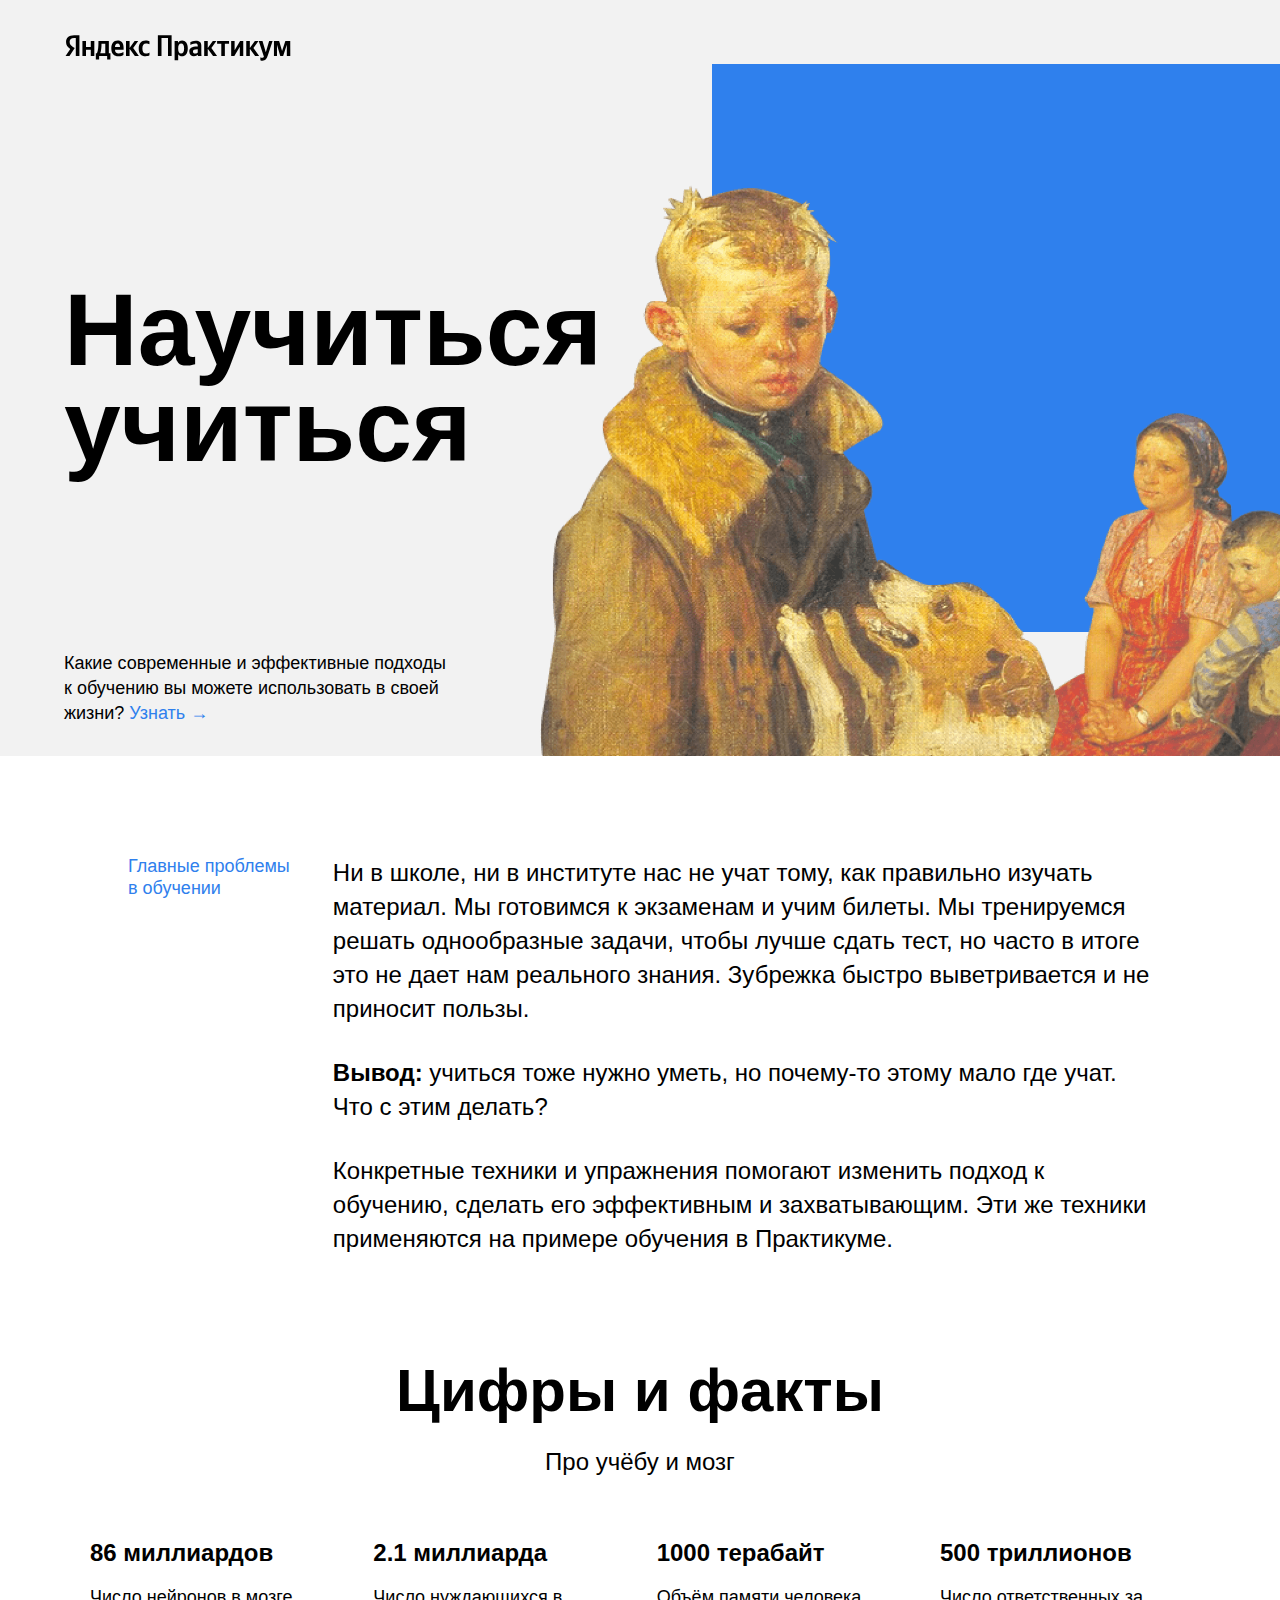
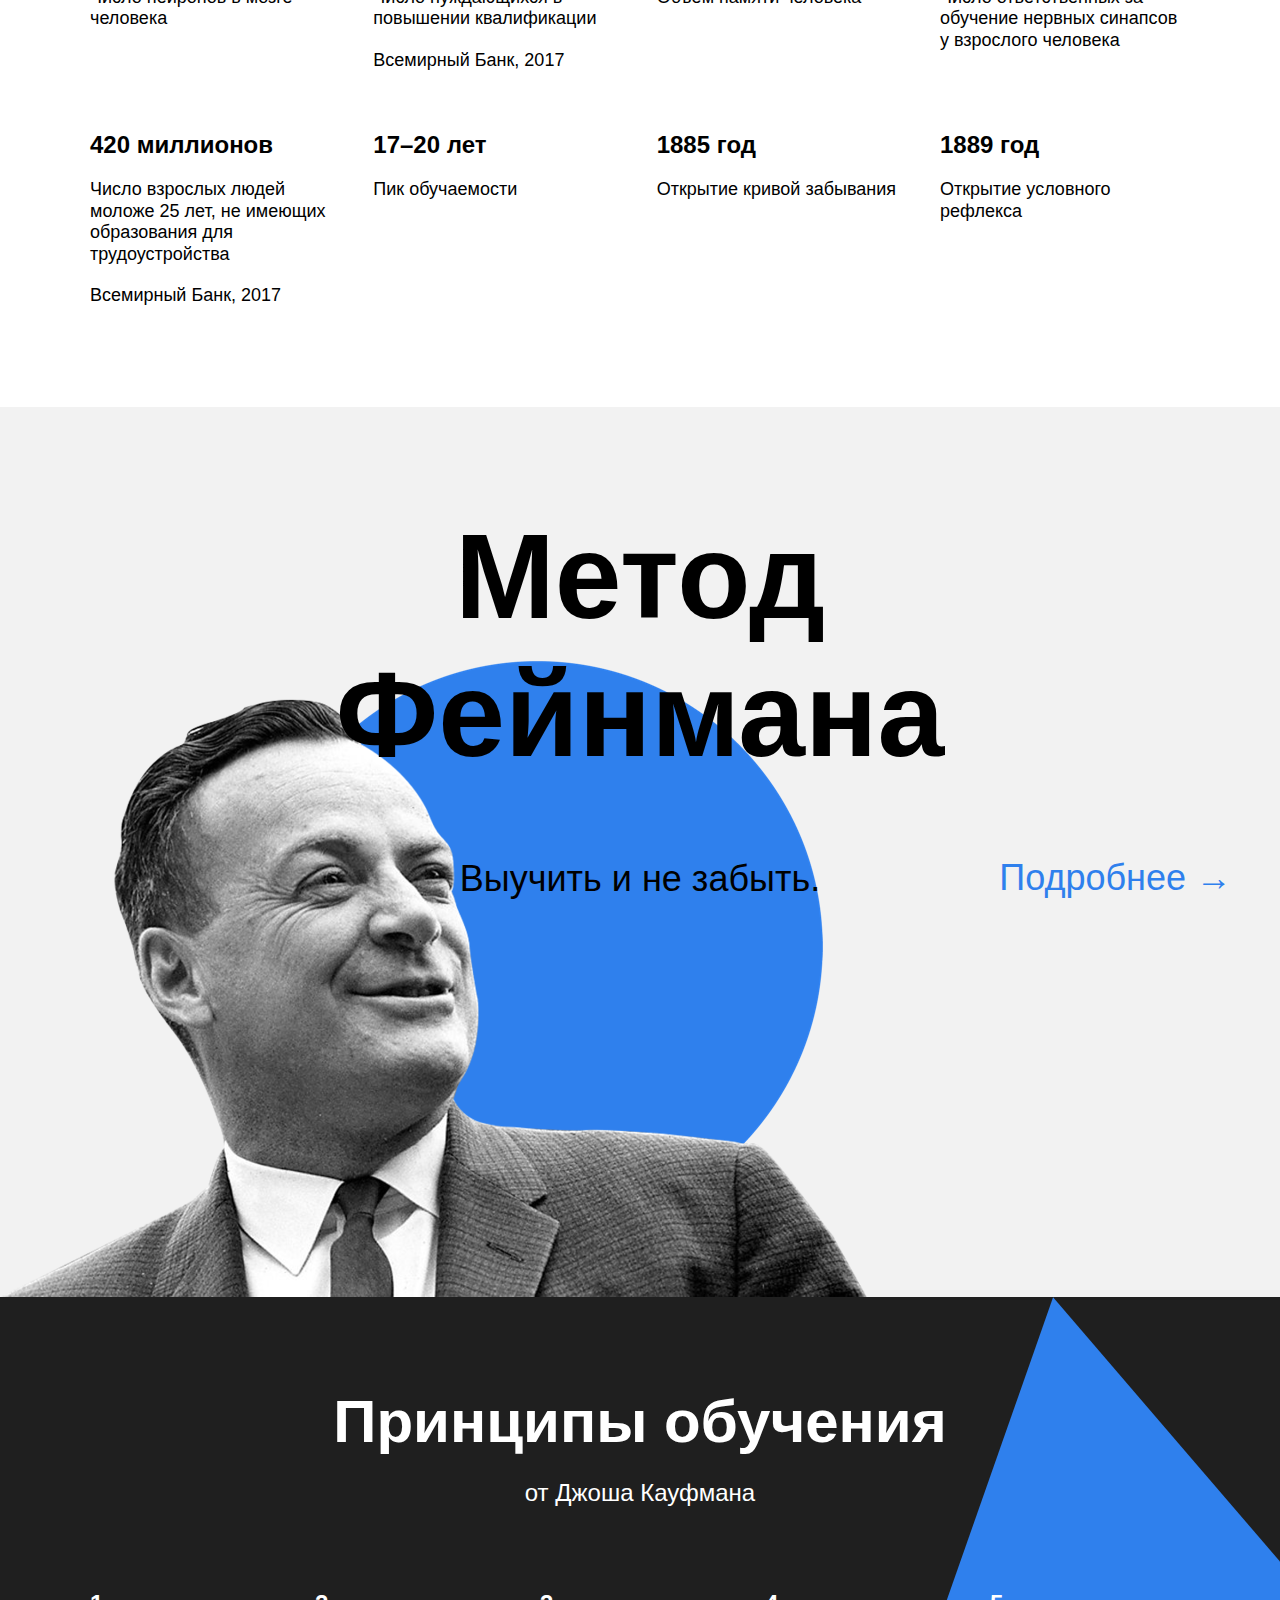
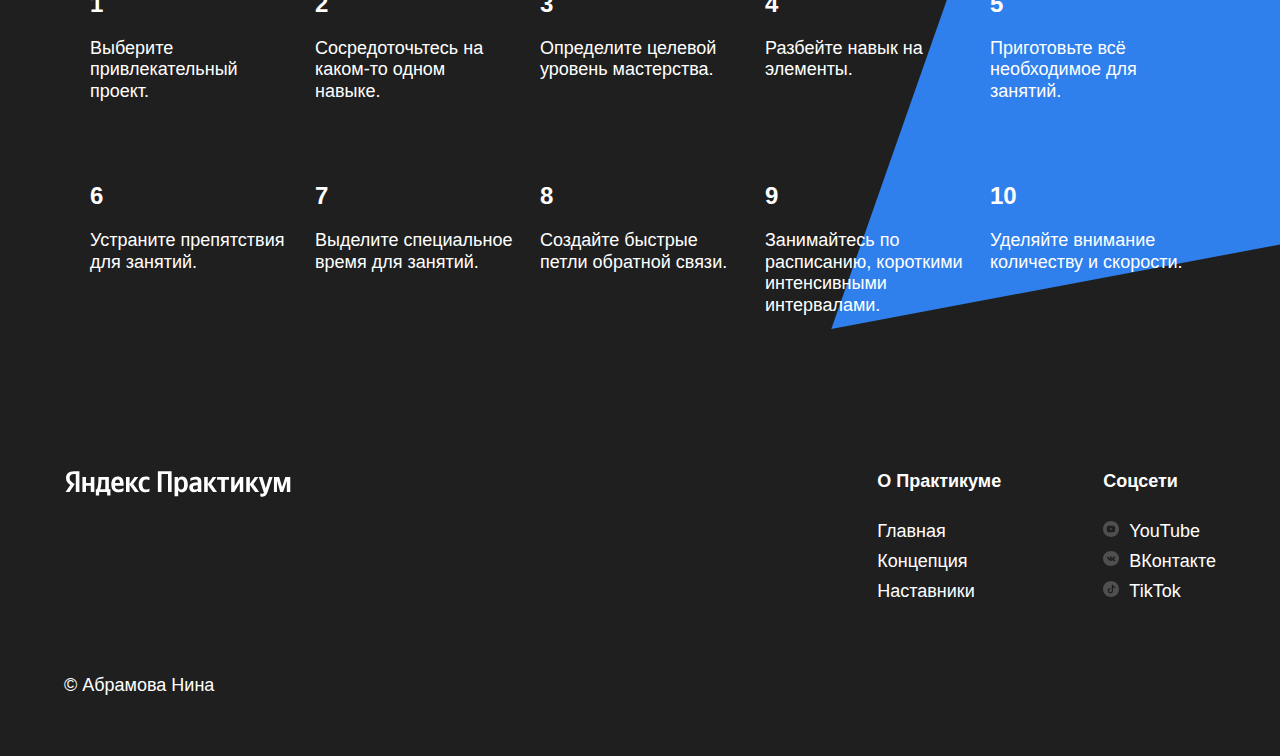
==== index.html @ 3c03b8fe "fix: reviewer's comments #4" ====
<!DOCTYPE html>
<html lang="ru">

<head>
  <meta charset="UTF-8">
  <meta name="viewport" content="width=device-width, initial-scale=1.0">
  <link rel="stylesheet" href="./styles/normalize.css">
  <link rel="stylesheet" href="./styles/style.css">
  <title>Научиться учиться</title>
</head>

<body class="page">

  <header class="header">
    <img class="logo logo_place_header" src="./images/logo_place_header.svg" alt="Логотип">
    <h1 class="header__title">Научиться учиться</h1>
    <p class="header__subtitle">
      Какие современные и эффективные подходы к обучению вы можете использовать в своей жизни?
      <a class="header__link" href="#">Узнать &rarr;</a>
    </p>
    <img class="header__main-illustration" src="./images/header-image.png" alt="Мальчик с собакой">
    <div class="header__square-pic"></div>
  </header>

  <main class="content">
    <!--========= 1 section description =======-->
    <section class="description">
      <div class="two-columns">
        <h2 class="two-columns__breef">Главные проблемы в обучении</h2>
        <div class="two-columns__main-text">

          <p class="two-columns__paragraph">
            Ни в школе, ни в институте нас не учат тому, как правильно изучать материал. Мы готовимся к экзаменам и
            учим билеты. Мы тренируемся решать однообразные задачи, чтобы лучше сдать тест, но часто в итоге это не
            дает нам реального знания. Зубрежка быстро выветривается и не приносит пользы.
          </p>

          <p class="two-columns__paragraph"><span class="two-columns__span-accent">Вывод:</span> учиться тоже нужно
            уметь, но почему-то этому мало где
            учат.
            Что с этим делать? </p>

          <p class="two-columns__paragraph">Конкретные техники и упражнения помогают изменить подход к обучению,
            сделать его эффективным и
            захватывающим. Эти же техники применяются на примере обучения в Практикуме.
          </p>

        </div>
      </div>
    </section>

    <!--========= 2 section digits =======-->
    <section class="digits">
      <h2 class="section-title">Цифры и факты</h2>
      <p class="section-subtitle">Про учёбу и мозг</p>
      <ul class="table">
        <li class="table__cell">
          <h3 class="table__heading">86 миллиардов</h3>
          <p class="table__text">Число нейронов в мозге человека</p>
        </li>

        <li class="table__cell">
          <h3 class="table__heading">2.1 миллиарда</h3>
          <p class="table__text">Число нуждающихся в повышении квалификации</p>
          <p class="table__text">Всемирный Банк, 2017</p>
        </li>

        <li class="table__cell">
          <h3 class="table__heading">1000 терабайт</h3>
          <p class="table__text">Объём памяти человека</p>
        </li>

        <li class="table__cell">
          <h3 class="table__heading">500 триллионов</h3>
          <p class="table__text">Число ответственных за обучение нервных синапсов у взрослого человека</p>
        </li>

        <li class="table__cell">
          <h3 class="table__heading">420 миллионов</h3>
          <p class="table__text">Число взрослых людей моложе 25 лет, не имеющих образования для трудоустройства</p>
          <p class="table__text"> Всемирный Банк, 2017</p>
        </li>

        <li class="table__cell">
          <h3 class="table__heading">17–20 лет</h3>
          <p class="table__text">Пик обучаемости</p>
        </li>

        <li class="table__cell">
          <h3 class="table__heading">1885 год</h3>
          <p class="table__text">Открытие кривой забывания</p>
        </li>


        <li class="table__cell">
          <h3 class="table__heading">1889 год</h3>
          <p class="table__text">Открытие условного рефлекса</p>
        </li>
      </ul>
    </section>
    <!--========= 3 section feynman =======-->

    <section class="feynman">
      <h2 class="feynman__title">Метод Фейнмана</h2>
      <p class="feynman__subtitle">Выучить и не забыть.</p>
      <a class="feynman__link" href="#">Подробнее &rarr;</a>
    </section>

    <!--========= 4 section kaufman =======-->
    <section class="kaufman">

      <h2 class="section-title section-title_theme_dark">Принципы обучения</h2>
      <p class="section-subtitle section-subtitle_theme_dark">от Джоша Кауфмана</p>
      <ul class="table table_theme_dark">
        <li class="table__cell table__cell_theme_dark">
          <h3 class="table__heading table__heading_theme_dark">1</h3>
          <p class="table__text table__text_theme_dark">Выберите привлекательный проект.</p>
        </li>

        <li class="table__cell table__cell_theme_dark">
          <h3 class="table__heading table__heading_theme_dark">2</h3>
          <p class="table__text table__text_theme_dark">Сосредоточьтесь на каком-то одном навыке.</p>
        </li>

        <li class="table__cell table__cell_theme_dark">
          <h3 class="table__heading table__heading_theme_dark">3</h3>
          <p class="table__text table__text_theme_dark">Определите целевой уровень мастерства.</p>
        </li>

        <li class="table__cell table__cell_theme_dark">
          <h3 class="table__heading table__heading_theme_dark">4</h3>
          <p class="table__text table__text_theme_dark">Разбейте навык на элементы.</p>
        </li>

        <li class="table__cell table__cell_theme_dark">
          <h3 class="table__heading table__heading_theme_dark">5</h3>
          <p class="table__text table__text_theme_dark">Приготовьте всё необходимое для занятий.</p>
        </li>

        <li class="table__cell table__cell_theme_dark">
          <h3 class="table__heading table__heading_theme_dark">6</h3>
          <p class="table__text table__text">Устраните препятствия для занятий.</p>
        </li>

        <li class="table__cell table__cell_theme_dark">
          <h3 class="table__heading table__heading_theme_dark">7</h3>
          <p class="table__text table__text_theme_dark">Выделите специальное время для занятий.</p>
        </li>

        <li class="table__cell table__cell_theme_dark">
          <h3 class="table__heading table__heading_theme_dark">8</h3>
          <p class="table__text table__text_theme_dark">Создайте быстрые петли обратной связи.</p>
        </li>

        <li class="table__cell table__cell_theme_dark">
          <h3 class="table__heading table__heading_theme_dark">9</h3>
          <p class="table__text table__text_theme_dark">Занимайтесь по расписанию, короткими интенсивными интервалами.
          </p>
        </li>

        <li class="table__cell table__cell_theme_dark">
          <h3 class="table__heading table__heading_theme_dark">10</h3>
          <p class="table__text table__text_theme_dark">Уделяйте внимание количеству и скорости.</p>
        </li>
      </ul>
      <div class="kaufman__triangle"></div>
    </section>

  </main>
  <!-- =========== footer =========== -->
  <footer class="footer">

    <div class="footer__columns">
      <div class="footer__column footer__column_content_copyright">
        <img class="logo logo_place_footer" src="./images/logo_place_footer.svg" alt="Логотип">
        <p class="footer__author">&#169; Абрамова Нина</p>
      </div>

      <nav class="footer__column footer__column_content_info">
        <h2 class="footer__column-heading">О Практикуме</h2>
        <ul class="footer__column-links">
          <li><a class="footer__column-link" href="#">Главная</a></li>
          <li><a class="footer__column-link" href="#">Концепция</a></li>
          <li><a class="footer__column-link" href="#">Наставники</a></li>
        </ul>
      </nav>

      <nav class="footer__column footer__column_content_social">
        <h2 class="footer__column-heading">Соцсети</h2>
        <ul class="footer__column-links">
          <li><a class="footer__column-link" href="#"><img class="footer__social-icon" src="./images/youtube-icon.svg"
                alt="Ю-туб">YouTube</a>
          </li>
          <li><a class="footer__column-link" href="#"><img class="footer__social-icon" src="./images/vk_color_white.svg"
                alt="ВК">ВКонтакте</a></li>
          <li><a class="footer__column-link" href="#"><img class="footer__social-icon" src="./images/tiktok-icon.svg"
                alt="ТикТок">TikTok</a></li>
        </ul>
      </nav>
    </div>
  </footer>
</body>

</html>
---- styles/style.css ----
.page {
  min-width: 1100px;
  /* мы ещё не умеем делать мобильную версию сайта, */
  /* поэтому выше установлена минимальная ширина страницы */
  max-width: 1600px;
  /* выше установили ограничение по максимальной ширине */
  margin: 0 auto;
  /* выше для экранов больше 1600px отцентрировали весь контент */
  font-family: 'Helvetica Neue', Arial, sans-serif;
  box-sizing: border-box;
}

/*======== HEADER ========*/
.header {
  height: 100vh;
  min-height: 600px;
  max-height: 756px;
  /* выше установили ограничения для секции */
  background-color: #f2f2f2;
  margin: auto;
  position: relative;
  align-items: center;
  display: flex;
  z-index: 1;
}

/* ниже мы привели пример двух селекторов, чтобы вы вспомнили запись элемента */
.header__square-pic {
  height: 568px;
  width: 568px;
  position: absolute;
  top: 64px;
  right: 0;
  background-color: #2f80ed;
  z-index: -1;
}

.header__main-illustration {
  right: 0;
  bottom: 0;
  position: absolute;
  width: 765px;
  height: 608px;
}

.logo {
  margin: 0;
  padding: 0;
  width: 228px;
  height: 32px;
}

.logo_place_header {
  position: absolute;
  top: 30px;
  left: 64px;
}

.header__title {
  margin: 0;
  padding: 0;
  max-width: 730px;
  font-size: 102px;
  font-weight: 600;
  line-height: 96px;
  margin-left: 64px;
  z-index: 1;
}

.header__subtitle {
  margin-block-start: 0;
  margin-block-end: 0;
  margin: 0;
  padding: 0;
  position: absolute;
  max-width: 390px;
  bottom: 30px;
  font-size: 18px;
  font-weight: normal;
  line-height: 25px;
  left: 64px;
  z-index: 1;
}

.header__link {
  text-decoration: none;
  color: #2f80ed;
}

/*========== MAIN ========*/

/* ========= DESCRIPTION ======*/

.description {
  display: flex;
  justify-content: center;
  padding: 100px 0;
}

.two-columns {
  display: flex;
  width: 80%;
  justify-content: space-between;
}

.two-columns__breef {
  margin: 0;
  padding: 0;
  line-height: 1.2;
  font-weight: normal;
  font-size: 18px;
  width: 175px;
  color: #2f80ed;
}

.two-columns__main-text {
  min-width: 784px;
  display: flex;
  flex-flow: column;
  gap: 30px;
  width: 80%;
}

.two-columns__paragraph {
  margin-block-start: 0;
  margin-block-end: 0;
  margin: 0;
  padding: 0;
  line-height: 34px;
  font-weight: normal;
  font-size: 24px;
}

.two-columns__span-accent {
  margin: 0;
  padding: 0;
  line-height: 34px;
  font-weight: 600;
  font-size: 24px;
}

/*=========== DIGITS =========*/
.digits {
  display: flex;
  align-items: center;
  flex-flow: column;
  margin-bottom: 100px;
}

.section-title {
  margin: 0;
  padding: 0;
  width: 60%;
  line-height: 1.15;
  font-weight: 600;
  text-align: center;
  font-size: 60px;
  margin-bottom: 20px;
}

.section-subtitle {
  margin-block-start: 0;
  margin-block-end: 0;
  margin: 0;
  padding: 0;
  width: 60%;
  line-height: 34px;
  text-align: center;
  font-weight: normal;
  font-size: 24px;
}

.table {
  margin: 0;
  padding: 0;
  width: 1100px;
  display: flex;
  justify-content: space-between;
  flex-wrap: wrap;
  list-style-type: none;
  row-gap: 60px;
  margin-top: 60px;
}

.table__cell {
  margin: 0;
  padding: 0;
  width: 250px;
}

.table__heading {
  margin: 0;
  padding: 0;
  line-height: 1.15;
  font-weight: 600;
  font-size: 24px;
  margin-bottom: 20px;
}

.table__text {
  margin-block-start: 0;
  margin-block-end: 0;
  margin: 0;
  padding: 0;
  line-height: 1.2;
  font-weight: normal;
  font-size: 18px;
}

.table__text:not(:last-child) {
  margin-bottom: 20px;
}

/* =========FEYNMAN ======== */

.feynman {
  background: #f2f2f2;
  background-image: url(../images/feynman.png);
  background-size: 867px 637px;
  background-repeat: no-repeat;
  background-position-y: 100%;
  min-height: 890px;
  position: relative;
}

.feynman__title {
  max-width: 648px;
  text-align: center;
  font-size: 120px;
  font-weight: 600;
  line-height: 1.15;
  padding: 100px 0 70px;
  margin: 0 auto;
}

.feynman__subtitle {
  margin-block-start: 0;
  margin-block-end: 0;
  margin: 0;
  padding: 0;
  text-align: center;
  font-size: 36px;
  font-weight: normal;
  line-height: 51px;
}

.feynman__link {
  margin: 0;
  padding: 0;
  position: absolute;
  font-size: 36px;
  font-weight: normal;
  line-height: 51px;
  right: 48px;
  top: 50%;
  text-decoration: none;
  color: #2f80ed;
}

/*======== KAUFMAN =======*/
/* и элемента с модификатором вида ключ-значение */
.kaufman {
  background: #1f1f1f;
  color: #fff;
  overflow: hidden;
  position: relative;
  display: flex;
  align-items: center;
  z-index: 1;
  flex-flow: column;
}

.section-title_theme_dark {
  margin-top: 90px;
}

.table_theme_dark {
  margin: 0 0 90px;
  padding-top: 80px;
  row-gap: 80px;
}

.table__cell_theme_dark {
  max-width: 200px;
}

.table__text_theme_dark {
  margin: 0;
}

.kaufman__triangle {
  position: absolute;
  width: 877px;
  height: 877px;
  top: 0;
  right: -210px;
  background: url(../images/kaufman-triangle.svg);
  background-size: 100%;
  z-index: -1;
}

/*======== FOOTER =======*/
.footer {
  background-color: #1f1f1f;
  display: flex;
  color: #fff;
  min-height: 350px;
  padding: 60px 0 40px;
  box-sizing: border-box;
  justify-content: center;
}

.footer__columns {
  width: 90%;
  display: flex;
  justify-content: space-between;
}

.footer__column_content_copyright {
  flex-direction: column;
  display: flex;
  flex-basis: 711px;
  justify-content: space-between;
}

.footer__author {
  margin-block-start: 0;
  margin-block-end: 0;
  padding: 0;
  font-size: 18px;
  line-height: 25px;
  font-weight: normal;
  margin: 18px 0;
}

.footer__column_content_info {
  display: flex;
  flex-flow: column;
}

.footer__column-heading {
  margin: 0;
  padding: 0;
  font-size: 18px;
  line-height: 30px;
  font-weight: 600;
  margin-bottom: 20px;
}

.footer__column-link {
  margin: 0;
  padding: 0;
  color: #fff;
  text-decoration: none;
}

.footer__column_content_social {
  display: flex;
  flex-flow: column;
}

.footer__social-icon {
  margin: 0;
  padding: 0;
  width: 16px;
  height: 16px;
  margin-right: 10px;
}

.footer__column-links {
  margin: 0;
  padding: 0;
  font-size: 18px;
  line-height: 30px;
  font-weight: normal;
  list-style-type: none;
  margin-bottom: 18px;
}
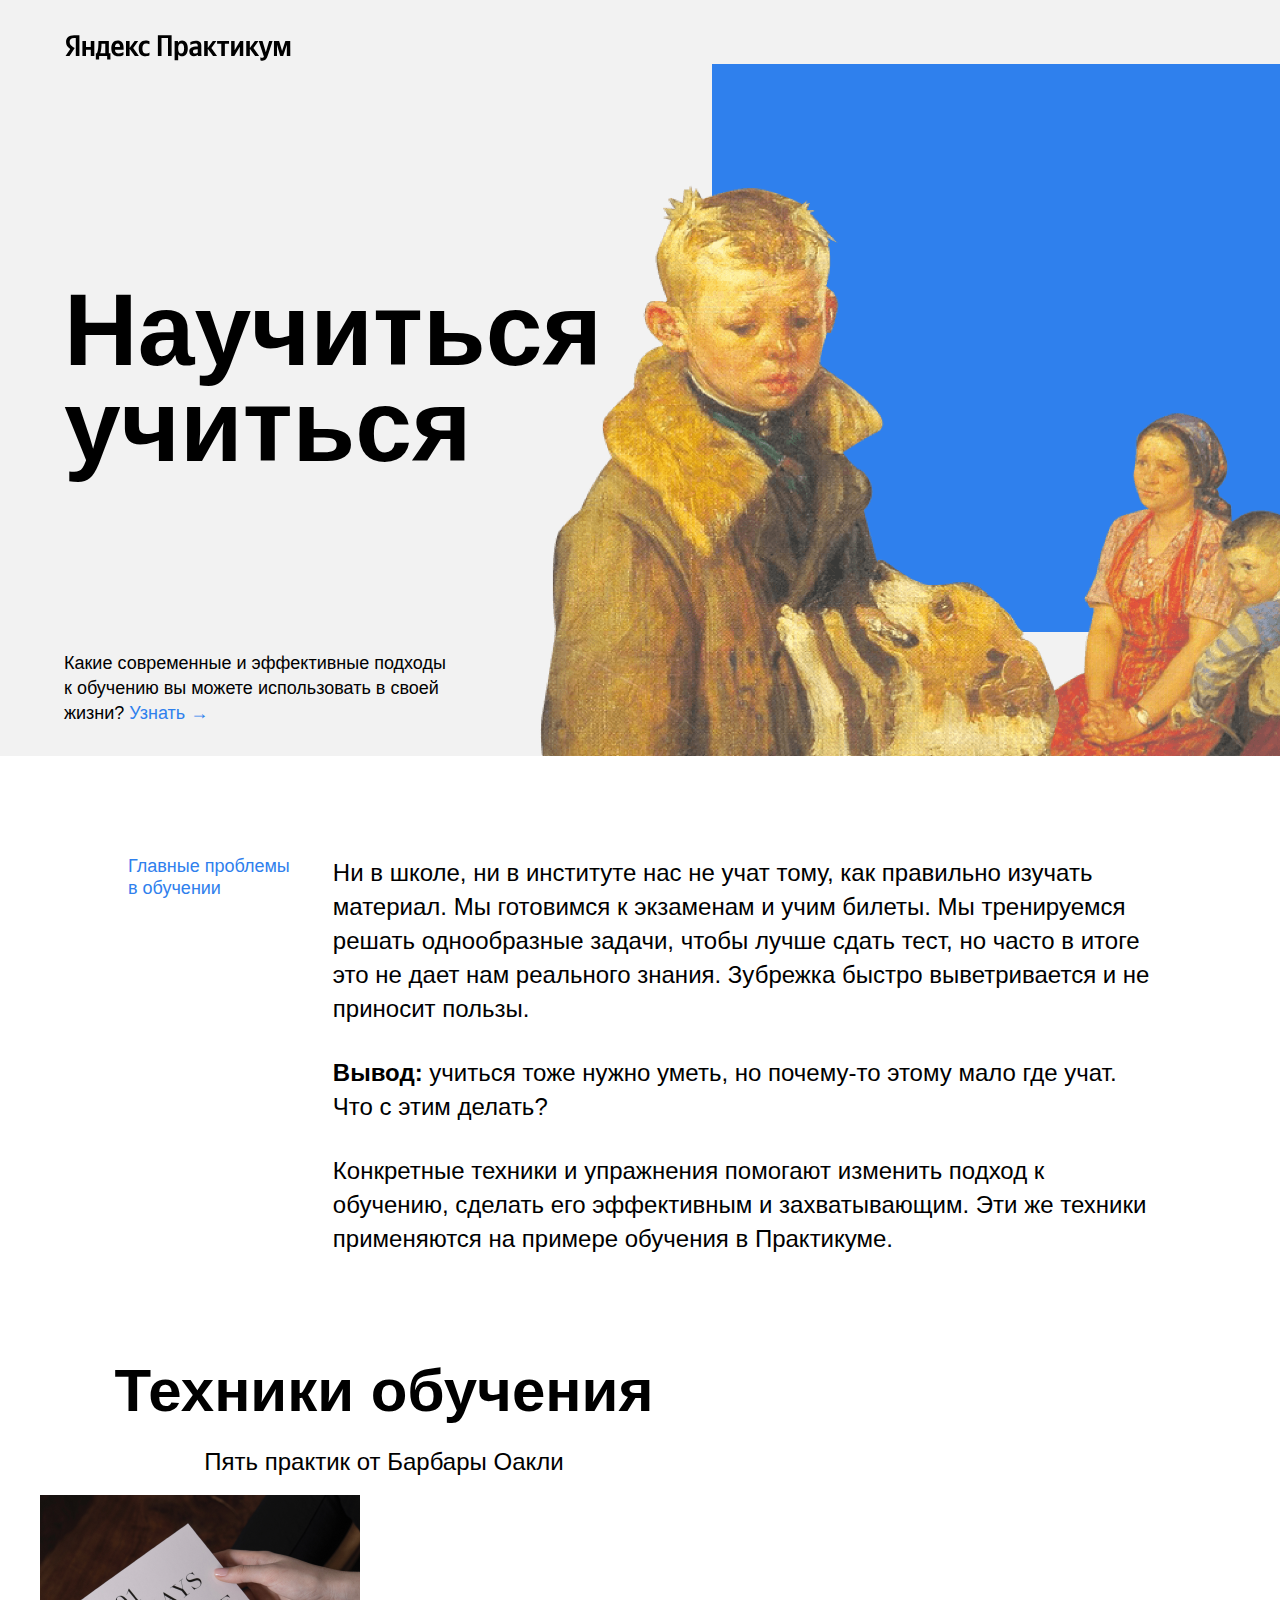
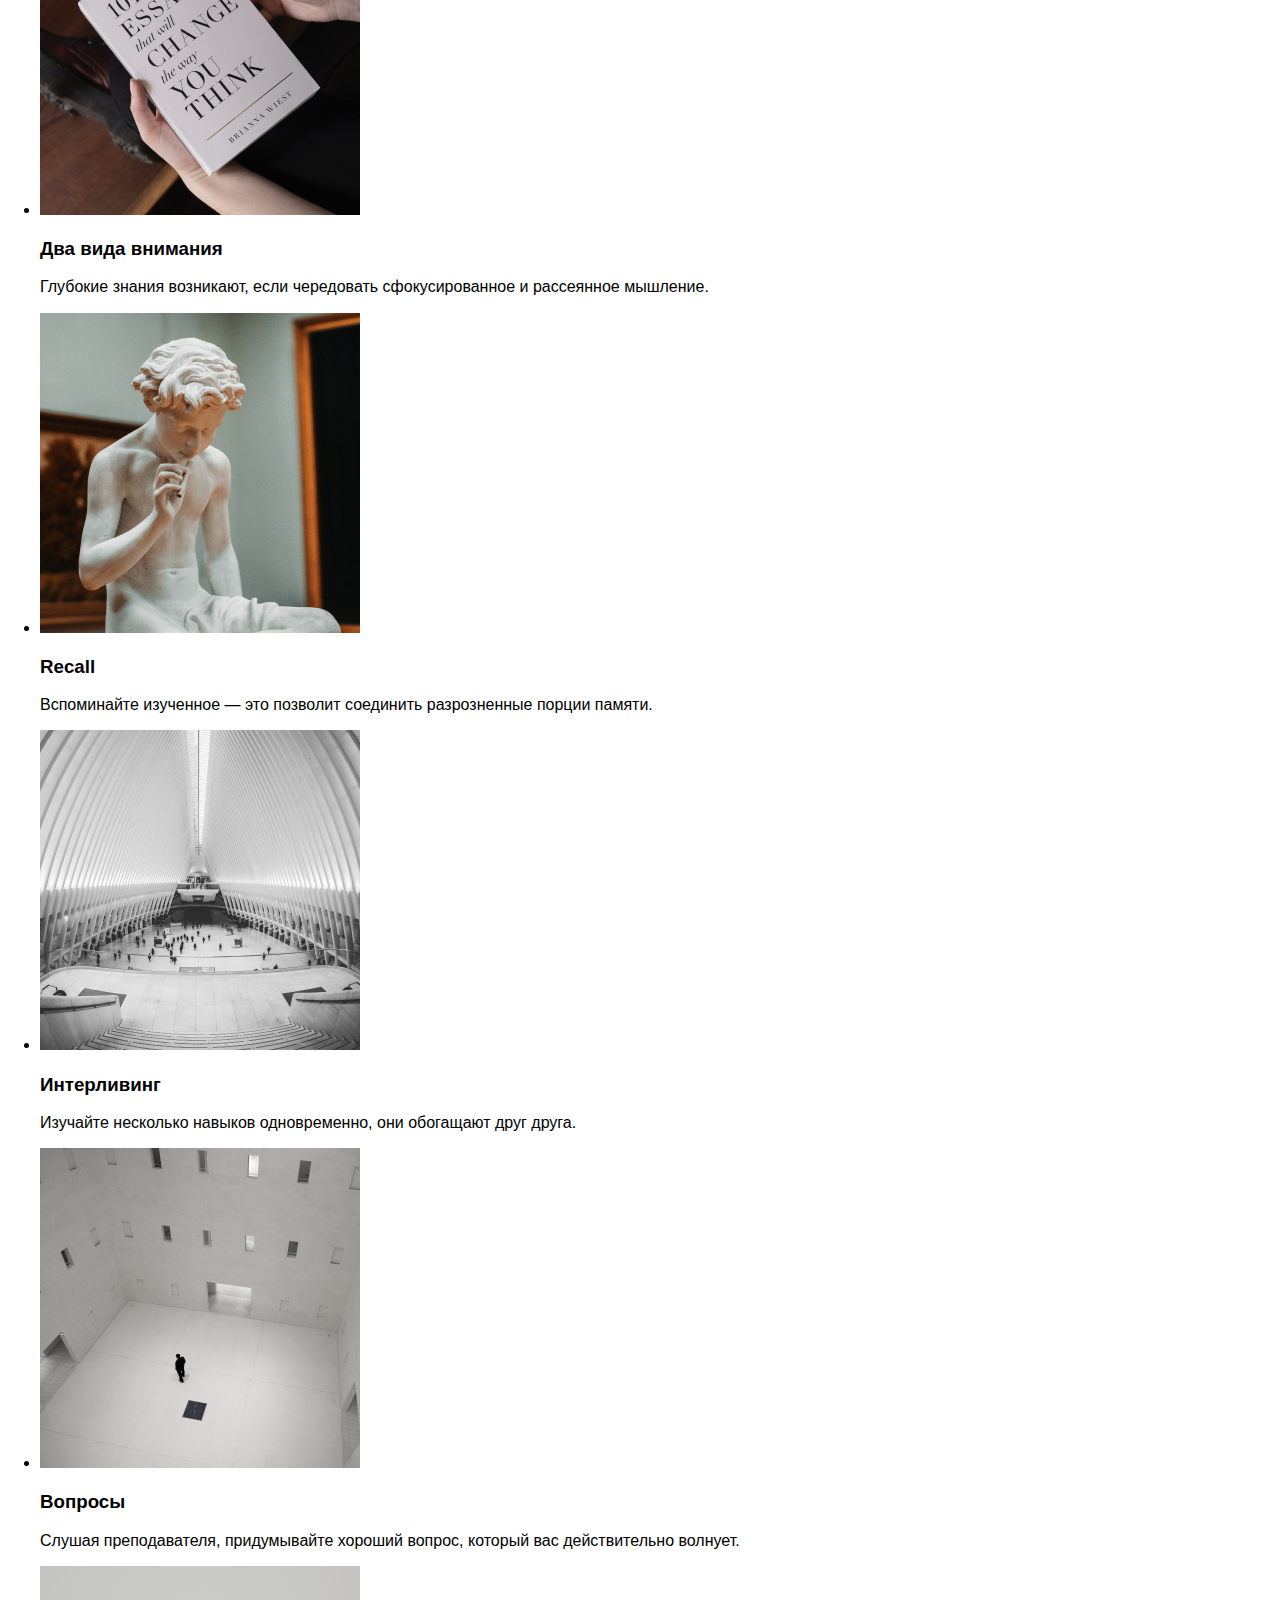
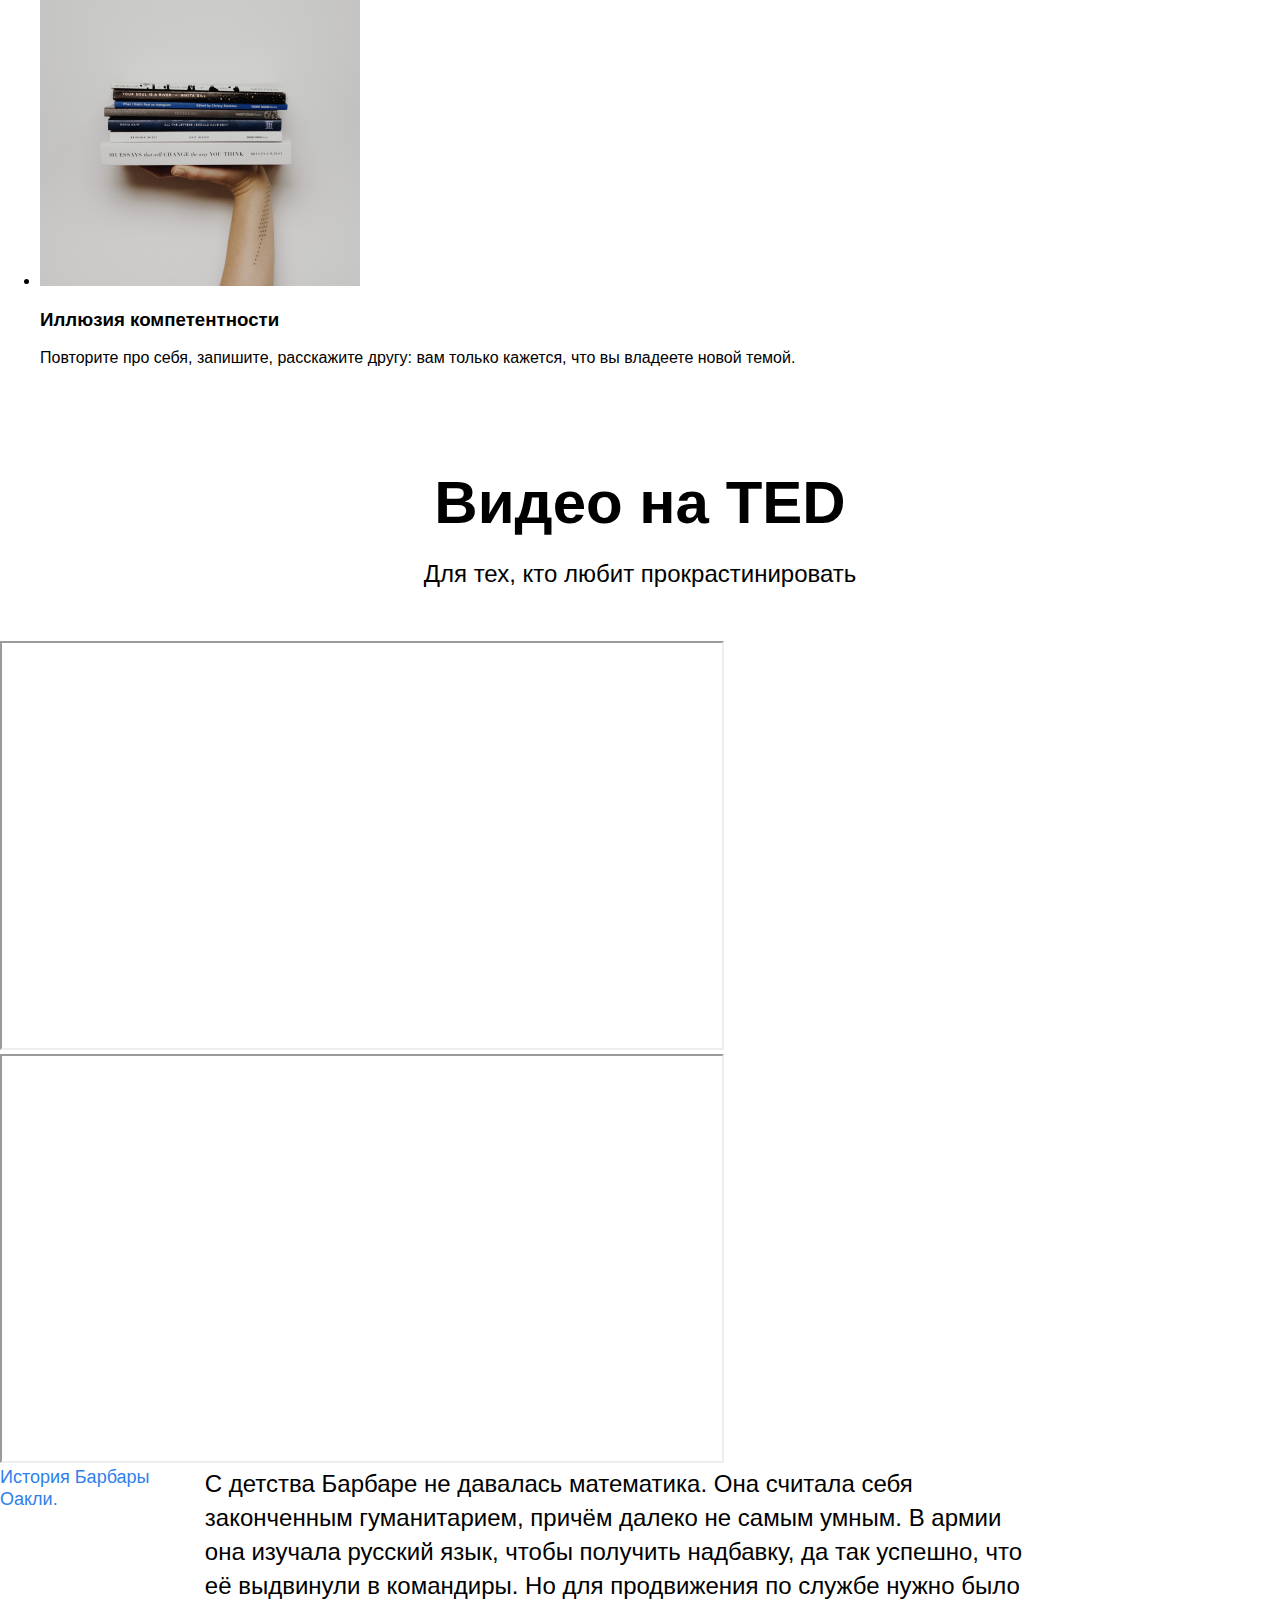
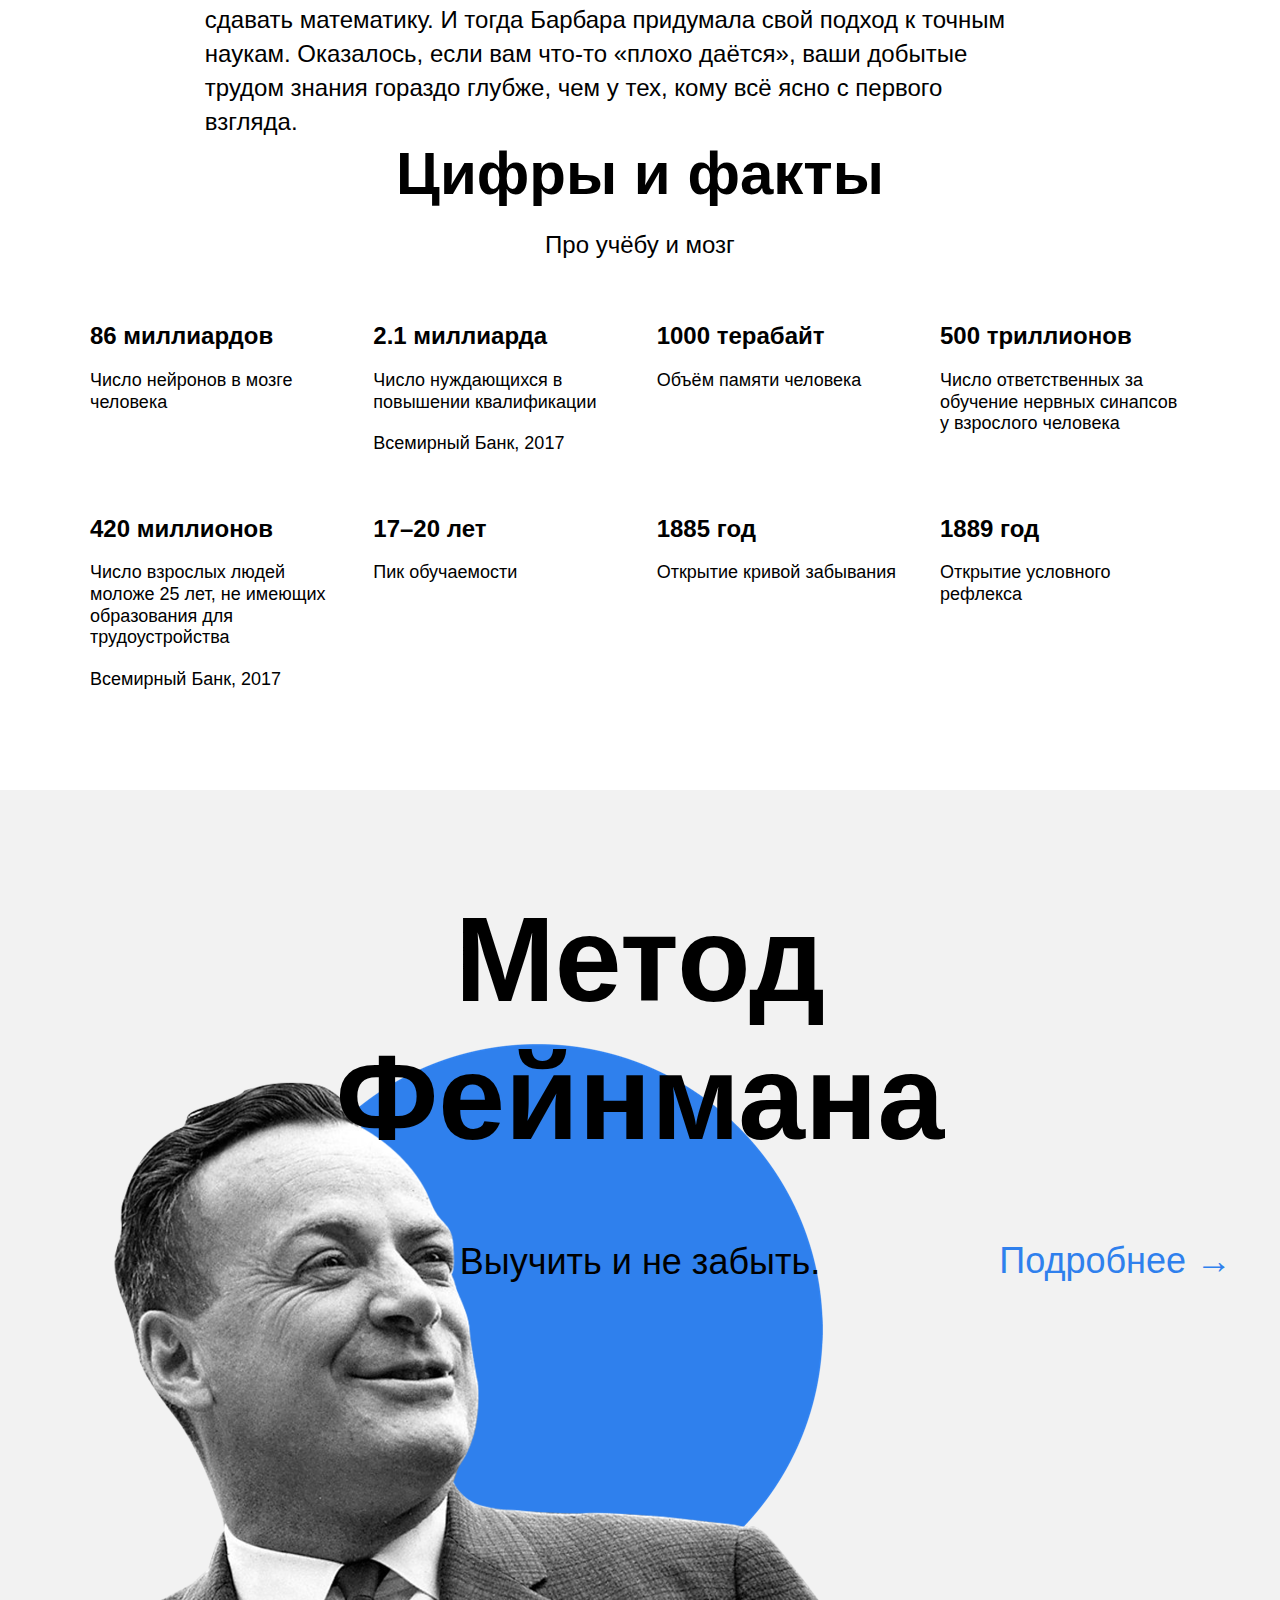
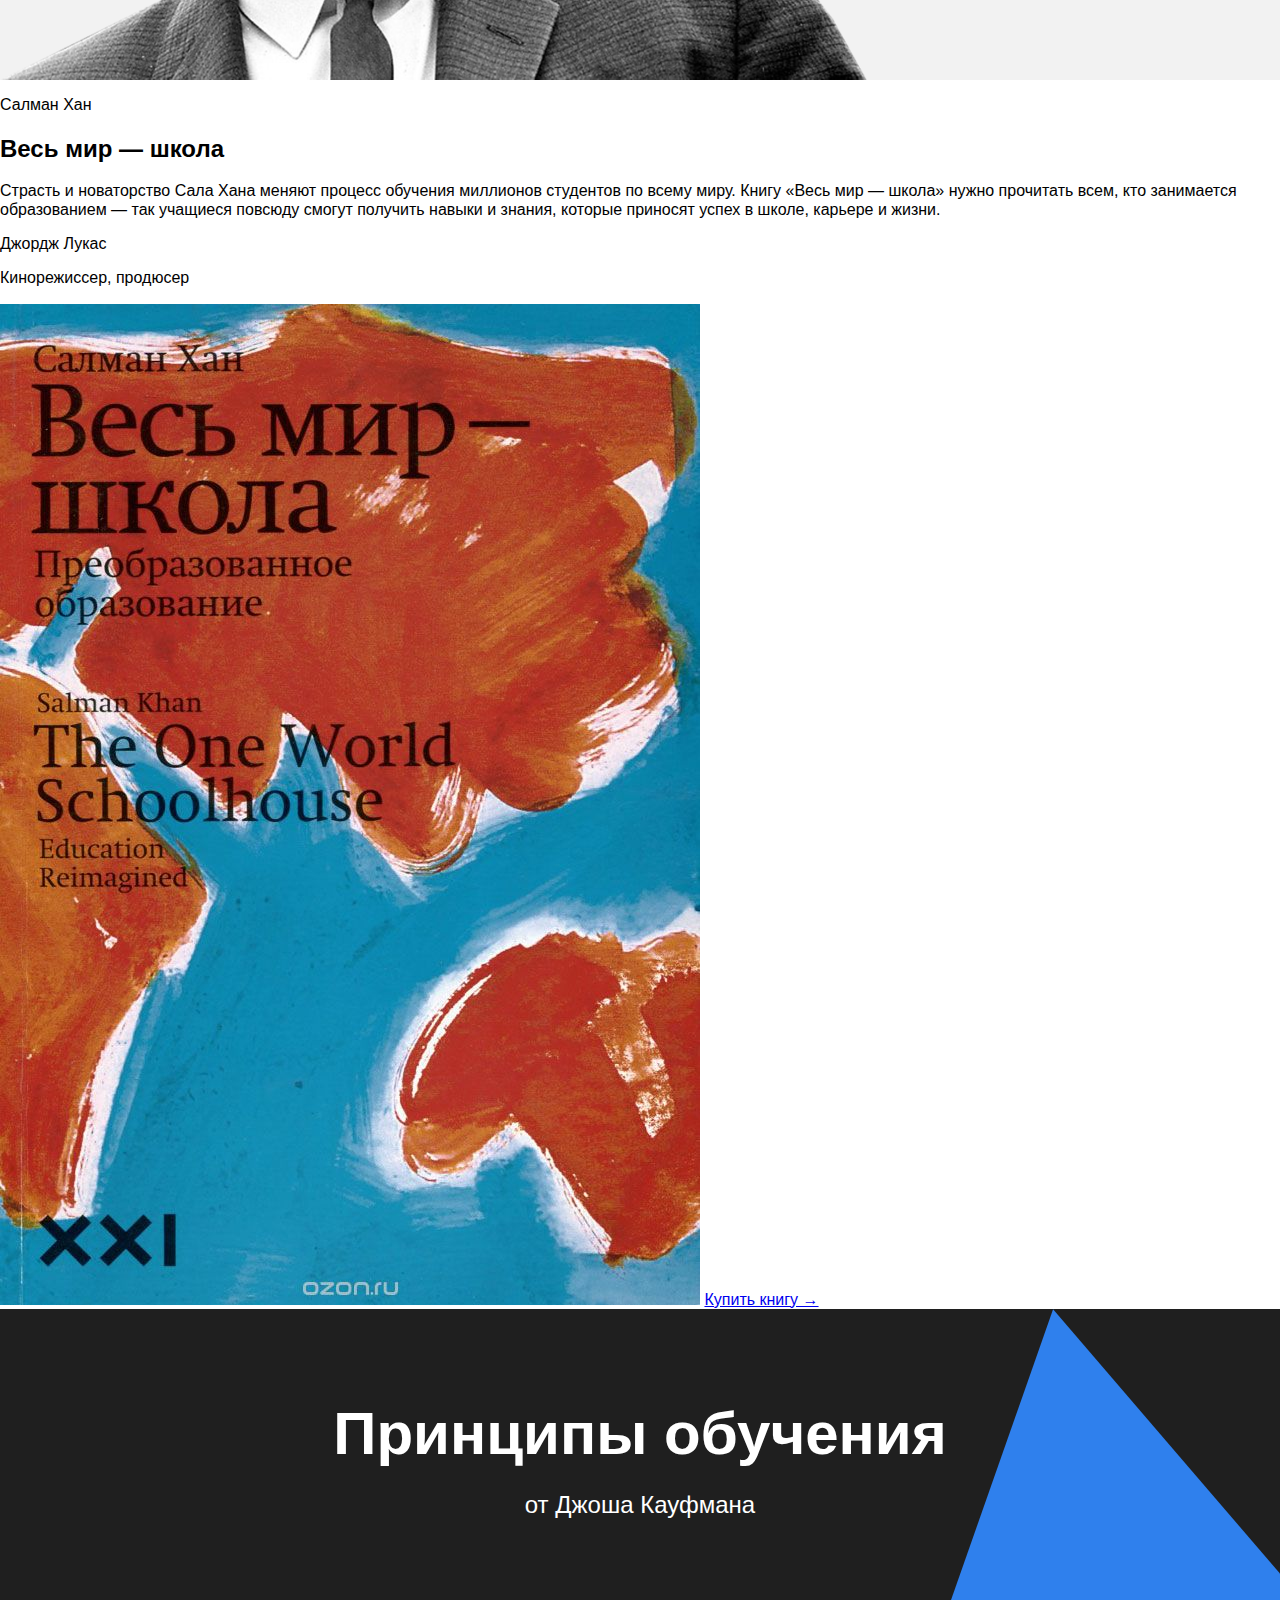
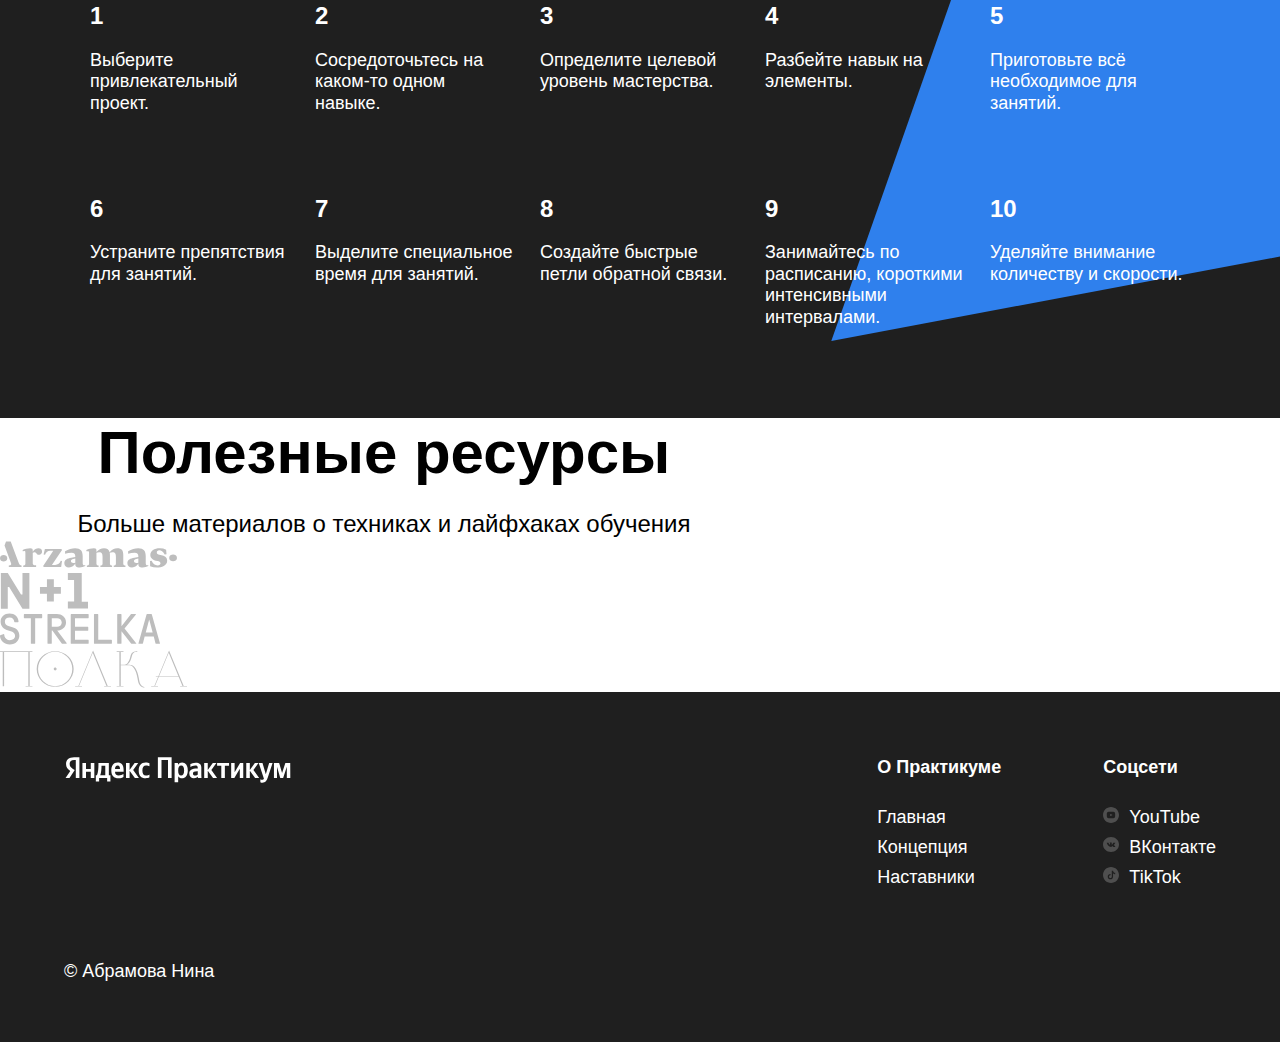
==== commit 949744bb: "feat: add new section" ====
--- a/index.html
+++ b/index.html
@@ -16,10 +16,10 @@
     <h1 class="header__title">Научиться учиться</h1>
     <p class="header__subtitle">
       Какие современные и эффективные подходы к обучению вы можете использовать в своей жизни?
-      <a class="header__link" href="#">Узнать &rarr;</a>
+      <a class="link header__link" href="#">Узнать &rarr;</a>
     </p>
     <img class="header__main-illustration" src="./images/header-image.png" alt="Мальчик с собакой">
-    <div class="header__square-pic"></div>
+    <div class="header__square-pic header__square-pic_rotation"></div>
   </header>
 
   <main class="content">
@@ -49,6 +49,85 @@
       </div>
     </section>
 
+
+    <!--========= 1 section techniques =======-->
+    <section class="techniques">
+
+      <h2 class="section-title">Техники обучения</h2>
+      <p class="section-subtitle">Пять практик от Барбары Оакли</p>
+
+      <ul class="cards">
+        <li class="cards__item">
+          <img class="cards__image" src="./images/cards-attention.png" alt="">
+          <h3 class="cards__title">Два вида внимания</h3>
+          <p class="cards__description">
+            Глубокие знания возникают, если чередовать сфокусированное и рассеянное мышление.</p>
+        </li>
+
+        <li class="cards__item">
+          <img class="cards__image" src="./images/cards-recall.png" alt="">
+          <h3 class="cards__title">Recall</h3>
+          <p class="cards__description">
+            Вспоминайте изученное — это позволит соединить разрозненные порции памяти.</p>
+        </li>
+
+        <li class="cards__item">
+          <img class="cards__image" src="./images/cards-interliving.png" alt="">
+          <h3 class="cards__title">Интерливинг</h3>
+          <p class="cards__description">
+            Изучайте несколько навыков одновременно, они обогащают друг друга.</p>
+        </li>
+
+        <li class="cards__item">
+          <img class="cards__image" src="./images/cards-question.png" alt="">
+          <h3 class="cards__title">Вопросы</h3>
+          <p class="cards__description">
+            Слушая преподавателя, придумывайте хороший вопрос, который вас действительно волнует.</p>
+        </li>
+
+        <li class="cards__item">
+          <img class="cards__image" src="./images/cards-competence.png" alt="">
+          <h3 class="cards__title">Иллюзия компетентности</h3>
+          <p class="cards__description">
+            Повторите про себя, запишите, расскажите другу: вам только кажется, что вы владеете новой темой.</p>
+        </li>
+      </ul>
+    </section>
+
+    <!--========= 1 section video =======-->
+    <section class="video">
+
+      <h2 class="section-title">Видео нa TED</h2>
+      <p class="section-subtitle">Для тех, кто любит прокрастинировать</p>
+
+      <div class="video__iframes">
+        <iframe class="video__iframe" type="text/html" src="https://www.youtube.com/embed/5MgBikgcWnY">
+        </iframe>
+        <iframe class="video__iframe" type="text/html" src="https://www.youtube.com/embed/arj7oStGLkU">
+        </iframe>
+      </div>
+
+    </section>
+
+    <!--========= 1 section oakley =======-->
+    <section class="oakley">
+      <div class="two-columns">
+        <h2 class="two-columns__breef">История Барбары Оакли.</h2>
+        <div class="two-columns__main-text">
+
+          <p class="two-columns__paragraph">
+            С детства Барбаре не давалась математика. Она считала себя законченным гуманитарием, причём далеко не самым
+            умным. В армии она изучала русский язык, чтобы получить надбавку, да так успешно, что её выдвинули в
+            командиры. Но для продвижения по службе нужно было сдавать математику. И тогда Барбара придумала свой подход
+            к точным наукам. Оказалось, если вам что-то «плохо даётся», ваши добытые трудом знания гораздо глубже, чем у
+            тех, кому всё ясно с первого взгляда.
+          </p>
+
+        </div>
+      </div>
+
+    </section>
+
     <!--========= 2 section digits =======-->
     <section class="digits">
       <h2 class="section-title">Цифры и факты</h2>
@@ -106,6 +185,25 @@
       <a class="feynman__link" href="#">Подробнее &rarr;</a>
     </section>
 
+    <!--========= 1 section khan =======-->
+    <section class="khan">
+      <div class="khan__container">
+        <p class="khan__author">Салман Хан</p>
+        <h2 class="khan__title">Весь мир — школа</h2>
+        <p class="khan__quote">Страсть и новаторство Сала Хана меняют процесс обучения миллионов студентов по всему
+          миру. Книгу «Весь мир — школа» нужно прочитать всем, кто занимается образованием — так учащиеся повсюду смогут
+          получить навыки и знания, которые приносят успех в школе, карьере и жизни.</p>
+        <p class="khan__quote-author">Джордж Лукас</p>
+        <p class="han__quote-author-subline">Кинорежиссер, продюсер</p>
+
+        <div class="khan__book-container">
+          <img class="khan__book-pic" src="./images/khan-book.jpg" alt="Книга">
+          <a class="link khan__buy-link" href="#">Купить книгу &rarr;</a>
+        </div>
+      </div>
+
+    </section>
+
     <!--========= 4 section kaufman =======-->
     <section class="kaufman">
 
@@ -165,6 +263,19 @@
       </ul>
       <div class="kaufman__triangle"></div>
     </section>
+
+    <!--========= 1 section resources =======-->
+    <section class="resources">
+      <h2 class="section-title">Полезные ресурсы</h2>
+      <p class="section-subtitle">Больше материалов о техниках и лайфхаках обучения</p>
+      <div class="resources__logo-zone">
+        <div class="resources__link"> <a href="#"><img src="./images/logo/resources-arzamas.svg" alt=""></a></div>
+        <div class="resources__link"> <a href="#"><img src="./images/logo/resources-n1.svg" alt=""></a></div>
+        <div class="resources__link"> <a href="#"><img src="./images/logo/resources-strelka.svg" alt=""></a></div>
+        <div class="resources__link"> <a href="#"><img src="./images/logo/resources-polka.svg" alt=""></a></div>
+      </div>
+    </section>
+
 
   </main>
   <!-- =========== footer =========== -->
@@ -179,22 +290,22 @@
       <nav class="footer__column footer__column_content_info">
         <h2 class="footer__column-heading">О Практикуме</h2>
         <ul class="footer__column-links">
-          <li><a class="footer__column-link" href="#">Главная</a></li>
-          <li><a class="footer__column-link" href="#">Концепция</a></li>
-          <li><a class="footer__column-link" href="#">Наставники</a></li>
+          <li><a class="link footer__column-link" href="#">Главная</a></li>
+          <li><a class="link footer__column-link" href="#">Концепция</a></li>
+          <li><a class="link footer__column-link" href="#">Наставники</a></li>
         </ul>
       </nav>
 
       <nav class="footer__column footer__column_content_social">
         <h2 class="footer__column-heading">Соцсети</h2>
         <ul class="footer__column-links">
-          <li><a class="footer__column-link" href="#"><img class="footer__social-icon" src="./images/youtube-icon.svg"
-                alt="Ю-туб">YouTube</a>
+          <li><a class="link footer__column-link" href="#"><img class="footer__social-icon"
+                src="./images/youtube-icon.svg" alt="Ю-туб">YouTube</a>
           </li>
-          <li><a class="footer__column-link" href="#"><img class="footer__social-icon" src="./images/vk_color_white.svg"
-                alt="ВК">ВКонтакте</a></li>
-          <li><a class="footer__column-link" href="#"><img class="footer__social-icon" src="./images/tiktok-icon.svg"
-                alt="ТикТок">TikTok</a></li>
+          <li><a class="link footer__column-link" href="#"><img class="footer__social-icon"
+                src="./images/vk_color_white.svg" alt="ВК">ВКонтакте</a></li>
+          <li><a class="link footer__column-link" href="#"><img class="footer__social-icon"
+                src="./images/tiktok-icon.svg" alt="ТикТок">TikTok</a></li>
         </ul>
       </nav>
     </div>
--- a/styles/style.css
+++ b/styles/style.css
@@ -35,6 +35,12 @@
   z-index: -1;
 }
 
+.header__square-pic_rotation {
+  transform: rotate(360deg);
+  transition: transform 20s linear;
+  animation-iteration-count: infinite;
+}
+
 .header__main-illustration {
   right: 0;
   bottom: 0;
@@ -50,6 +56,11 @@
   height: 32px;
 }
 
+.logo:hover {
+  transition: color 1s linear 0.5s;
+  opacity: 0.5;
+}
+
 .logo_place_header {
   position: absolute;
   top: 30px;
@@ -87,6 +98,10 @@
   color: #2f80ed;
 }
 
+.link:hover {
+  opacity: 0.7;
+}
+
 /*========== MAIN ========*/
 
 /* ========= DESCRIPTION ======*/
@@ -137,6 +152,28 @@
   line-height: 34px;
   font-weight: 600;
   font-size: 24px;
+}
+
+/*=========== TECHNIQUES =========*/
+
+/*=========== VIDEO =========*/
+.video {
+  margin: 100px auto 0;
+}
+
+.video {
+  display: flex;
+  align-items: center;
+  flex-flow: column;
+}
+
+.video__iframes {
+  padding-top: 50px;
+}
+
+.video__iframe {
+  min-width: 720px;
+  min-height: 405px;
 }
 
 /*=========== DIGITS =========*/
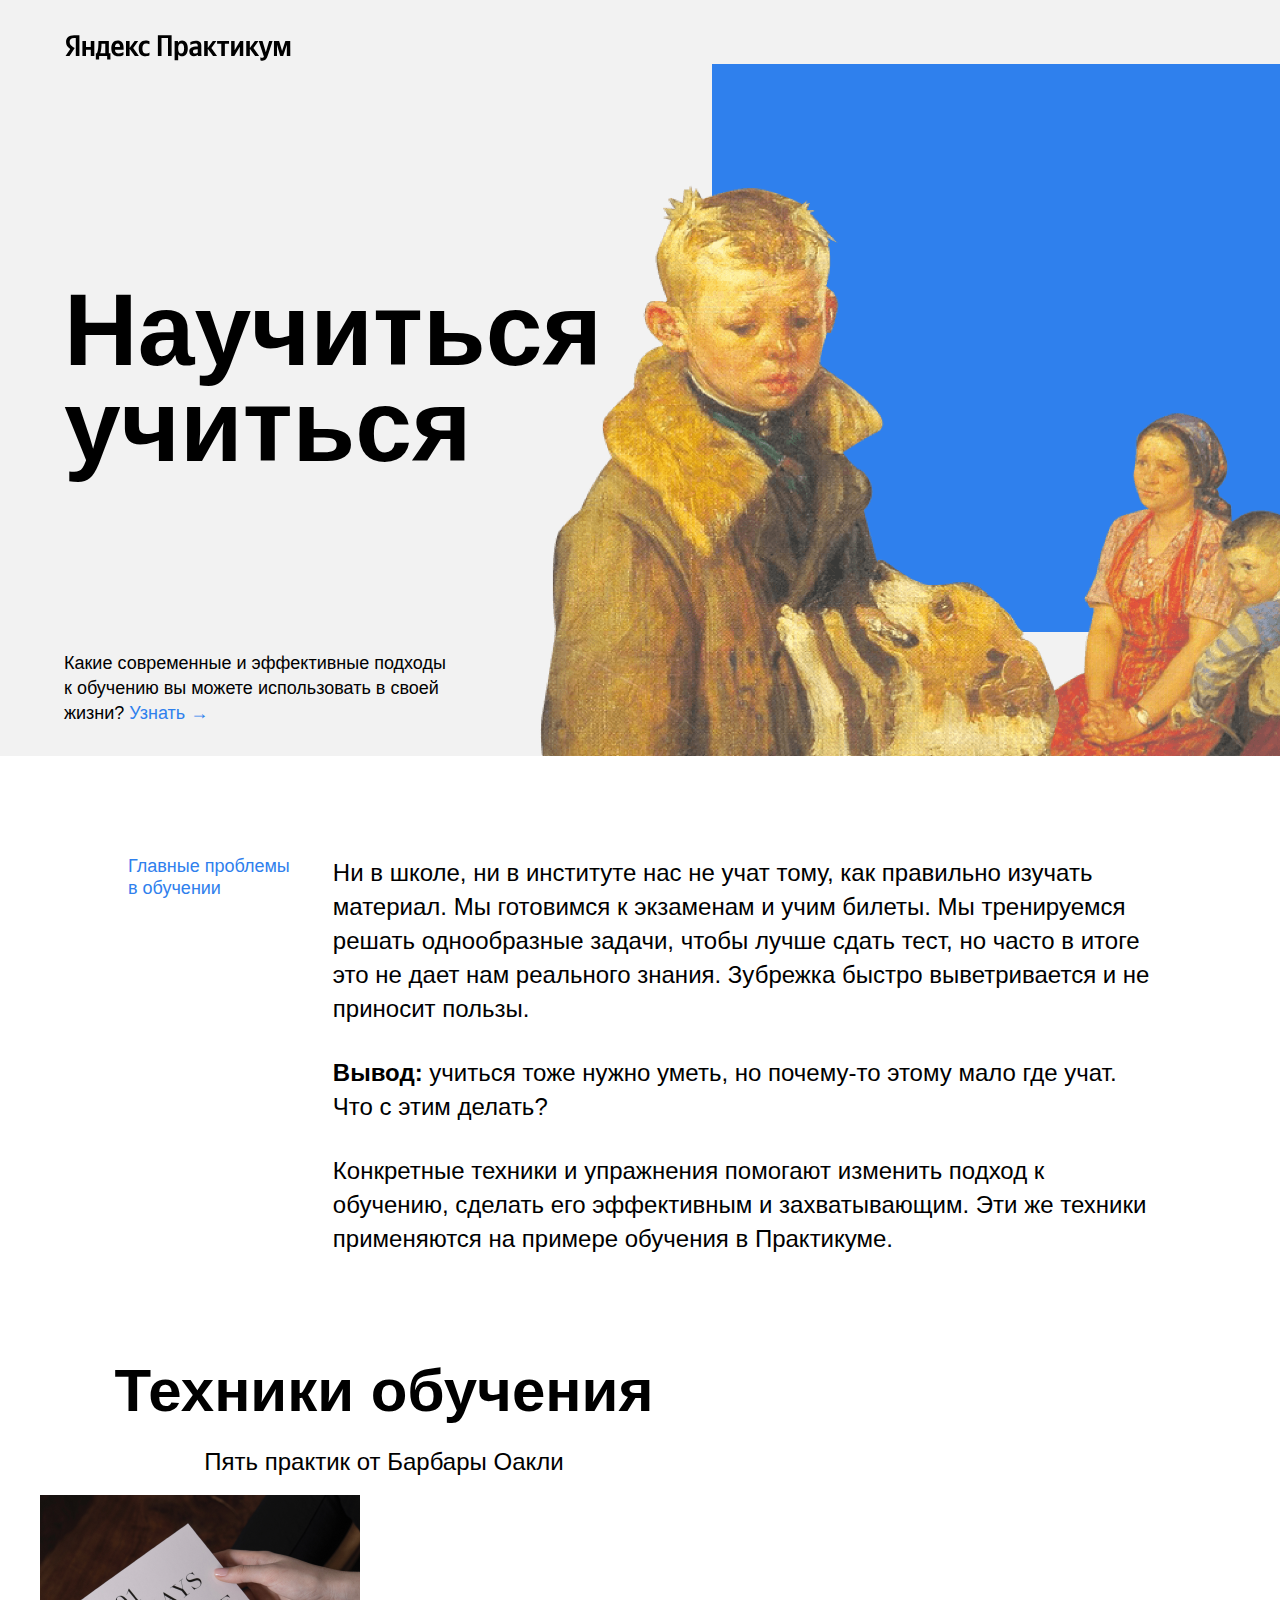
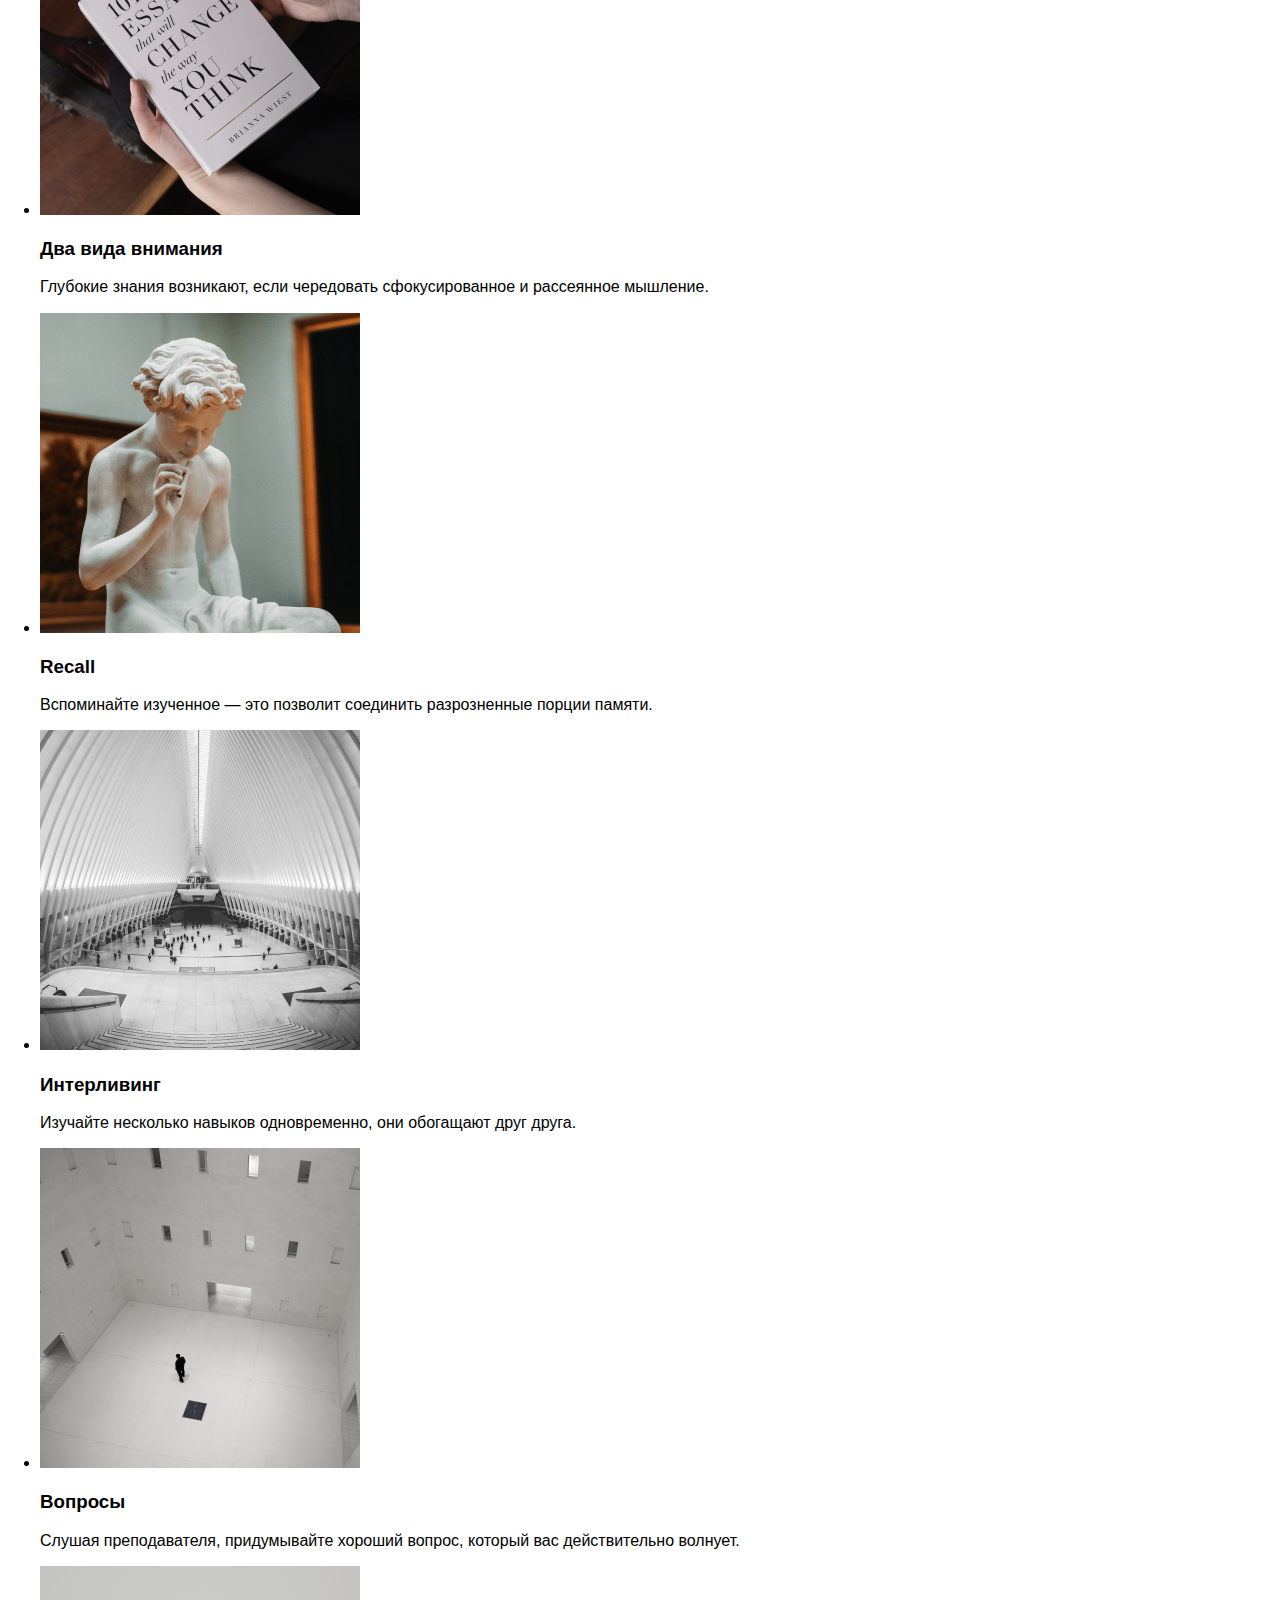
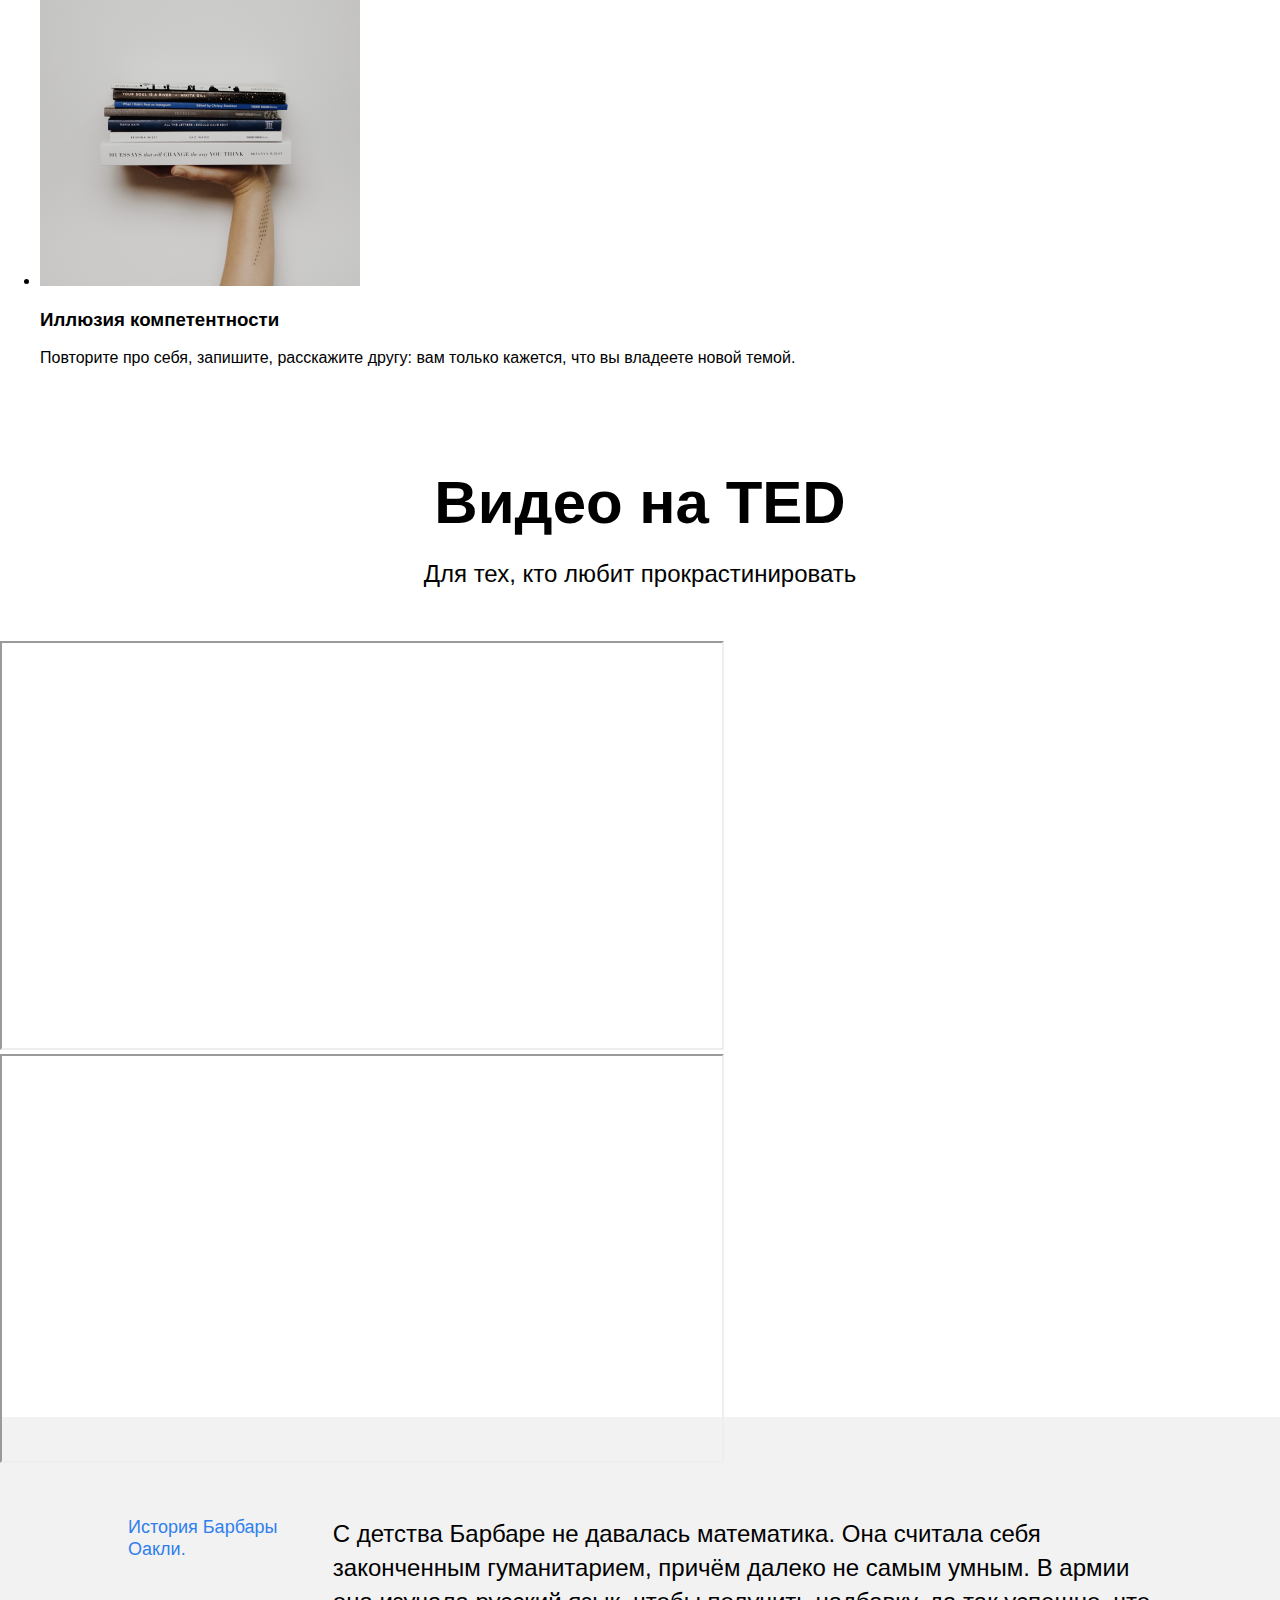
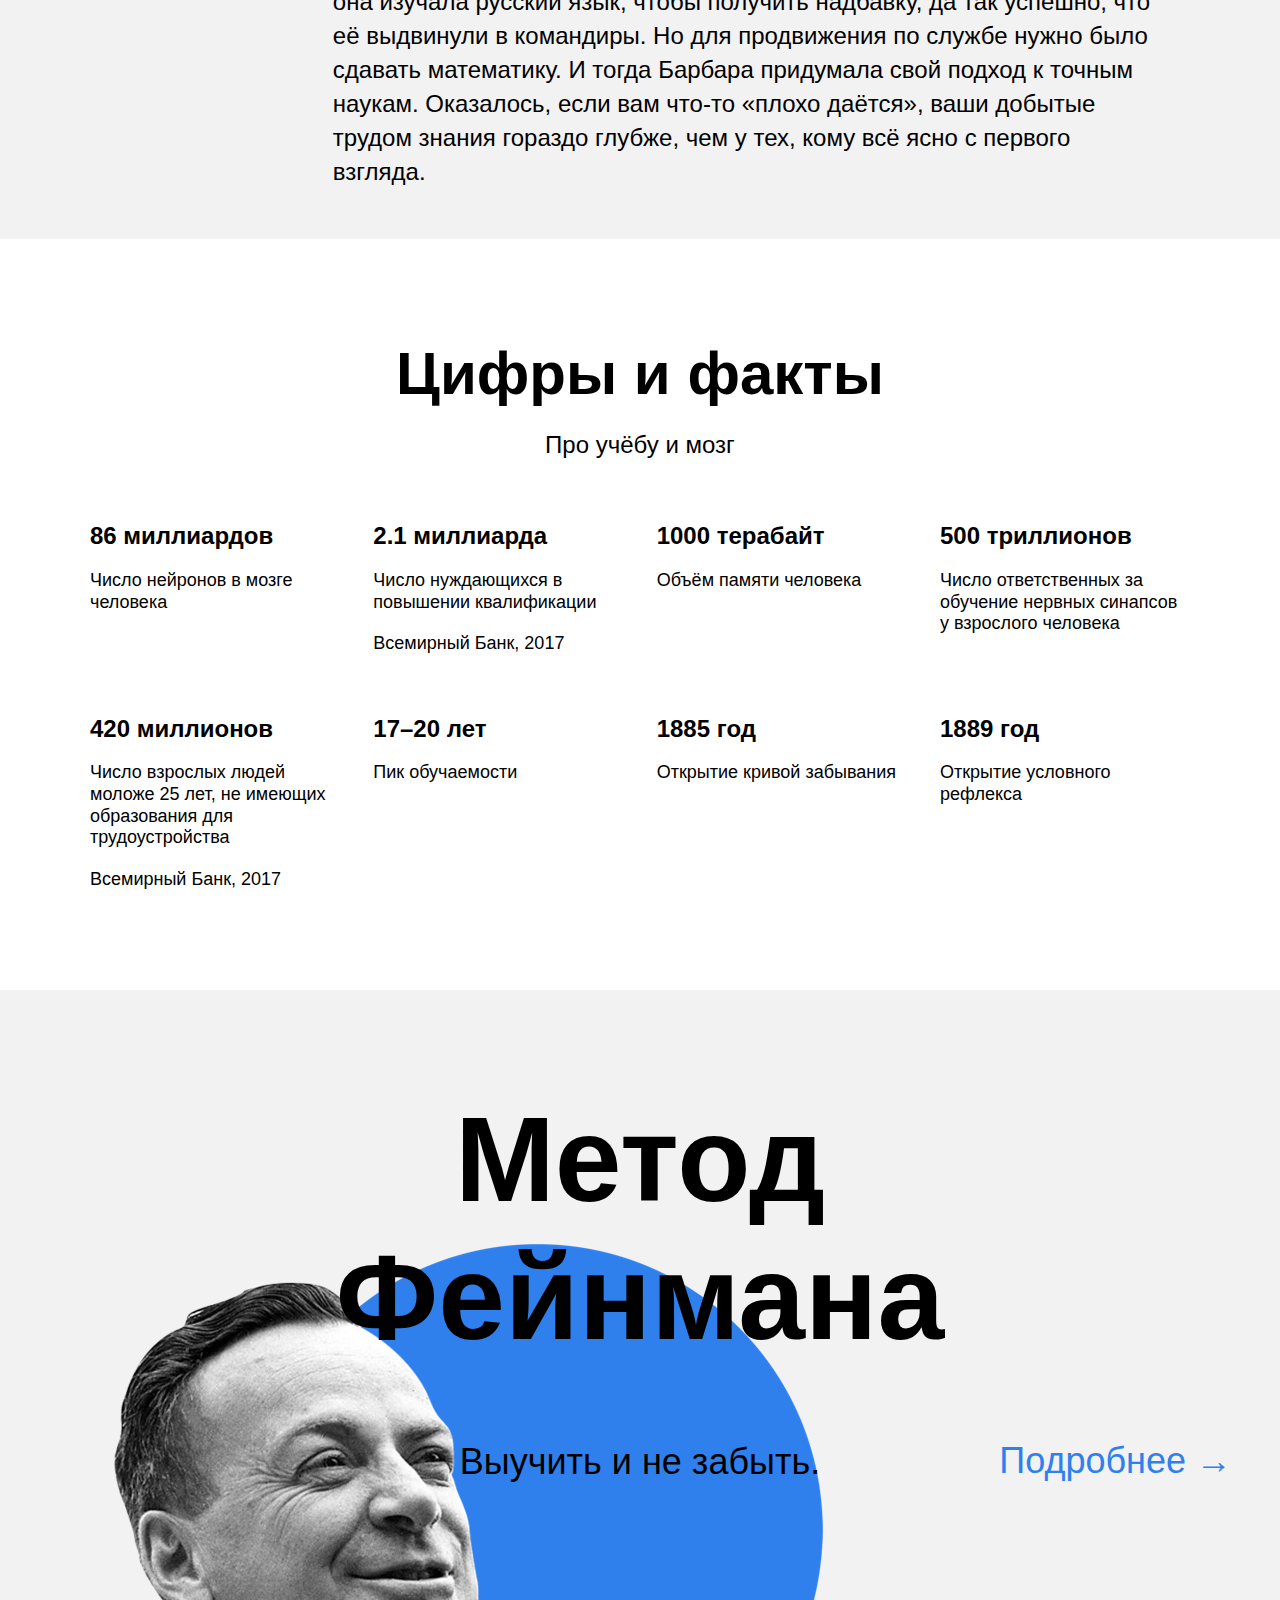
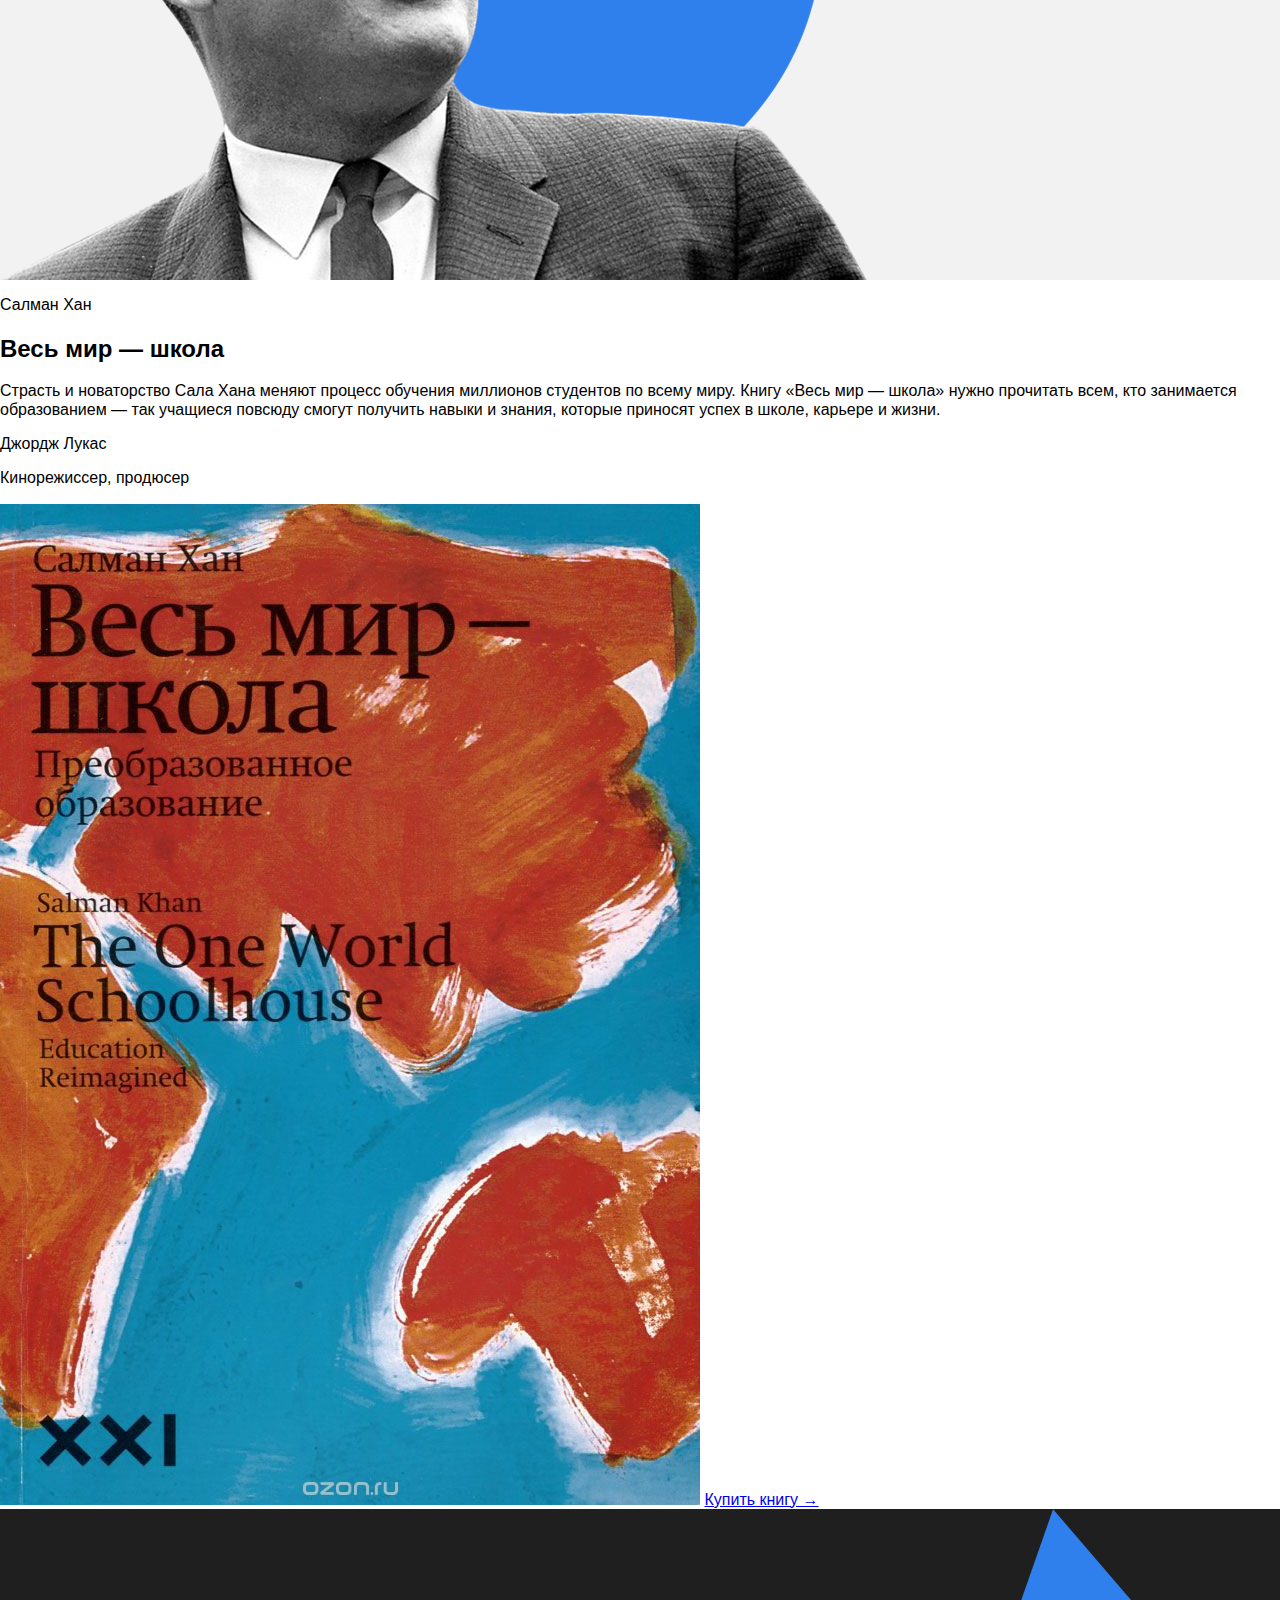
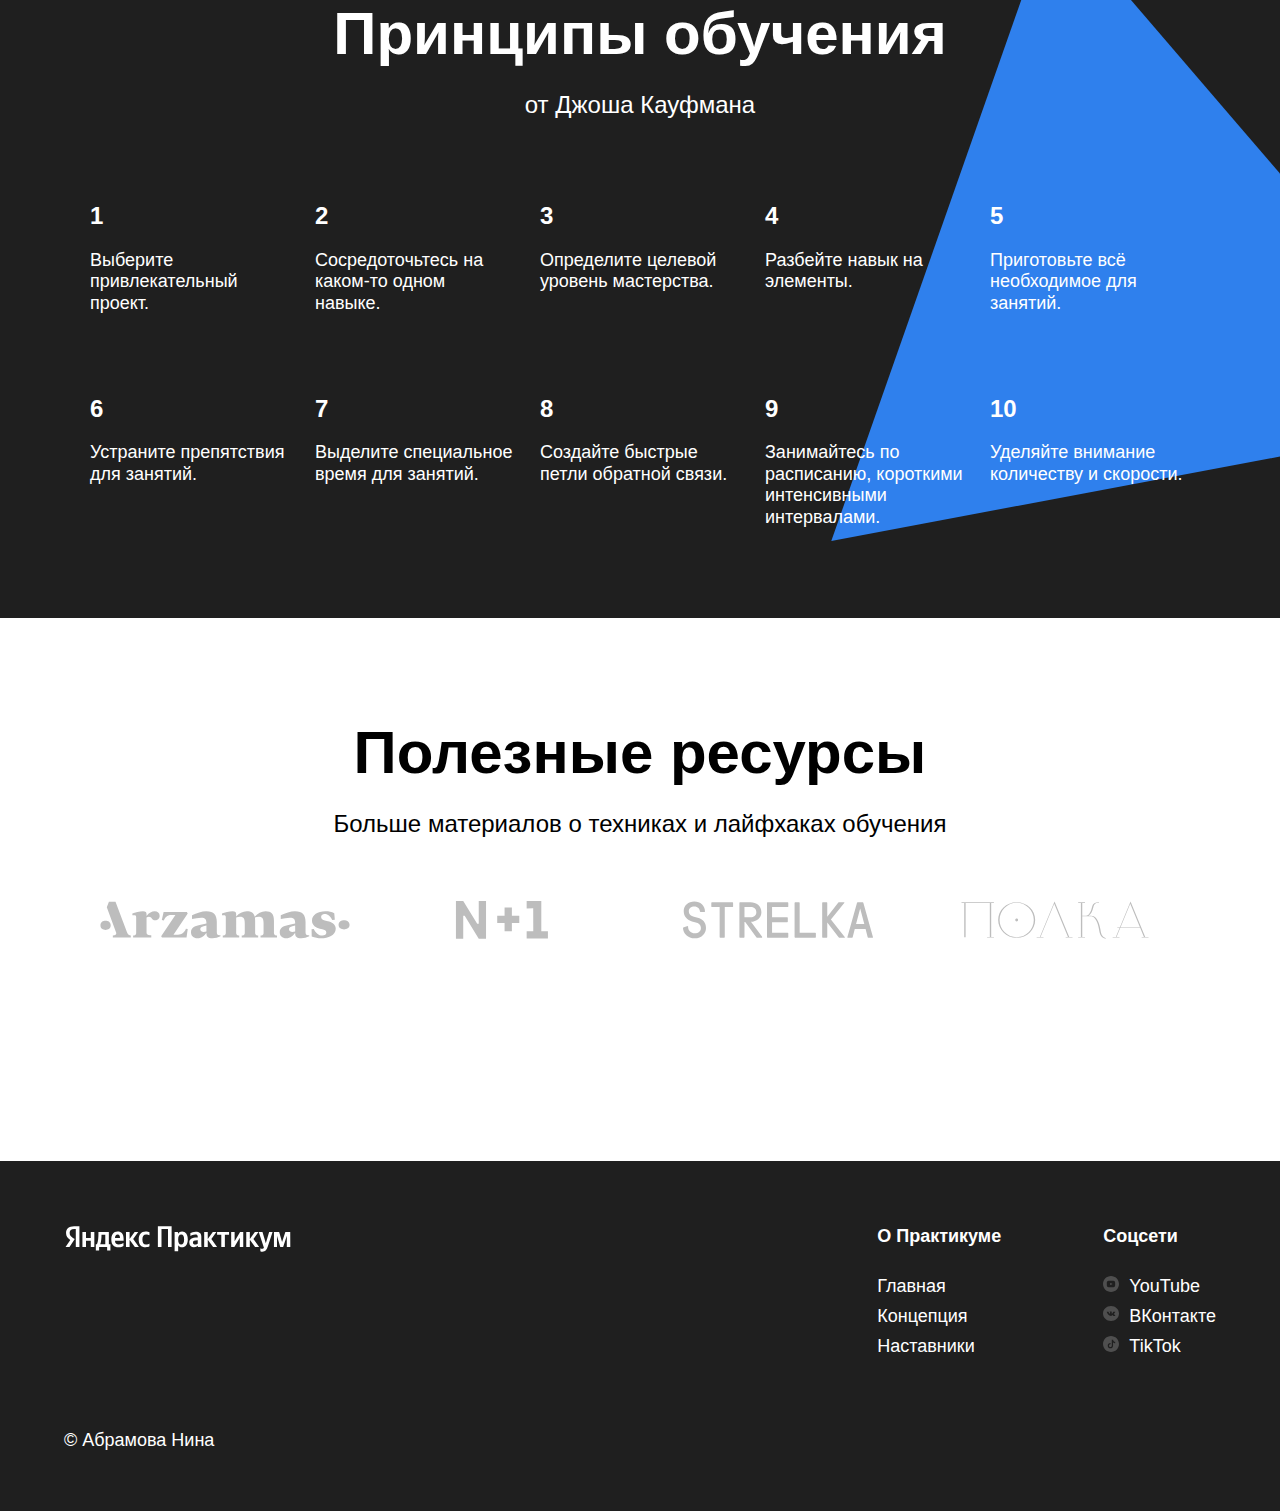
==== commit 9ff46550: "feat: adjust blocks" ====
--- a/index.html
+++ b/index.html
@@ -50,7 +50,7 @@
     </section>
 
 
-    <!--========= 1 section techniques =======-->
+    <!--========= 2 section techniques =======-->
     <section class="techniques">
 
       <h2 class="section-title">Техники обучения</h2>
@@ -94,7 +94,7 @@
       </ul>
     </section>
 
-    <!--========= 1 section video =======-->
+    <!--========= 3 section video =======-->
     <section class="video">
 
       <h2 class="section-title">Видео нa TED</h2>
@@ -109,7 +109,7 @@
 
     </section>
 
-    <!--========= 1 section oakley =======-->
+    <!--========= 4 section oakley =======-->
     <section class="oakley">
       <div class="two-columns">
         <h2 class="two-columns__breef">История Барбары Оакли.</h2>
@@ -128,7 +128,7 @@
 
     </section>
 
-    <!--========= 2 section digits =======-->
+    <!--========= 5 section digits =======-->
     <section class="digits">
       <h2 class="section-title">Цифры и факты</h2>
       <p class="section-subtitle">Про учёбу и мозг</p>
@@ -177,15 +177,15 @@
         </li>
       </ul>
     </section>
-    <!--========= 3 section feynman =======-->
+    <!--========= 6 section feynman =======-->
 
     <section class="feynman">
       <h2 class="feynman__title">Метод Фейнмана</h2>
       <p class="feynman__subtitle">Выучить и не забыть.</p>
-      <a class="feynman__link" href="#">Подробнее &rarr;</a>
-    </section>
-
-    <!--========= 1 section khan =======-->
+      <a class="link feynman__link" href="#">Подробнее &rarr;</a>
+    </section>
+
+    <!--========= 7 section khan =======-->
     <section class="khan">
       <div class="khan__container">
         <p class="khan__author">Салман Хан</p>
@@ -204,7 +204,7 @@
 
     </section>
 
-    <!--========= 4 section kaufman =======-->
+    <!--========= 8 section kaufman =======-->
     <section class="kaufman">
 
       <h2 class="section-title section-title_theme_dark">Принципы обучения</h2>
@@ -261,21 +261,26 @@
           <p class="table__text table__text_theme_dark">Уделяйте внимание количеству и скорости.</p>
         </li>
       </ul>
-      <div class="kaufman__triangle"></div>
-    </section>
-
-    <!--========= 1 section resources =======-->
+      <div class="kaufman__triangle kaufman__triangle_rotation"></div>
+    </section>
+
+    <!--========= 9 section resources =======-->
     <section class="resources">
       <h2 class="section-title">Полезные ресурсы</h2>
       <p class="section-subtitle">Больше материалов о техниках и лайфхаках обучения</p>
-      <div class="resources__logo-zone">
-        <div class="resources__link"> <a href="#"><img src="./images/logo/resources-arzamas.svg" alt=""></a></div>
-        <div class="resources__link"> <a href="#"><img src="./images/logo/resources-n1.svg" alt=""></a></div>
-        <div class="resources__link"> <a href="#"><img src="./images/logo/resources-strelka.svg" alt=""></a></div>
-        <div class="resources__link"> <a href="#"><img src="./images/logo/resources-polka.svg" alt=""></a></div>
-      </div>
-    </section>
-
+      <ul class="table resources__logo-zone">
+        <li> <a href="#" class="link"><img class="resources__link" src="./images/logo/resources-arzamas.svg"
+              alt="Арзамас"></a></li>
+        <li> <a href="#" class="link"><img class="resources__link" src="./images/logo/resources-n1.svg" alt="Н+1"></a>
+        </li>
+        <li> <a href="#" class="link"><img class="resources__link" src="./images/logo/resources-strelka.svg"
+              alt="Стрелка"></a>
+        </li>
+        <li> <a href="#" class="link"><img class="resources__link" src="./images/logo/resources-polka.svg"
+              alt="Полка"></a>
+        </li>
+      </ul>
+    </section>
 
   </main>
   <!-- =========== footer =========== -->
--- a/styles/style.css
+++ b/styles/style.css
@@ -56,10 +56,6 @@
   height: 32px;
 }
 
-.logo:hover {
-  transition: color 1s linear 0.5s;
-  opacity: 0.5;
-}
 
 .logo_place_header {
   position: absolute;
@@ -99,12 +95,13 @@
 }
 
 .link:hover {
-  opacity: 0.7;
+  transition: color 1s linear 0.5s;
+  opacity: 0.5;
 }
 
 /*========== MAIN ========*/
 
-/* ========= DESCRIPTION ======*/
+/* ========= DESCRIPTION 1 ======*/
 
 .description {
   display: flex;
@@ -154,9 +151,9 @@
   font-size: 24px;
 }
 
-/*=========== TECHNIQUES =========*/
-
-/*=========== VIDEO =========*/
+/*=========== TECHNIQUES 2 =========*/
+
+/*=========== VIDEO 3 =========*/
 .video {
   margin: 100px auto 0;
 }
@@ -169,6 +166,7 @@
 
 .video__iframes {
   padding-top: 50px;
+  margin-bottom: -50px;
 }
 
 .video__iframe {
@@ -176,12 +174,21 @@
   min-height: 405px;
 }
 
-/*=========== DIGITS =========*/
+/*=========== OAKLEY 4 =========*/
+
+.oakley {
+  display: flex;
+  justify-content: center;
+  padding: 100px 0 50px;
+  background-color: #f2f2f2;
+}
+
+/*=========== DIGITS 5 =========*/
 .digits {
   display: flex;
   align-items: center;
   flex-flow: column;
-  margin-bottom: 100px;
+  margin: 100px auto;
 }
 
 .section-title {
@@ -248,7 +255,7 @@
   margin-bottom: 20px;
 }
 
-/* =========FEYNMAN ======== */
+/* ========= FEYNMAN 6======== */
 
 .feynman {
   background: #f2f2f2;
@@ -294,7 +301,9 @@
   color: #2f80ed;
 }
 
-/*======== KAUFMAN =======*/
+/*======== KHAN 7 =======*/
+
+/*======== KAUFMAN 8 =======*/
 /* и элемента с модификатором вида ключ-значение */
 .kaufman {
   background: #1f1f1f;
@@ -336,6 +345,32 @@
   z-index: -1;
 }
 
+.kaufman__triangle_rotation {
+  transform: rotate(360deg);
+  transition: transform 20s linear;
+  animation-iteration-count: infinite;
+}
+
+/*======== RESOURCES 9 =======*/
+.resources {
+  margin: 0 auto;
+}
+
+.resources {
+  max-width: 1100px;
+  display: flex;
+  align-items: center;
+  flex-flow: column;
+  padding: 100px 0 217px;
+}
+
+.resources__logo-zone {}
+
+.resources__link {
+  height: 38px;
+  width: 270px;
+}
+
 /*======== FOOTER =======*/
 .footer {
   background-color: #1f1f1f;
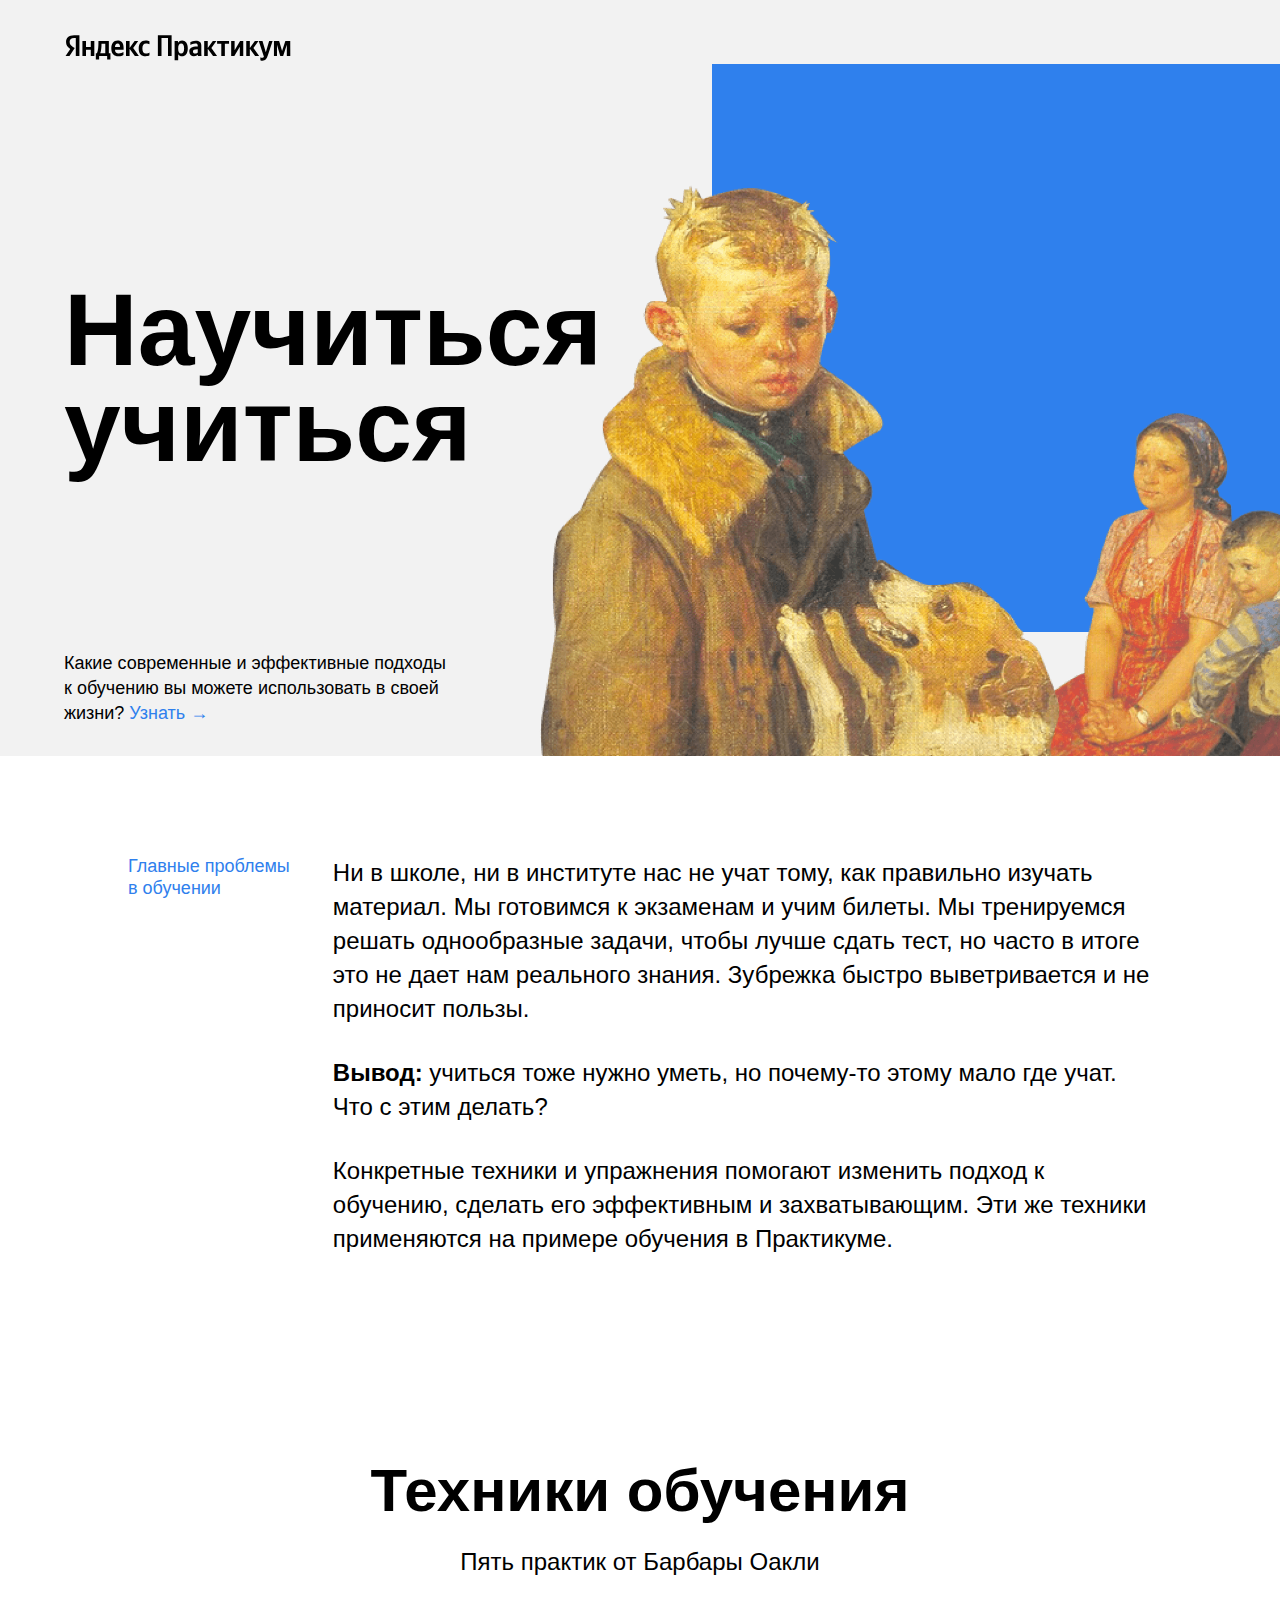
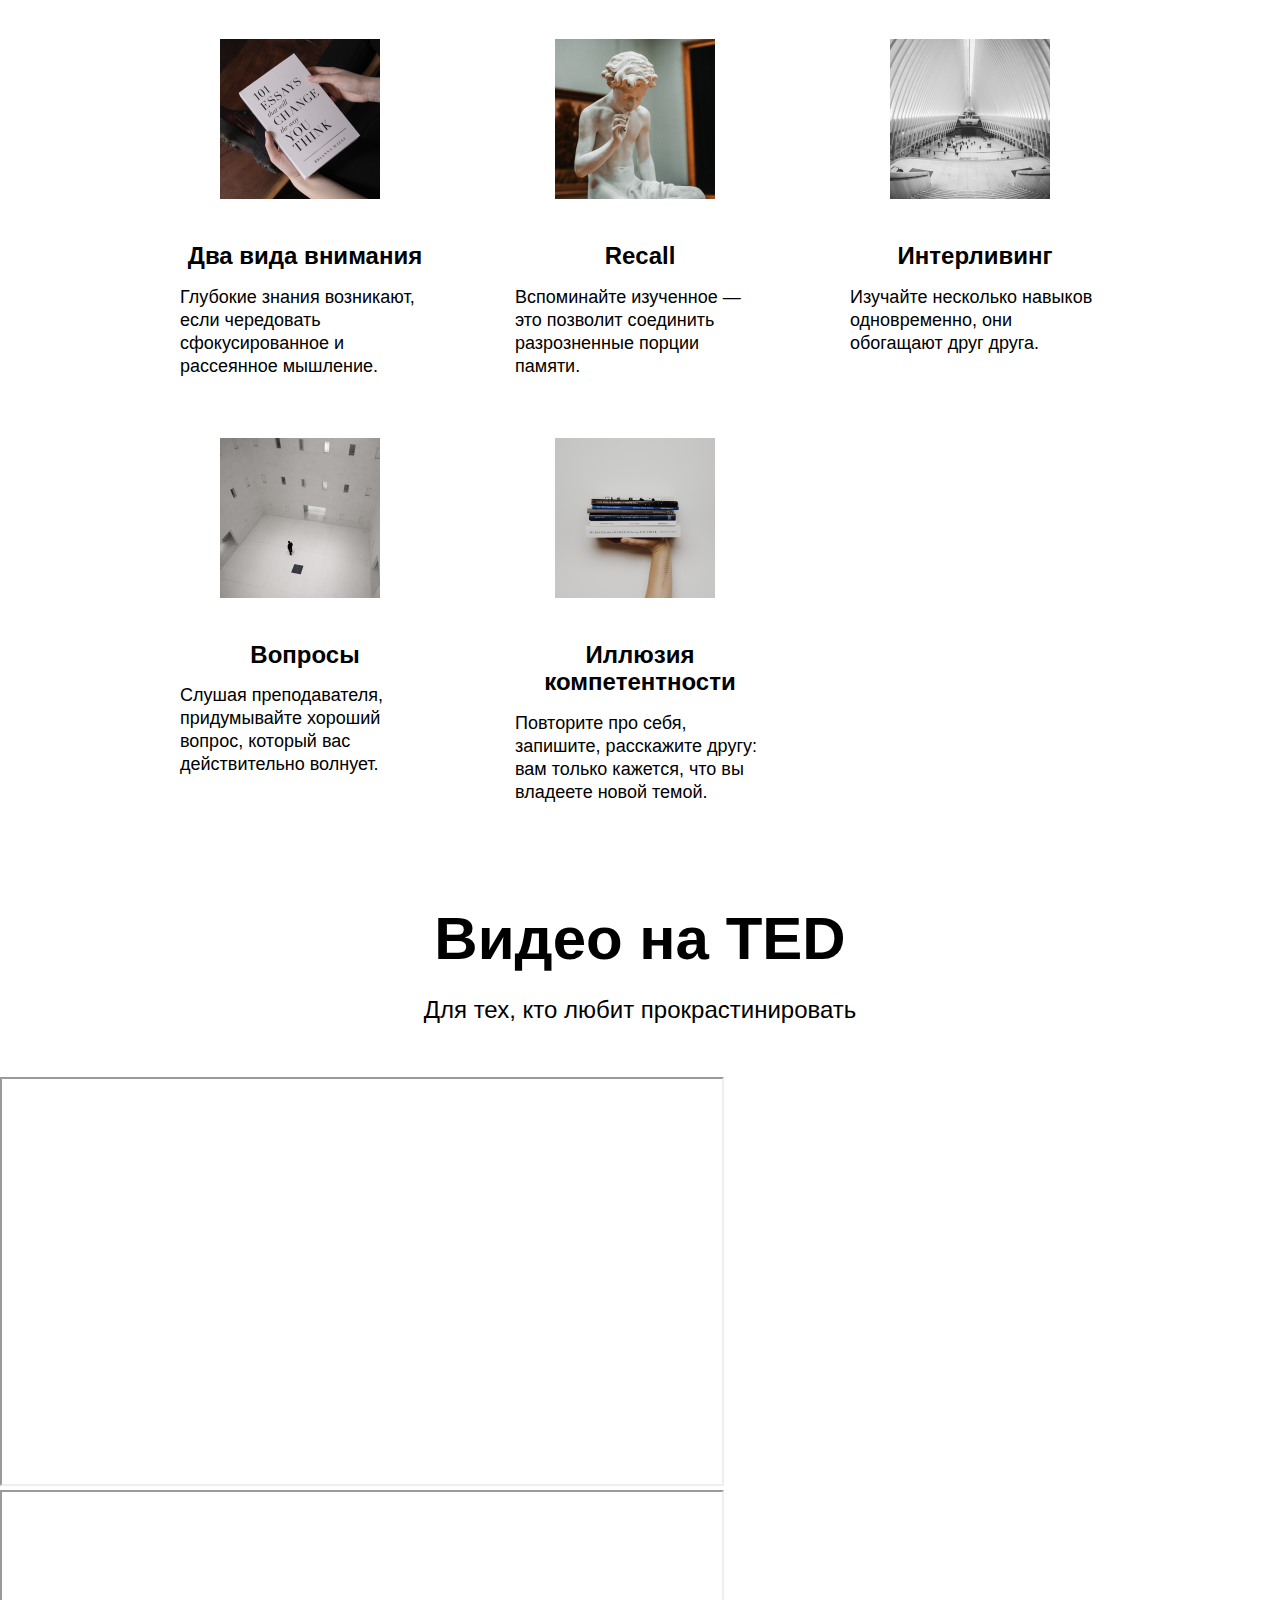
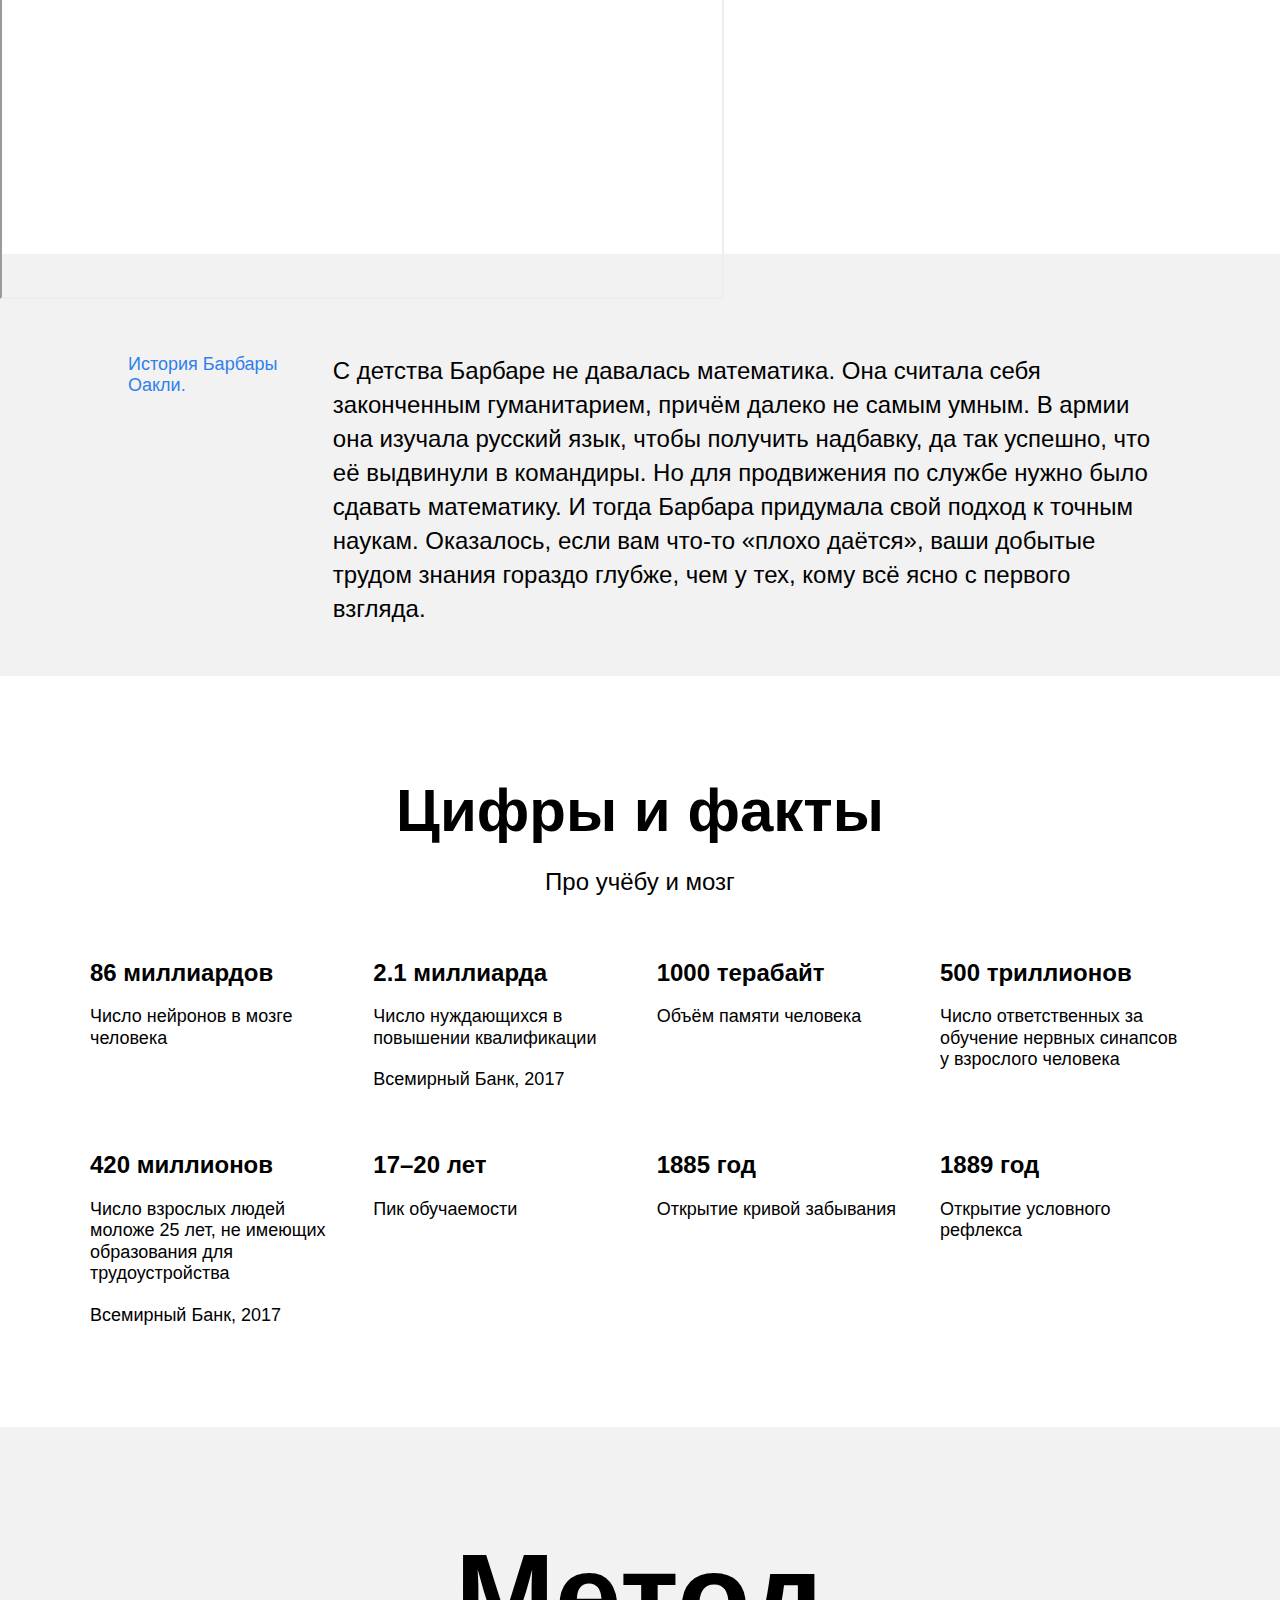
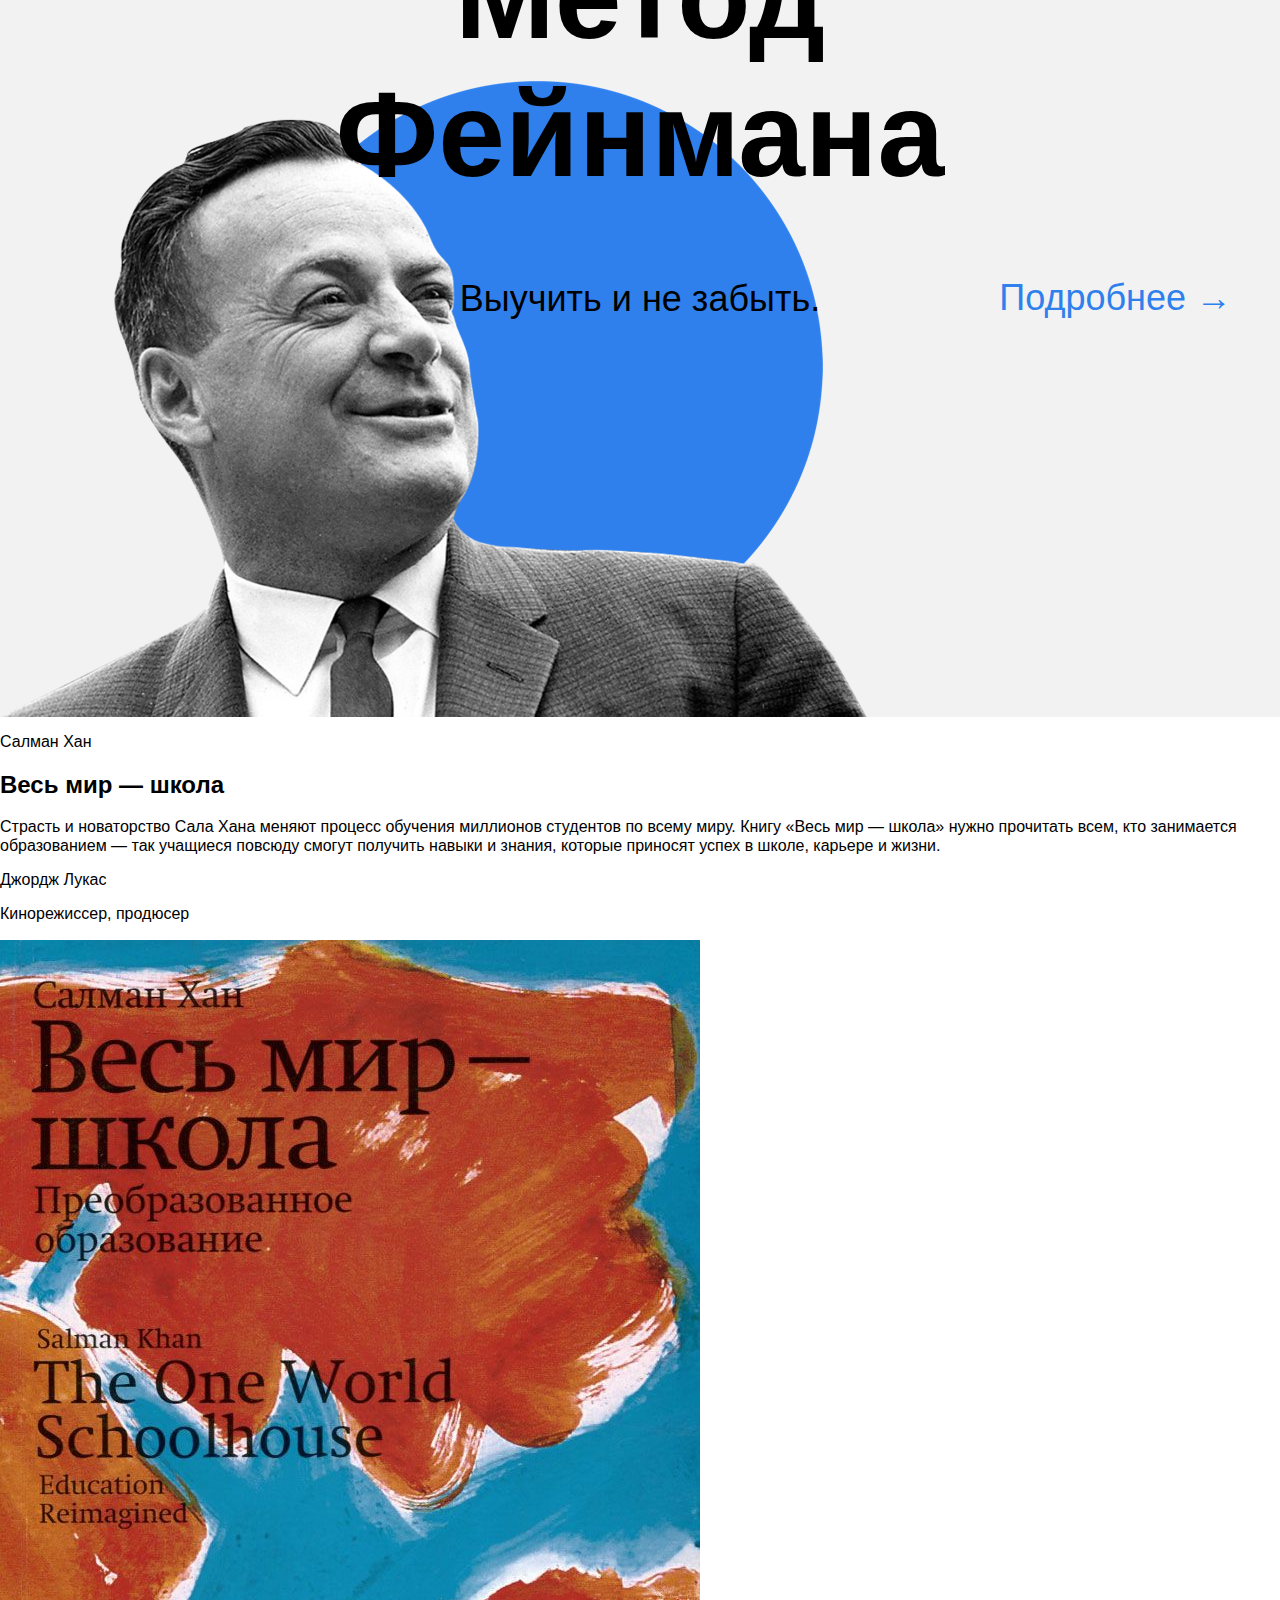
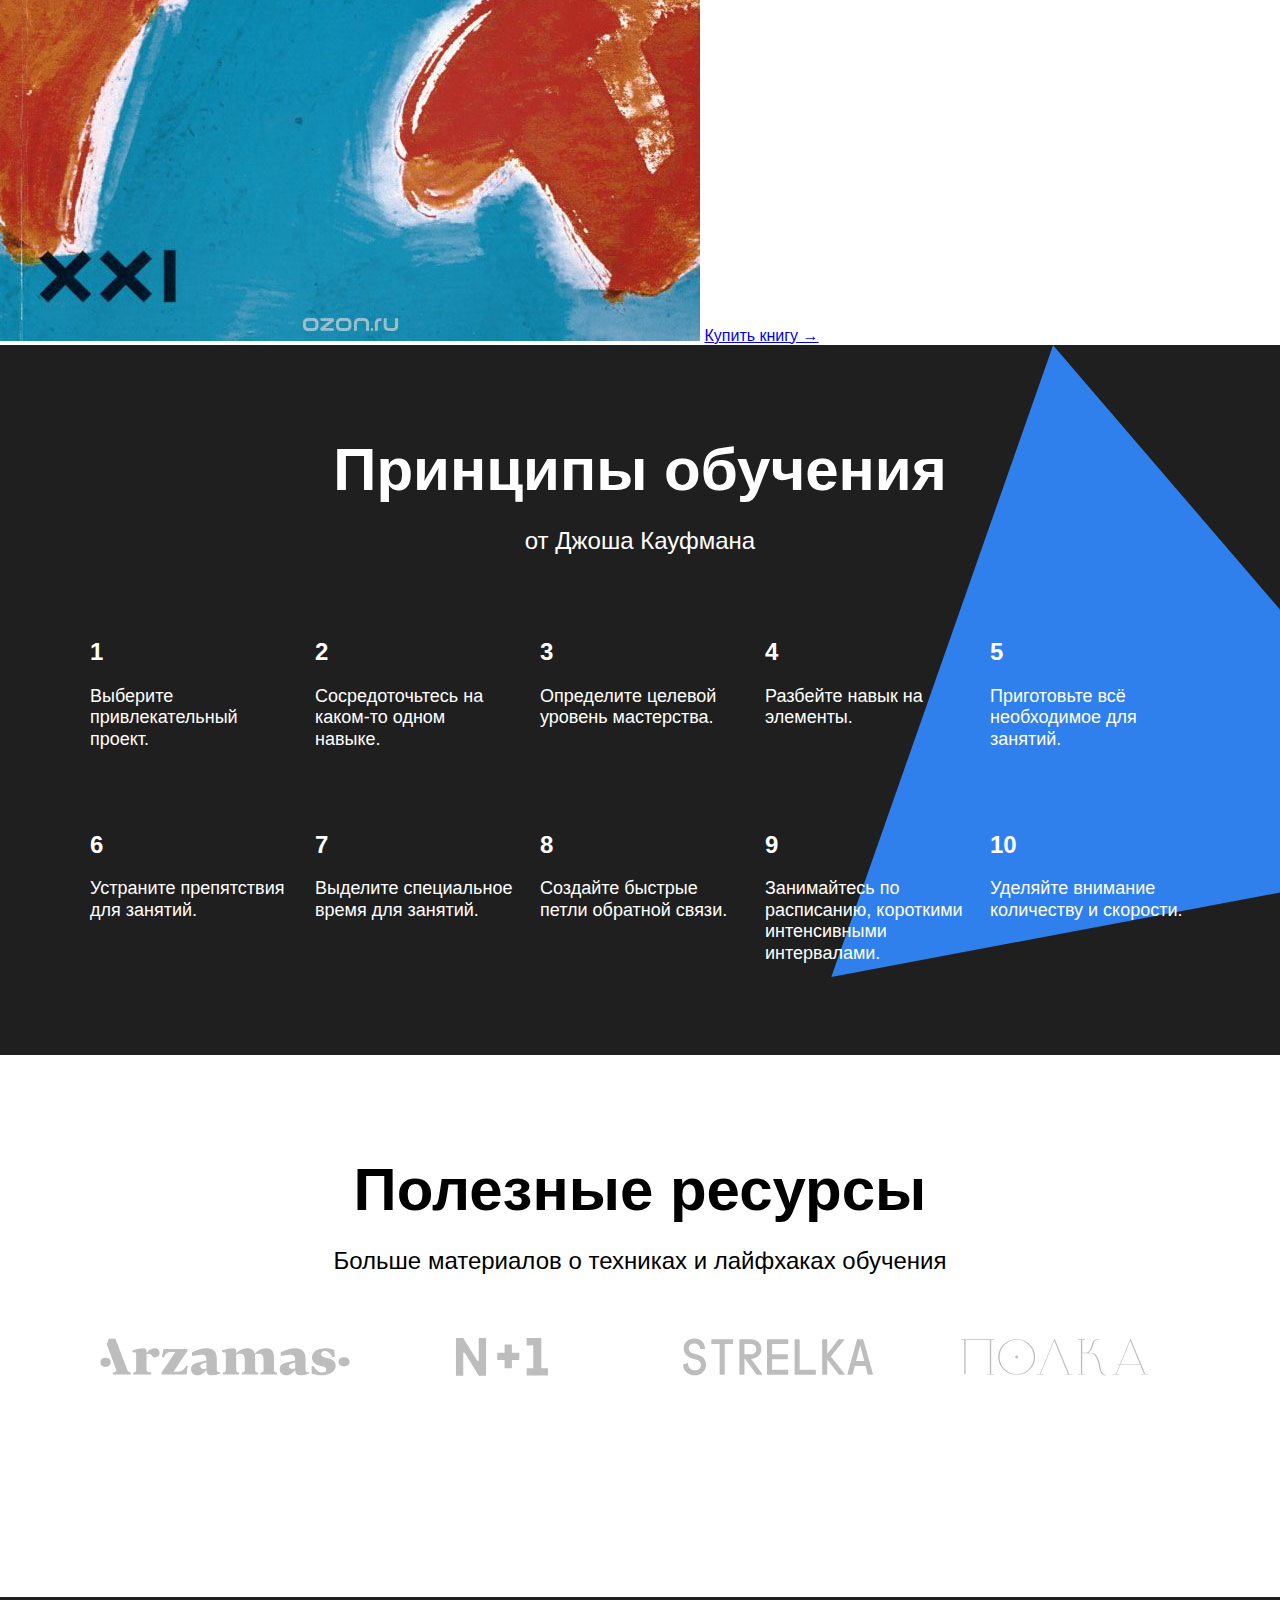
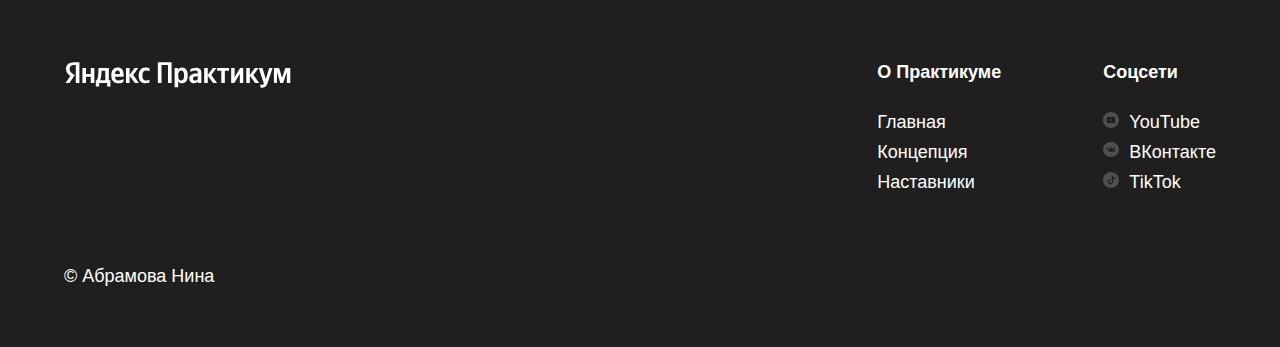
==== commit 77a234f3: "feat: add techniques" ====
--- a/index.html
+++ b/index.html
@@ -58,38 +58,40 @@
 
       <ul class="cards">
         <li class="cards__item">
-          <img class="cards__image" src="./images/cards-attention.png" alt="">
+          <img class="cards__image" src="./images/cards-attention.png" alt="Книга">
           <h3 class="cards__title">Два вида внимания</h3>
           <p class="cards__description">
             Глубокие знания возникают, если чередовать сфокусированное и рассеянное мышление.</p>
         </li>
 
         <li class="cards__item">
-          <img class="cards__image" src="./images/cards-recall.png" alt="">
+          <img class="cards__image" src="./images/cards-recall.png" alt="Скульптура">
           <h3 class="cards__title">Recall</h3>
           <p class="cards__description">
             Вспоминайте изученное — это позволит соединить разрозненные порции памяти.</p>
         </li>
 
         <li class="cards__item">
-          <img class="cards__image" src="./images/cards-interliving.png" alt="">
+          <img class="cards__image" src="./images/cards-interliving.png" alt="Просторный холл">
           <h3 class="cards__title">Интерливинг</h3>
           <p class="cards__description">
             Изучайте несколько навыков одновременно, они обогащают друг друга.</p>
         </li>
 
         <li class="cards__item">
-          <img class="cards__image" src="./images/cards-question.png" alt="">
+          <img class="cards__image" src="./images/cards-question.png" alt="Квадратная комната">
           <h3 class="cards__title">Вопросы</h3>
           <p class="cards__description">
             Слушая преподавателя, придумывайте хороший вопрос, который вас действительно волнует.</p>
         </li>
 
         <li class="cards__item">
-          <img class="cards__image" src="./images/cards-competence.png" alt="">
+          <img class="cards__image" src="./images/cards-competence.png" alt="Стопка книг">
           <h3 class="cards__title">Иллюзия компетентности</h3>
           <p class="cards__description">
             Повторите про себя, запишите, расскажите другу: вам только кажется, что вы владеете новой темой.</p>
+        </li>
+        <li class="cards__item" style="width: 250px;">
         </li>
       </ul>
     </section>
--- a/styles/style.css
+++ b/styles/style.css
@@ -153,6 +153,56 @@
 
 /*=========== TECHNIQUES 2 =========*/
 
+
+.techniques {
+  display: flex;
+  align-items: center;
+  flex-flow: column;
+  width: 80%;
+  margin: 100px auto;
+}
+
+.cards {
+  margin: 0;
+  padding: 0;
+  display: flex;
+  justify-content: space-between;
+  flex-wrap: wrap;
+  max-width: 920px;
+}
+
+.cards__item {
+  margin: 0;
+  padding: 0;
+  flex-direction: column;
+  display: flex;
+  max-width: 250px;
+}
+
+.cards__image {
+  margin: 60px 40px 0;
+  padding: 0;
+  max-width: 160px;
+  max-height: 160px;
+}
+
+.cards__title {
+  margin: 0;
+  padding: 43px 0 16px;
+  line-height: 1.15;
+  font-size: 24px;
+  font-weight: 600;
+  text-align: center;
+}
+
+.cards__description {
+  margin: 0;
+  padding: 0;
+  line-height: 23px;
+  font-size: 18px;
+  font-weight: normal;
+}
+
 /*=========== VIDEO 3 =========*/
 .video {
   margin: 100px auto 0;
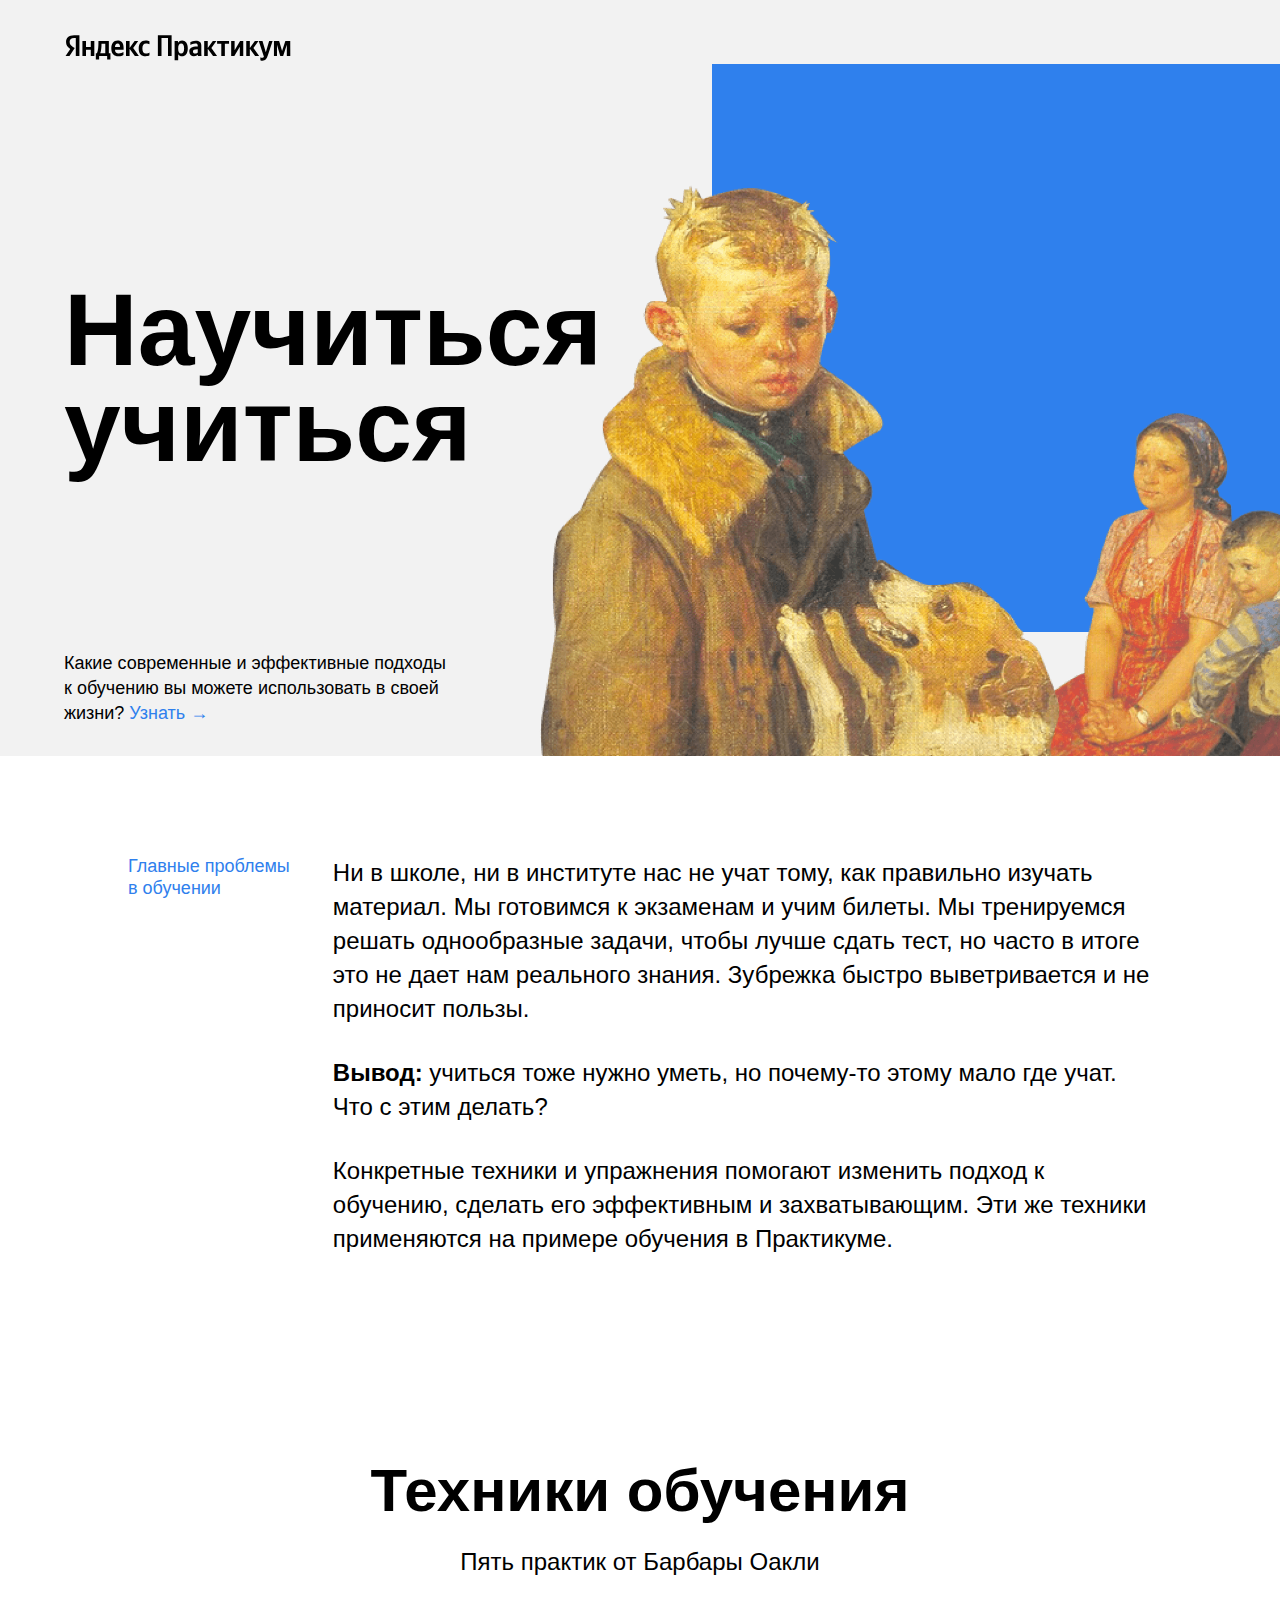
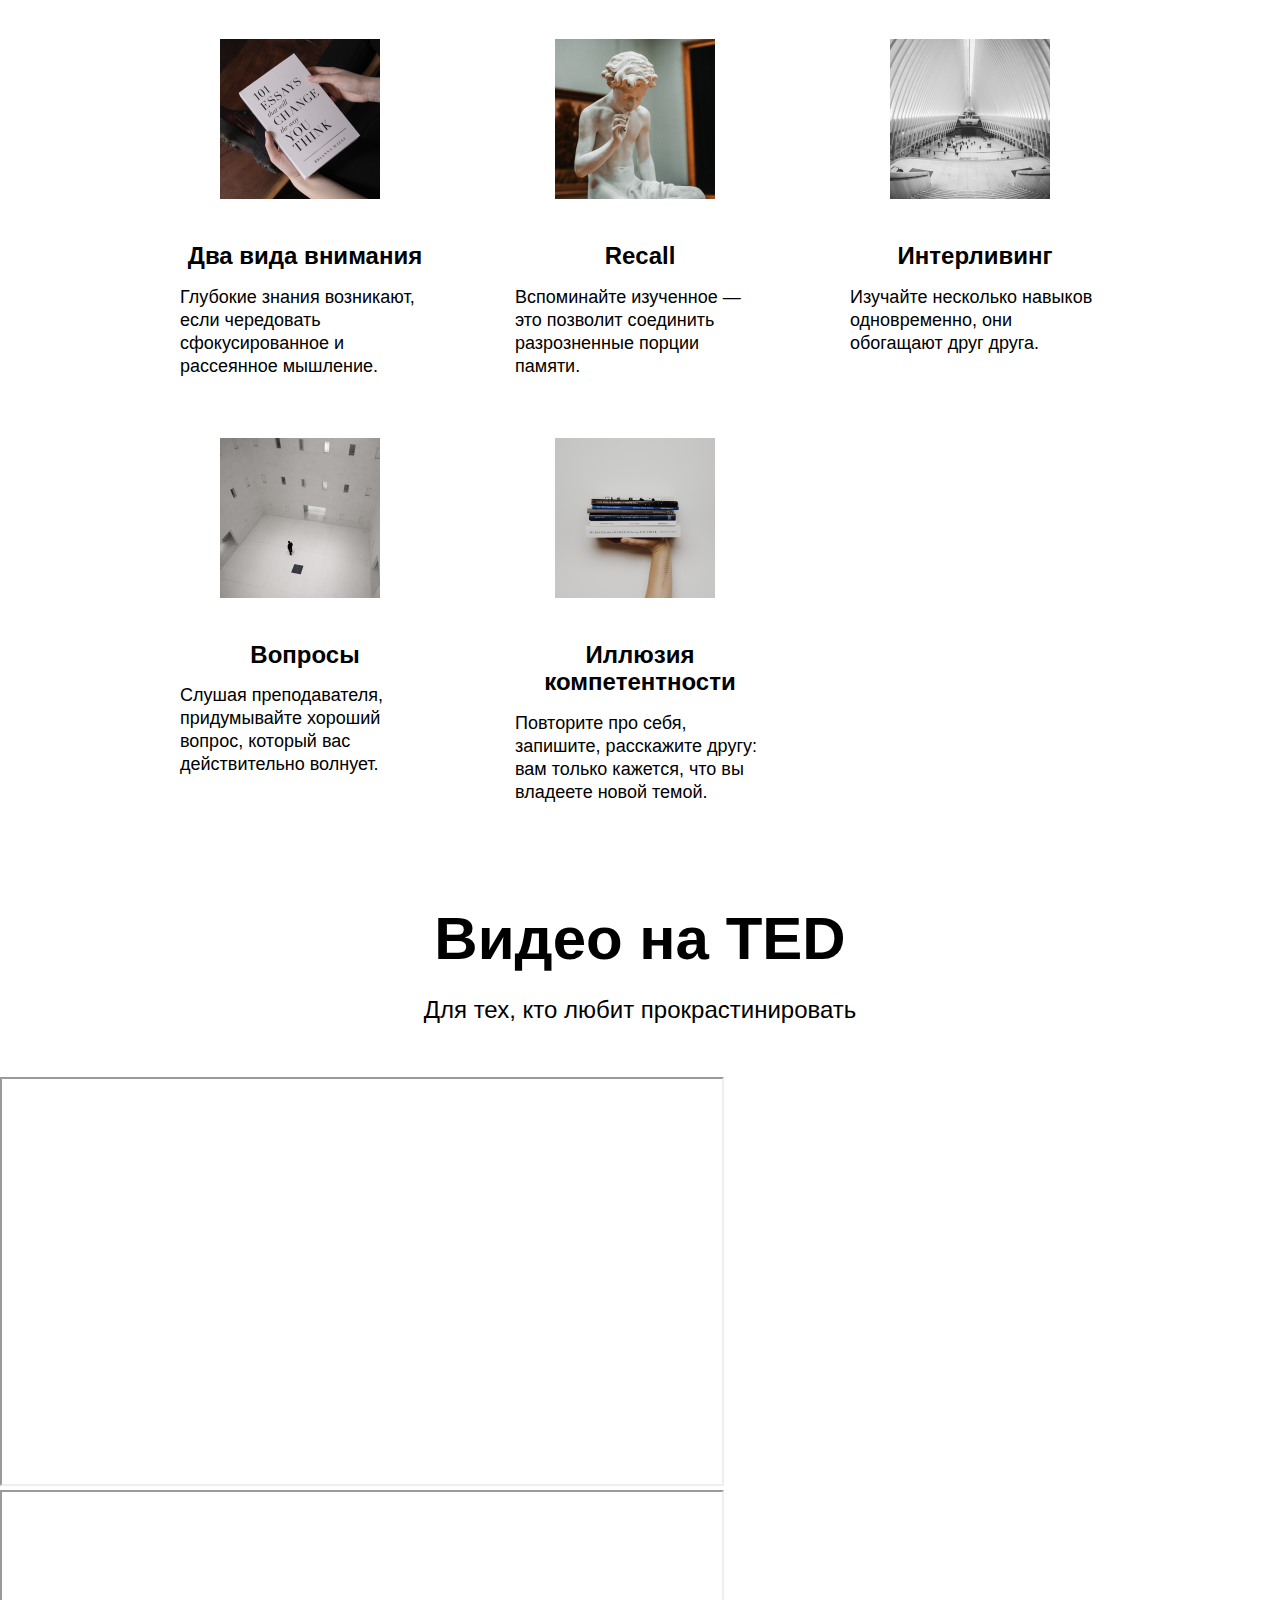
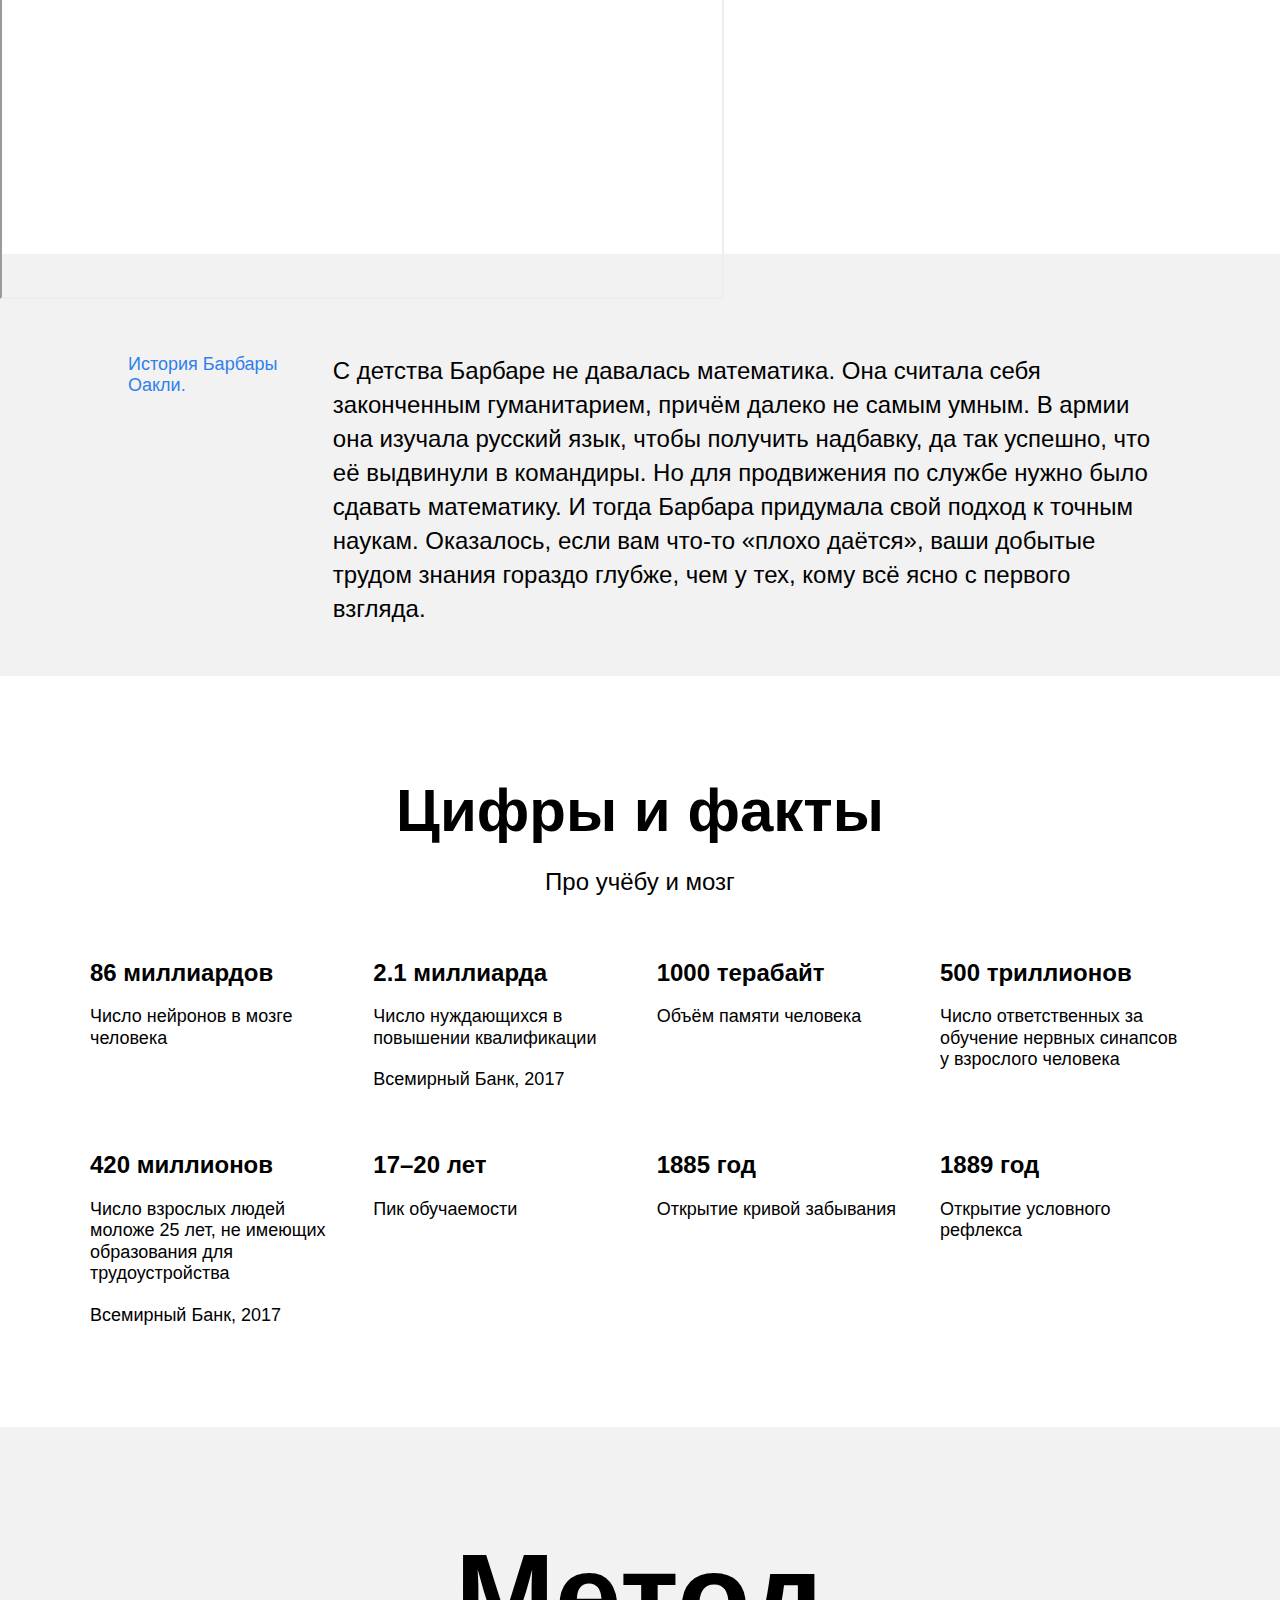
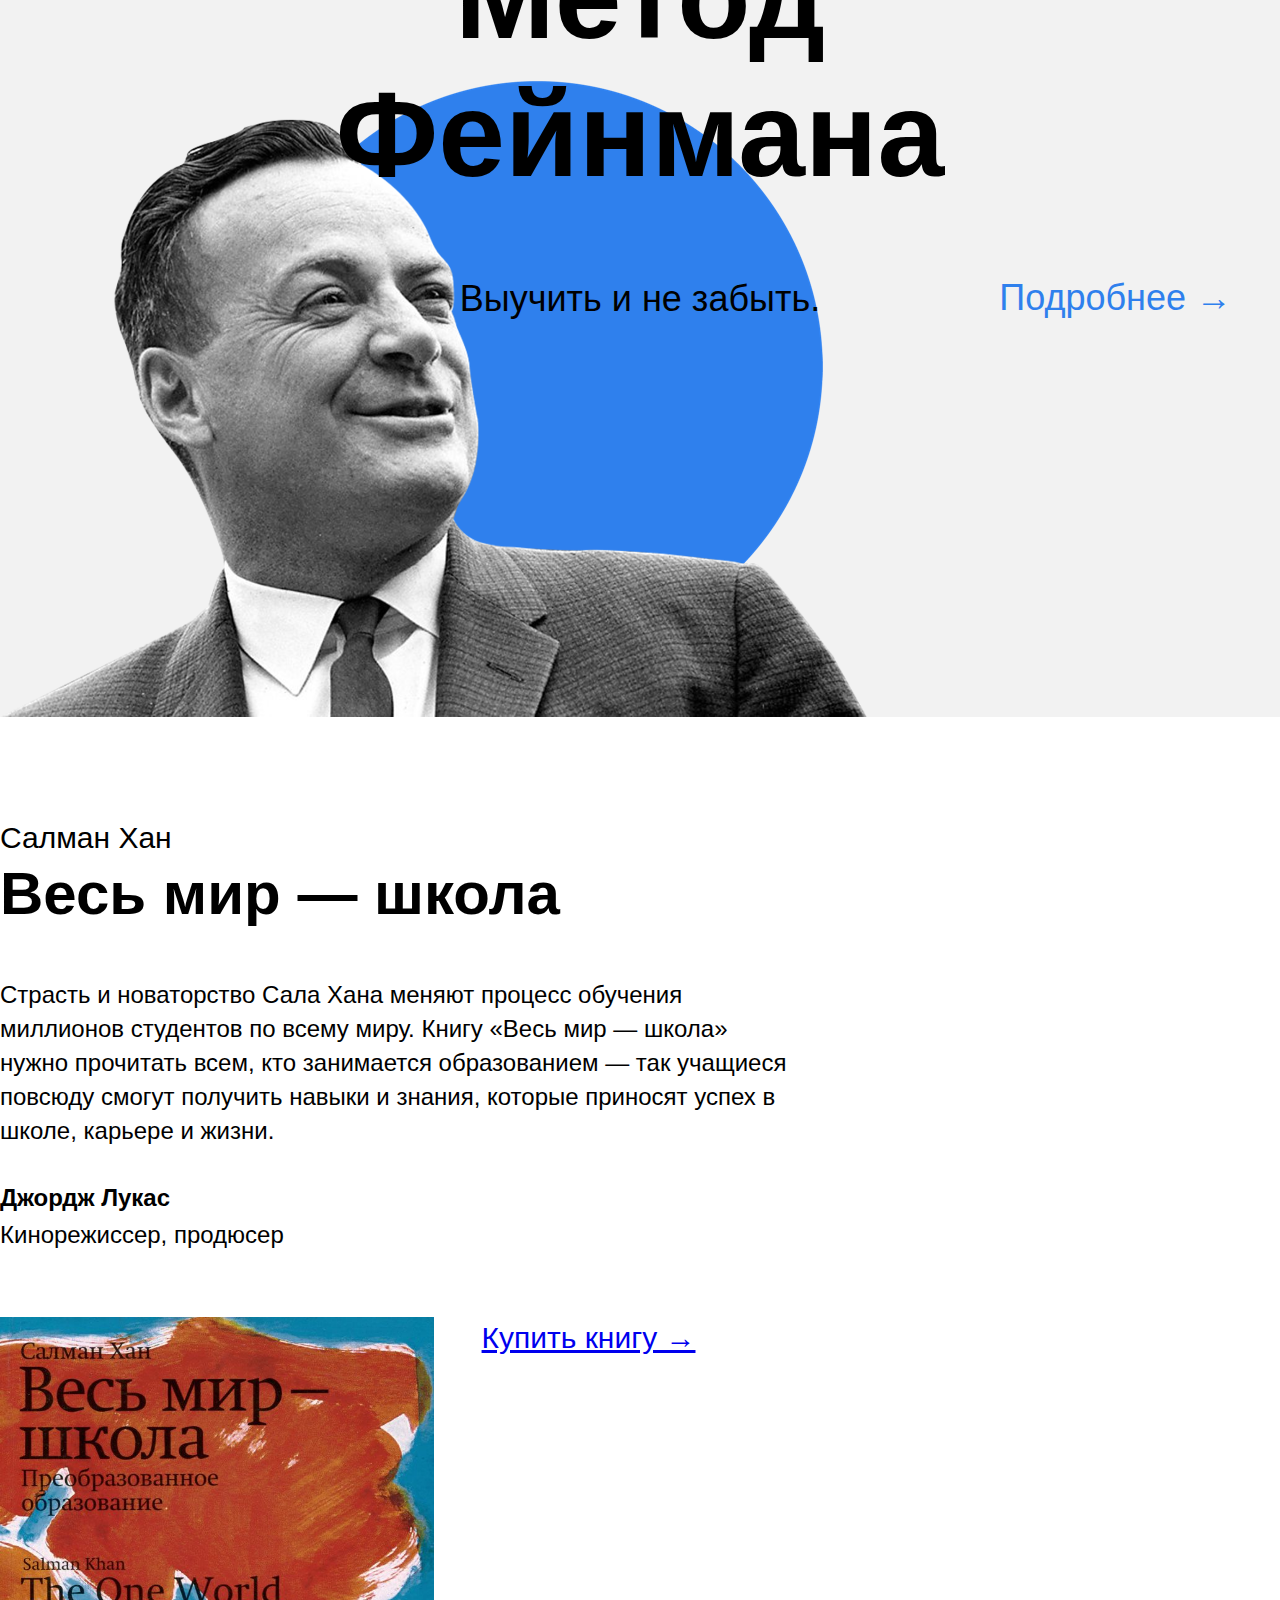
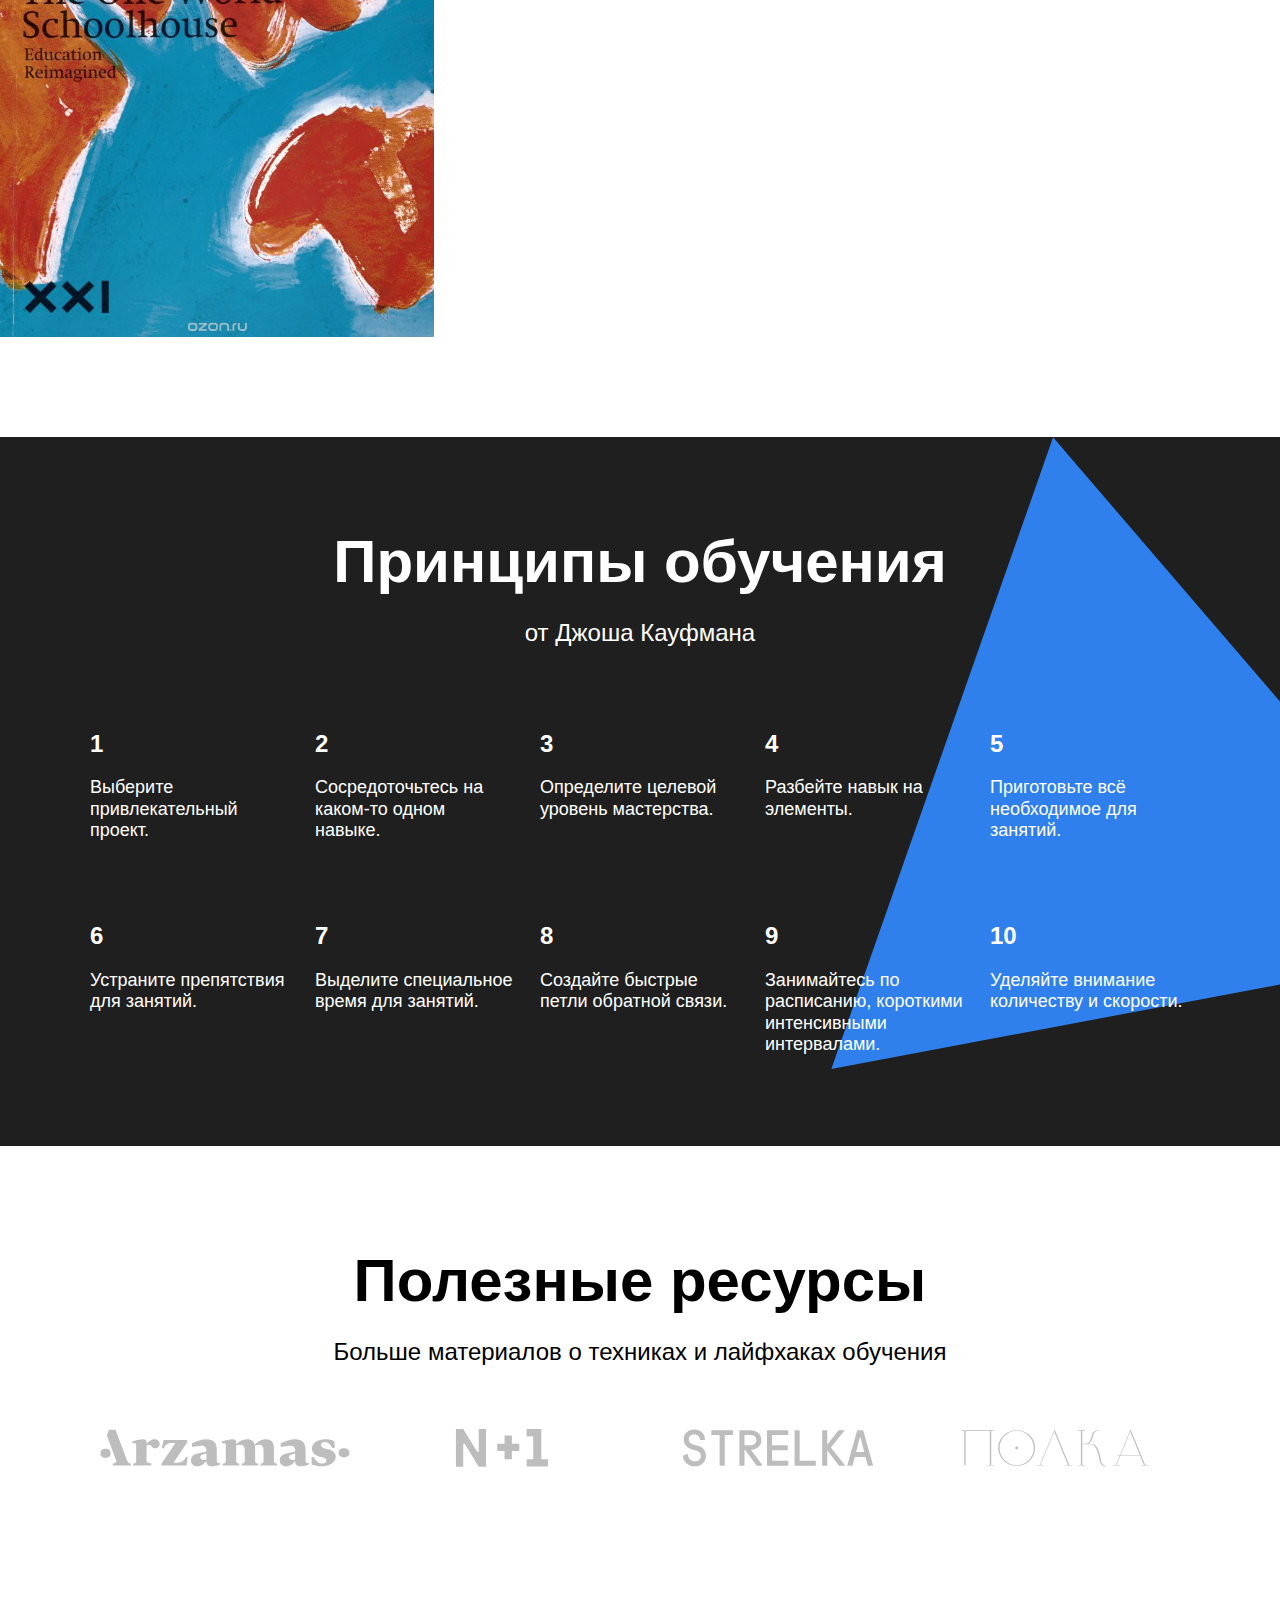
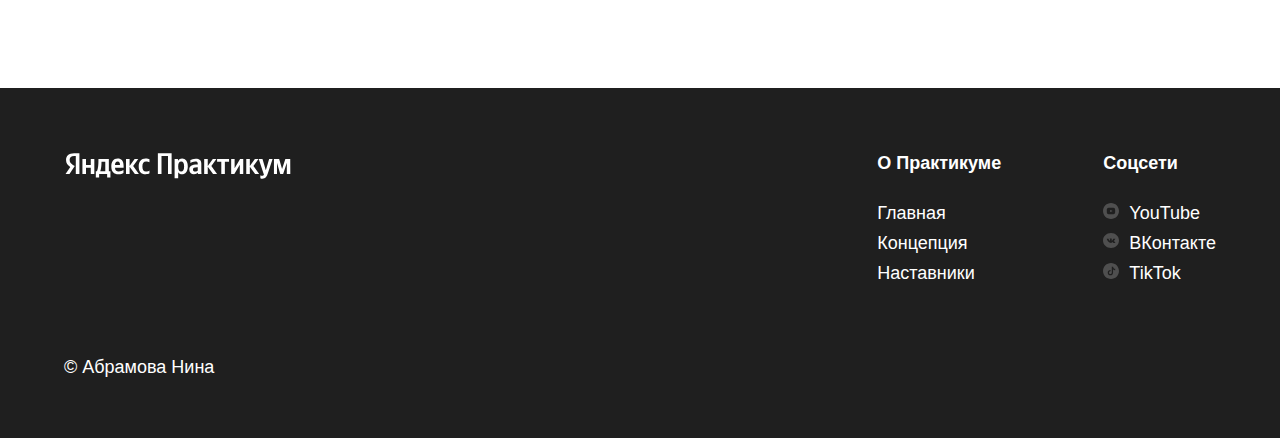
==== commit 59ac2933: "feat: add khan" ====
--- a/index.html
+++ b/index.html
@@ -199,8 +199,9 @@
         <p class="han__quote-author-subline">Кинорежиссер, продюсер</p>
 
         <div class="khan__book-container">
-          <img class="khan__book-pic" src="./images/khan-book.jpg" alt="Книга">
-          <a class="link khan__buy-link" href="#">Купить книгу &rarr;</a>
+          <img class="khan__book-pic" src="./images/khan-book.jpg" alt="Книга: Весь мир школа">
+          <div><a class="link khan__buy-link" href="#">Купить книгу &rarr;</a>
+          </div>
         </div>
       </div>
 
--- a/styles/style.css
+++ b/styles/style.css
@@ -353,6 +353,81 @@
 
 /*======== KHAN 7 =======*/
 
+.khan {
+  margin: 100px auto;
+
+}
+
+.khan__container {
+  width: 80%;
+  display: flex;
+  flex-flow: column;
+}
+
+.khan__author {
+  margin: 0;
+  padding: 0;
+  line-height: 42px;
+  font-size: 30px;
+  font-weight: normal;
+}
+
+.khan__title {
+  margin: 0;
+  padding: 0;
+  line-height: 1.15;
+  font-size: 60px;
+  font-weight: 600;
+  display: block;
+}
+
+.khan__quote {
+  margin: 0;
+  max-width: 790px;
+  padding-top: 50px;
+  padding-bottom: 36px;
+  line-height: 34px;
+  font-size: 24px;
+  font-weight: normal;
+  display: block;
+}
+
+.khan__quote-author {
+  margin: 0;
+  padding: 0;
+  line-height: 1.15;
+  font-size: 24px;
+  font-weight: 600;
+}
+
+.han__quote-author-subline {
+  margin: 0;
+  padding: 0;
+  padding: 10px 0 68px;
+  line-height: 1.15;
+  font-size: 24px;
+  font-weight: normal;
+}
+
+.khan__book-container {
+  display: flex;
+  justify-content: flex-start;
+}
+
+.khan__book-pic {
+  max-width: 608px;
+  max-height: 620px;
+}
+
+.khan__buy-link {
+  margin: 0;
+  padding: 0;
+  line-height: 42px;
+  font-size: 30px;
+  font-weight: normal;
+  padding-left: 48px;
+}
+
 /*======== KAUFMAN 8 =======*/
 /* и элемента с модификатором вида ключ-значение */
 .kaufman {
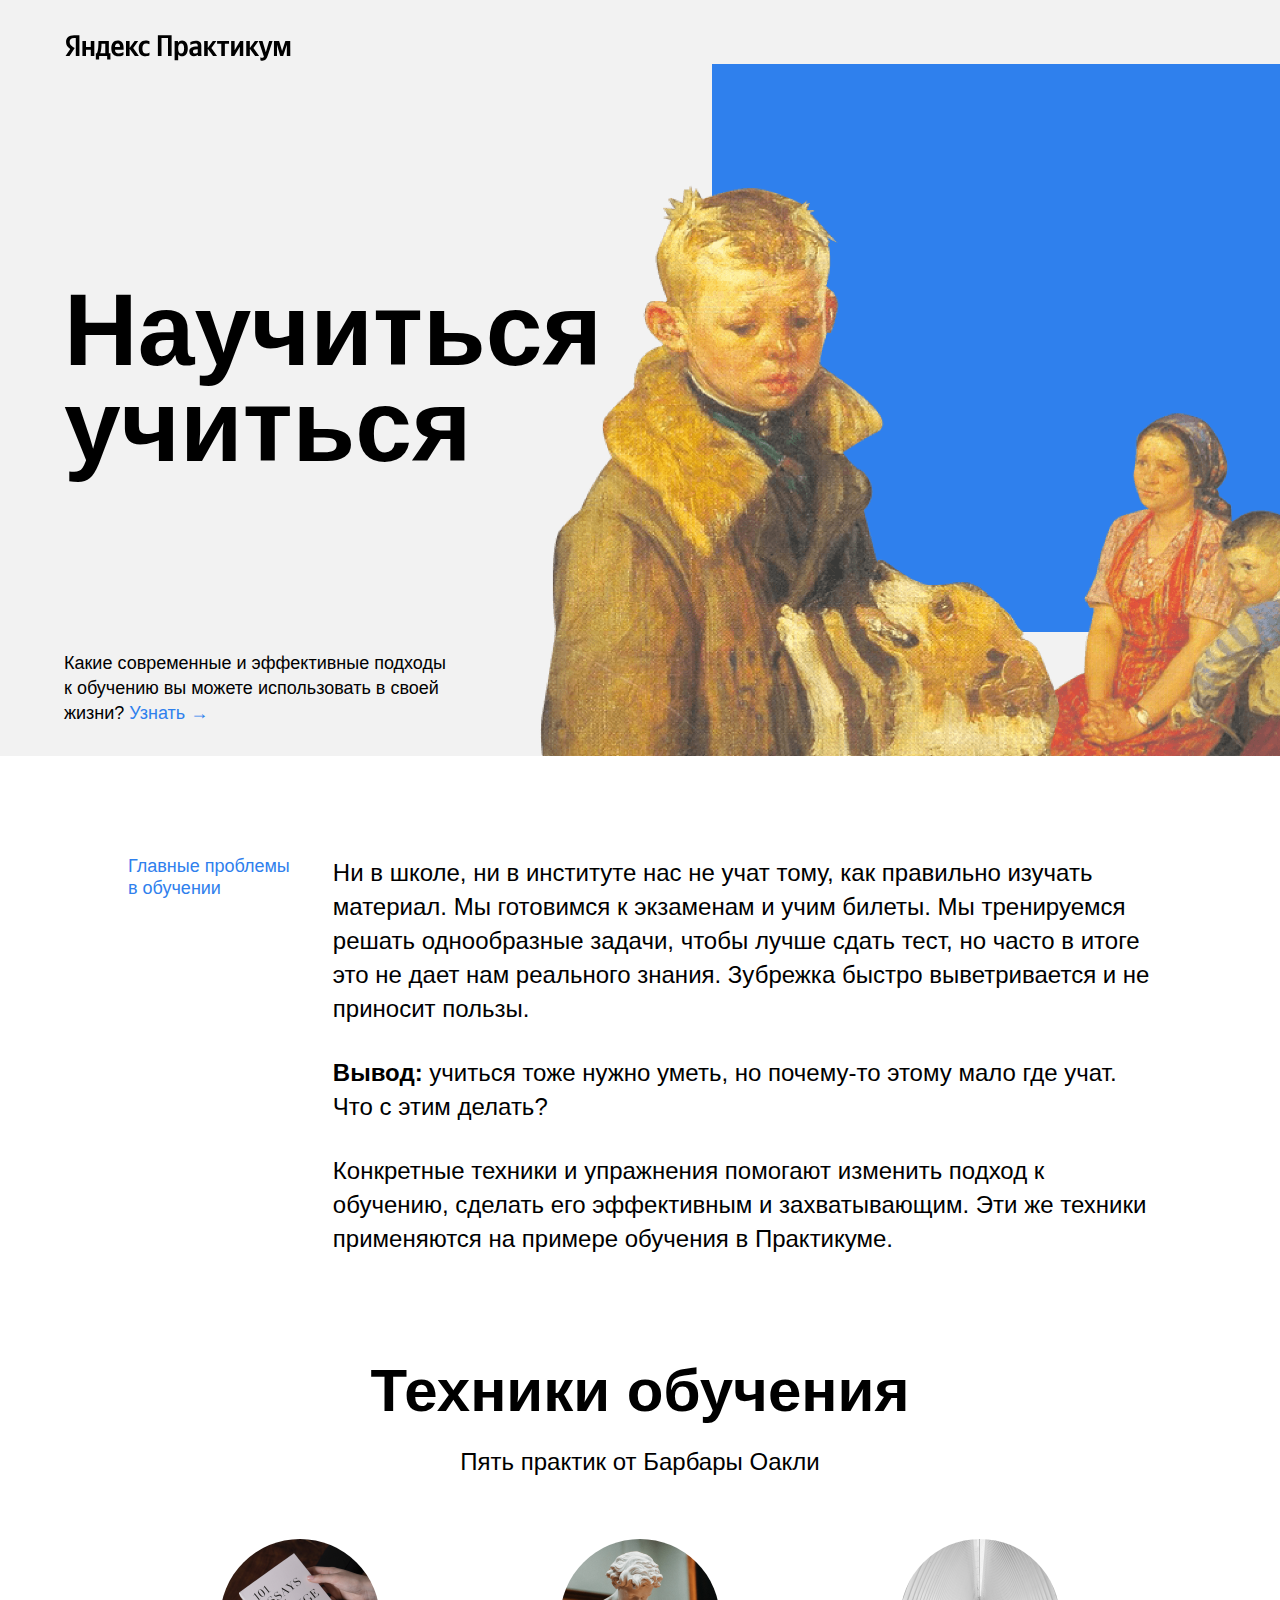
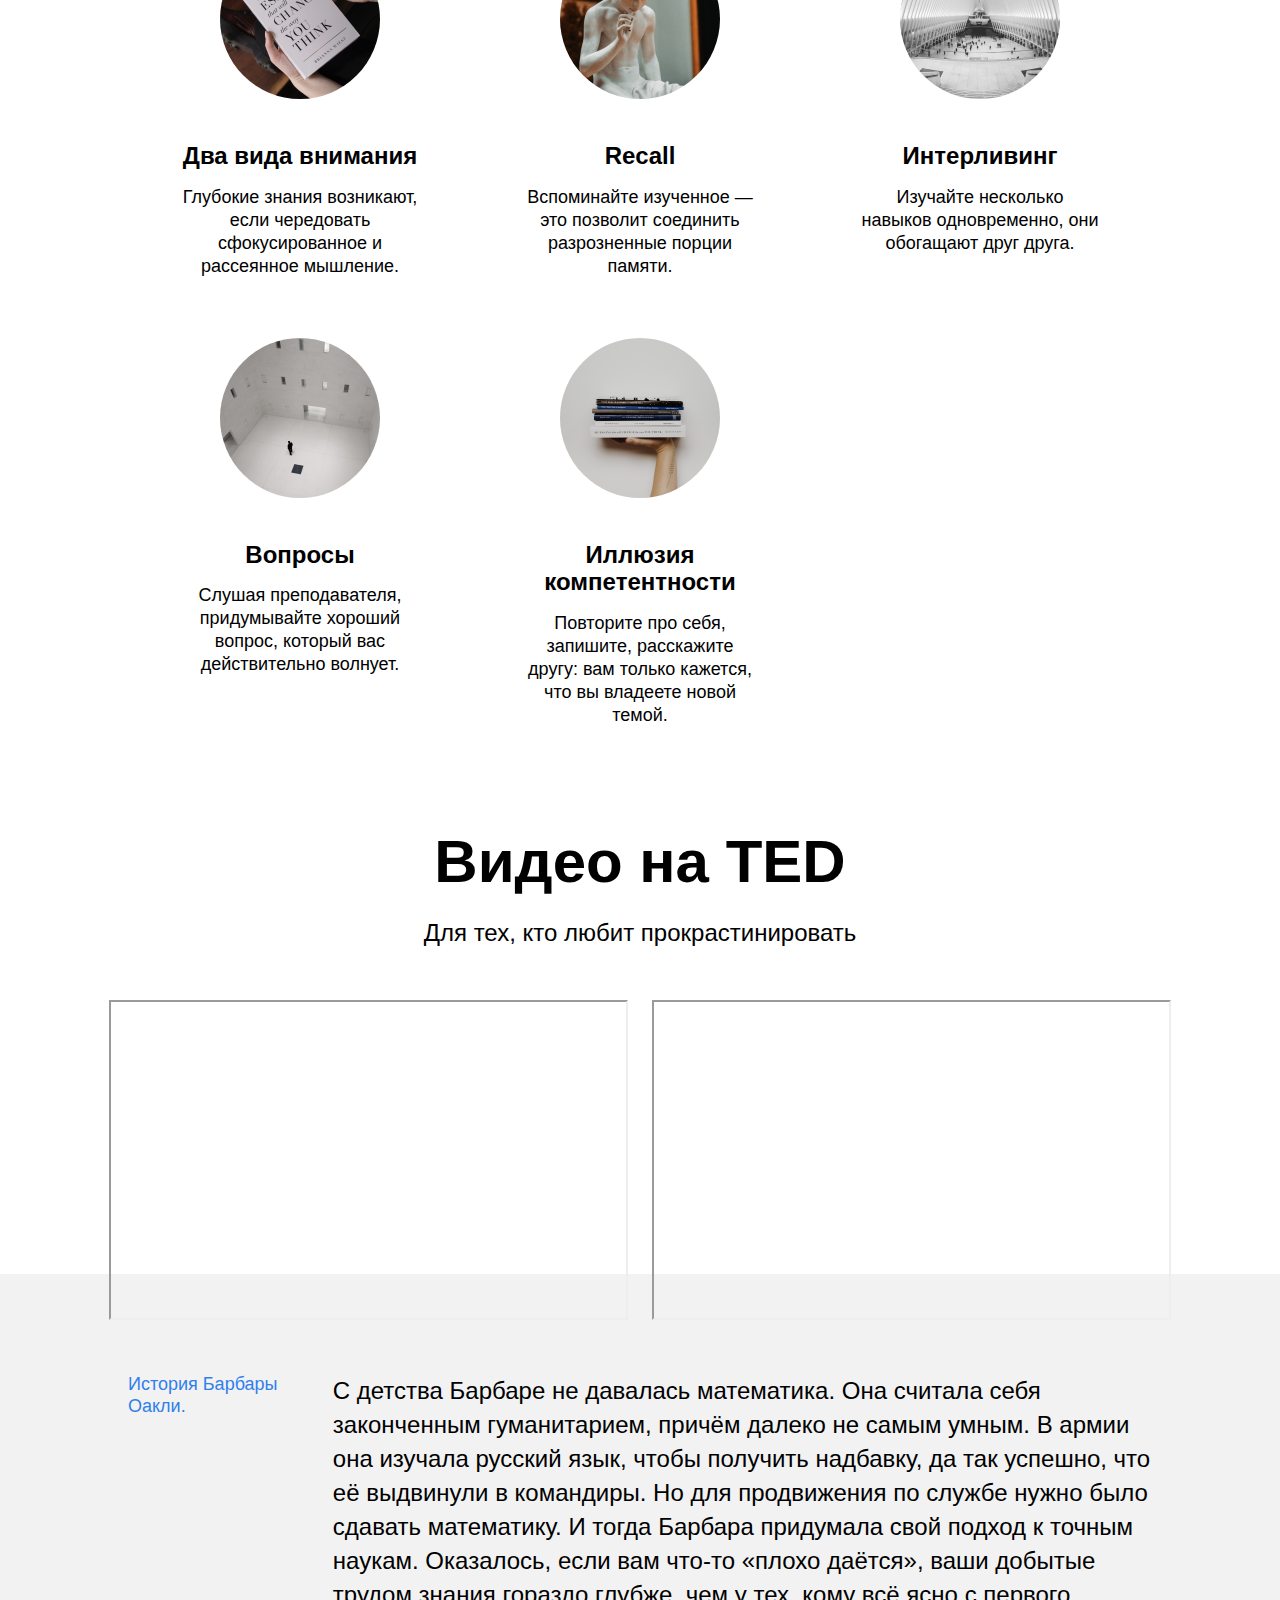
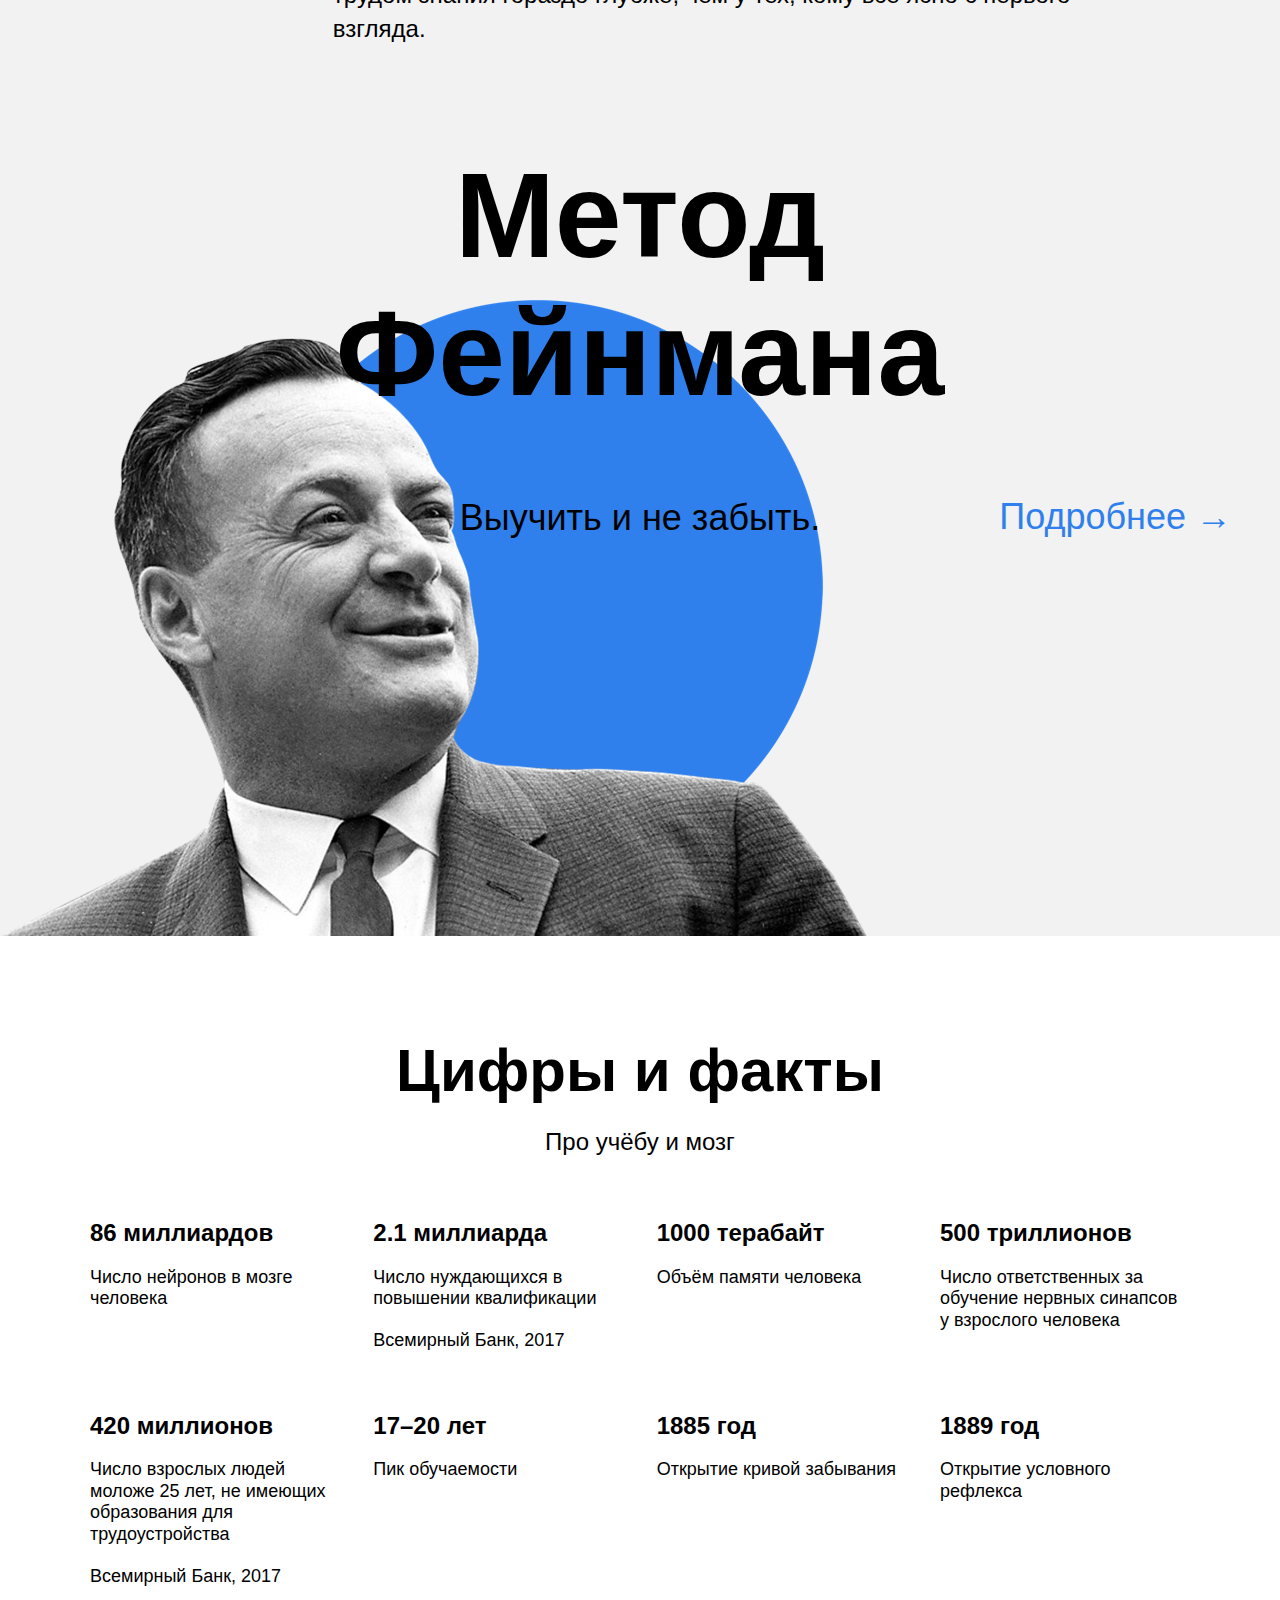
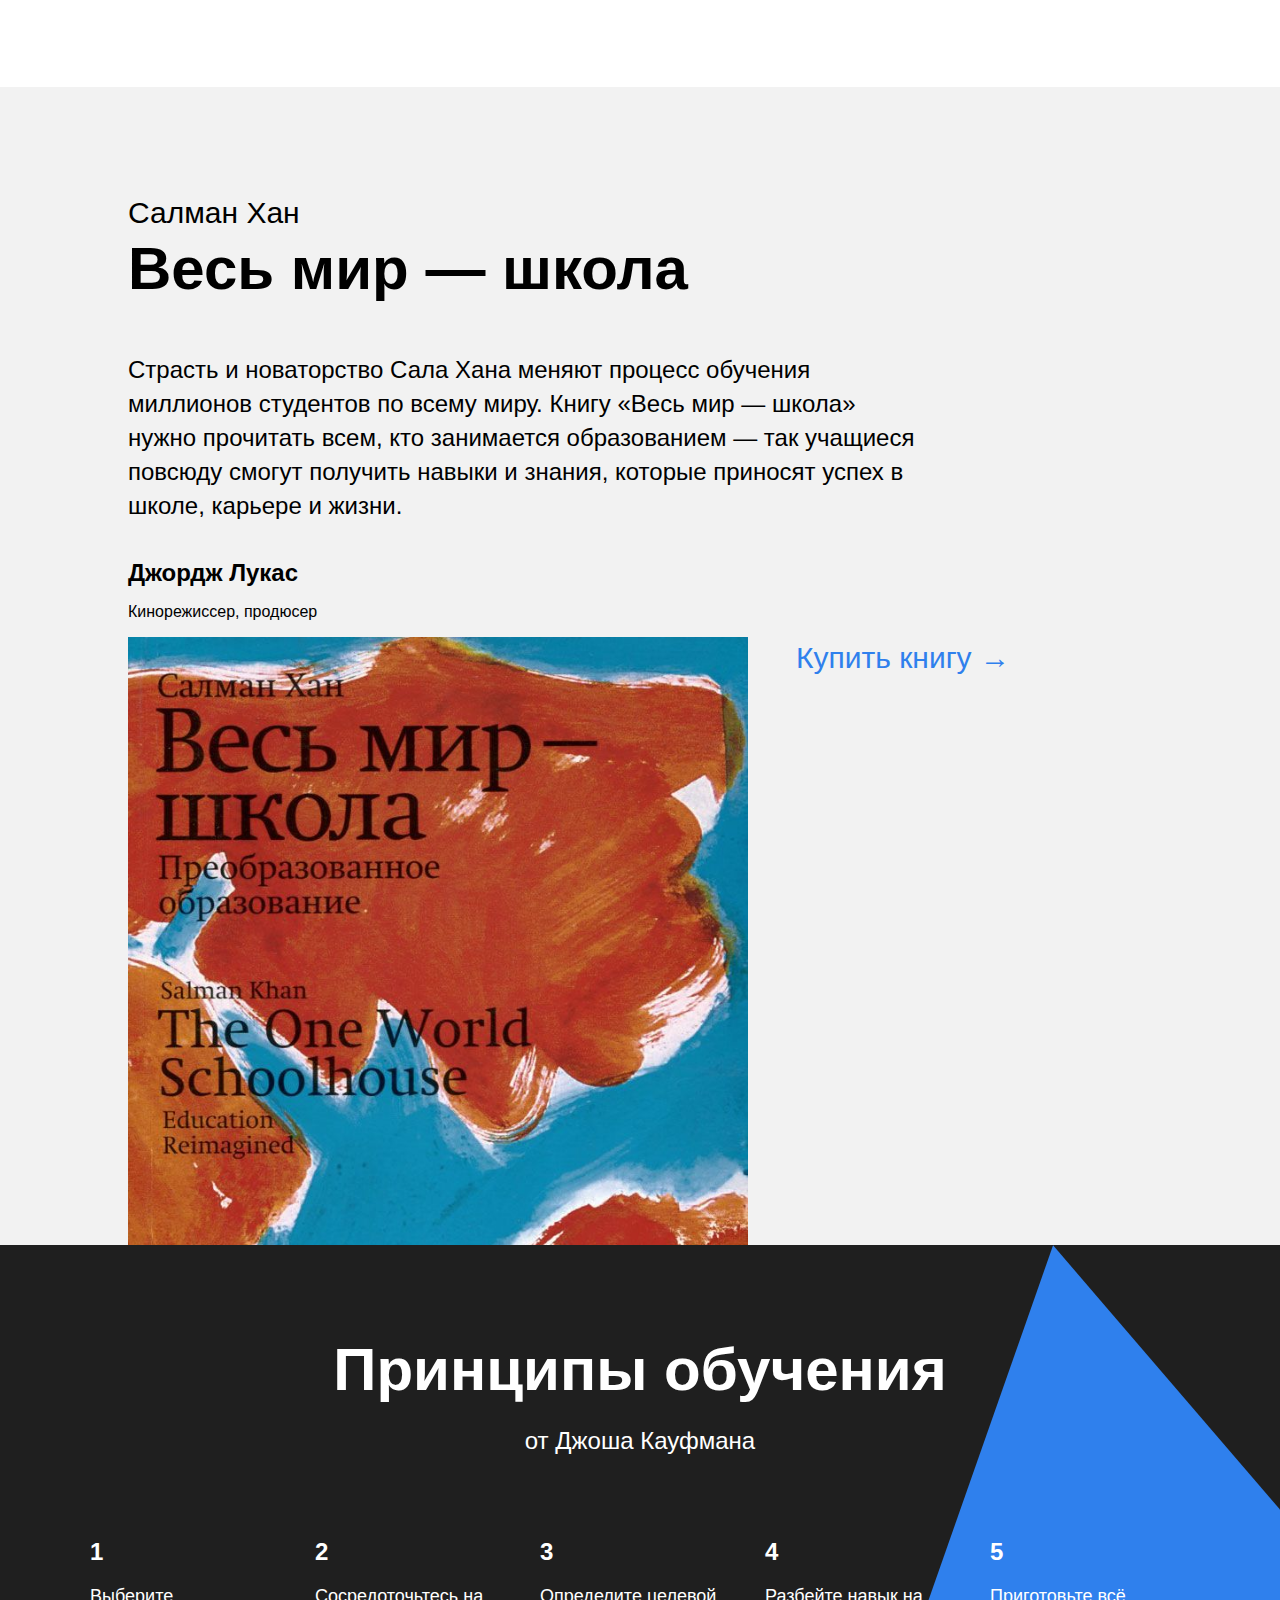
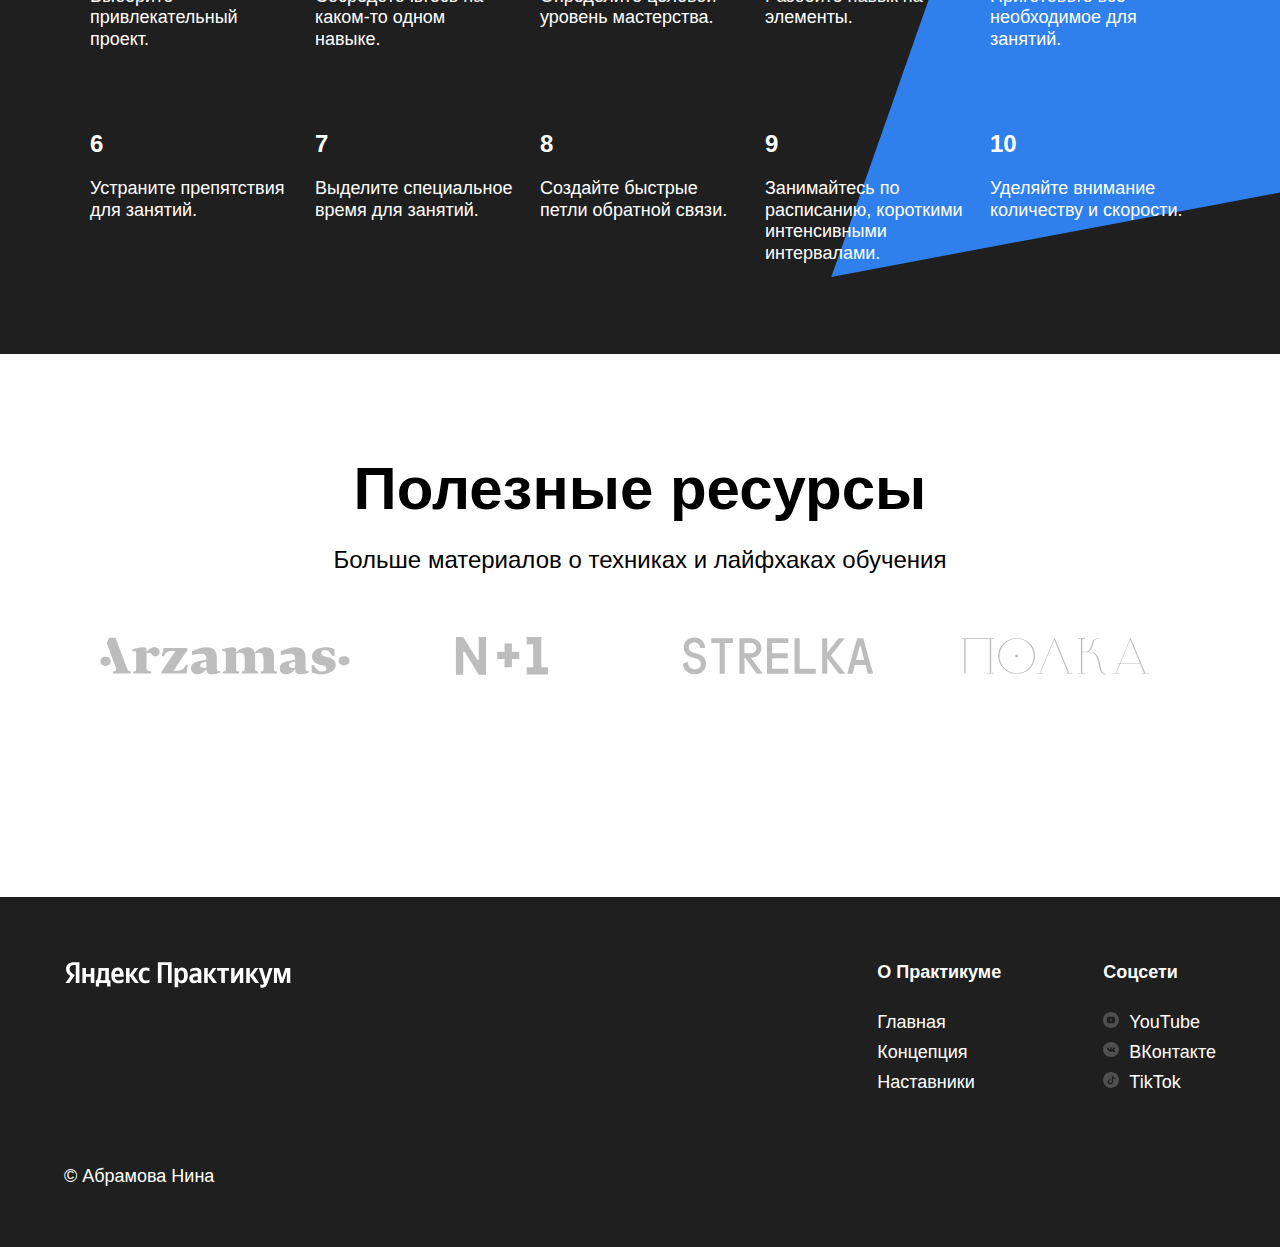
==== commit 2a93ab07: "feat: adjust blocks 2" ====
--- a/index.html
+++ b/index.html
@@ -19,7 +19,7 @@
       <a class="link header__link" href="#">Узнать &rarr;</a>
     </p>
     <img class="header__main-illustration" src="./images/header-image.png" alt="Мальчик с собакой">
-    <div class="header__square-pic header__square-pic_rotation"></div>
+    <div class="header__square-pic rotation"></div>
   </header>
 
   <main class="content">
@@ -90,8 +90,6 @@
           <h3 class="cards__title">Иллюзия компетентности</h3>
           <p class="cards__description">
             Повторите про себя, запишите, расскажите другу: вам только кажется, что вы владеете новой темой.</p>
-        </li>
-        <li class="cards__item" style="width: 250px;">
         </li>
       </ul>
     </section>
@@ -130,7 +128,16 @@
 
     </section>
 
-    <!--========= 5 section digits =======-->
+
+    <!--========= 5 section feynman =======-->
+
+    <section class="feynman">
+      <h2 class="feynman__title">Метод Фейнмана</h2>
+      <p class="feynman__subtitle">Выучить и не забыть.</p>
+      <a class="link feynman__link" href="#">Подробнее &rarr;</a>
+    </section>
+
+    <!--========= 6 section digits =======-->
     <section class="digits">
       <h2 class="section-title">Цифры и факты</h2>
       <p class="section-subtitle">Про учёбу и мозг</p>
@@ -178,13 +185,6 @@
           <p class="table__text">Открытие условного рефлекса</p>
         </li>
       </ul>
-    </section>
-    <!--========= 6 section feynman =======-->
-
-    <section class="feynman">
-      <h2 class="feynman__title">Метод Фейнмана</h2>
-      <p class="feynman__subtitle">Выучить и не забыть.</p>
-      <a class="link feynman__link" href="#">Подробнее &rarr;</a>
     </section>
 
     <!--========= 7 section khan =======-->
@@ -196,7 +196,7 @@
           миру. Книгу «Весь мир — школа» нужно прочитать всем, кто занимается образованием — так учащиеся повсюду смогут
           получить навыки и знания, которые приносят успех в школе, карьере и жизни.</p>
         <p class="khan__quote-author">Джордж Лукас</p>
-        <p class="han__quote-author-subline">Кинорежиссер, продюсер</p>
+        <p class="khan__quote-author-subline">Кинорежиссер, продюсер</p>
 
         <div class="khan__book-container">
           <img class="khan__book-pic" src="./images/khan-book.jpg" alt="Книга: Весь мир школа">
@@ -264,7 +264,7 @@
           <p class="table__text table__text_theme_dark">Уделяйте внимание количеству и скорости.</p>
         </li>
       </ul>
-      <div class="kaufman__triangle kaufman__triangle_rotation"></div>
+      <div class="kaufman__triangle rotation"></div>
     </section>
 
     <!--========= 9 section resources =======-->
--- a/styles/style.css
+++ b/styles/style.css
@@ -1,3 +1,13 @@
+@keyframes rotation {
+  from {
+    transform: rotate(0deg);
+  }
+
+  to {
+    transform: rotate(360deg);
+  }
+}
+
 .page {
   min-width: 1100px;
   /* мы ещё не умеем делать мобильную версию сайта, */
@@ -22,6 +32,7 @@
   align-items: center;
   display: flex;
   z-index: 1;
+  overflow: hidden;
 }
 
 /* ниже мы привели пример двух селекторов, чтобы вы вспомнили запись элемента */
@@ -35,10 +46,8 @@
   z-index: -1;
 }
 
-.header__square-pic_rotation {
-  transform: rotate(360deg);
-  transition: transform 20s linear;
-  animation-iteration-count: infinite;
+.rotation {
+  animation: rotation 20s linear infinite;
 }
 
 .header__main-illustration {
@@ -89,7 +98,7 @@
   z-index: 1;
 }
 
-.header__link {
+.link {
   text-decoration: none;
   color: #2f80ed;
 }
@@ -106,7 +115,7 @@
 .description {
   display: flex;
   justify-content: center;
-  padding: 100px 0;
+  margin: 100px 0;
 }
 
 .two-columns {
@@ -166,9 +175,10 @@
   margin: 0;
   padding: 0;
   display: flex;
-  justify-content: space-between;
   flex-wrap: wrap;
-  max-width: 920px;
+  flex-direction: row;
+  width: 920px;
+  column-gap: 100px;
 }
 
 .cards__item {
@@ -176,7 +186,7 @@
   padding: 0;
   flex-direction: column;
   display: flex;
-  max-width: 250px;
+  max-width: 240px;
 }
 
 .cards__image {
@@ -184,6 +194,7 @@
   padding: 0;
   max-width: 160px;
   max-height: 160px;
+  border-radius: 50%;
 }
 
 .cards__title {
@@ -201,6 +212,7 @@
   line-height: 23px;
   font-size: 18px;
   font-weight: normal;
+  text-align: center;
 }
 
 /*=========== VIDEO 3 =========*/
@@ -220,8 +232,12 @@
 }
 
 .video__iframe {
-  min-width: 720px;
-  min-height: 405px;
+  width: 515px;
+  height: 316px;
+}
+
+.video__iframe:not(:last-child) {
+  margin-right: 20px;
 }
 
 /*=========== OAKLEY 4 =========*/
@@ -229,7 +245,7 @@
 .oakley {
   display: flex;
   justify-content: center;
-  padding: 100px 0 50px;
+  padding: 100px 0 0;
   background-color: #f2f2f2;
 }
 
@@ -347,19 +363,18 @@
   line-height: 51px;
   right: 48px;
   top: 50%;
-  text-decoration: none;
-  color: #2f80ed;
 }
 
 /*======== KHAN 7 =======*/
 
 .khan {
-  margin: 100px auto;
-
+  background: #f2f2f2;
+  padding: 105px 0 0;
 }
 
 .khan__container {
   width: 80%;
+  margin: 0 auto;
   display: flex;
   flex-flow: column;
 }
@@ -415,8 +430,11 @@
 }
 
 .khan__book-pic {
-  max-width: 608px;
-  max-height: 620px;
+  width: 620px;
+  height: 608px;
+  object-fit: cover;
+  object-position: top;
+  padding-right: 48px;
 }
 
 .khan__buy-link {
@@ -425,7 +443,6 @@
   line-height: 42px;
   font-size: 30px;
   font-weight: normal;
-  padding-left: 48px;
 }
 
 /*======== KAUFMAN 8 =======*/
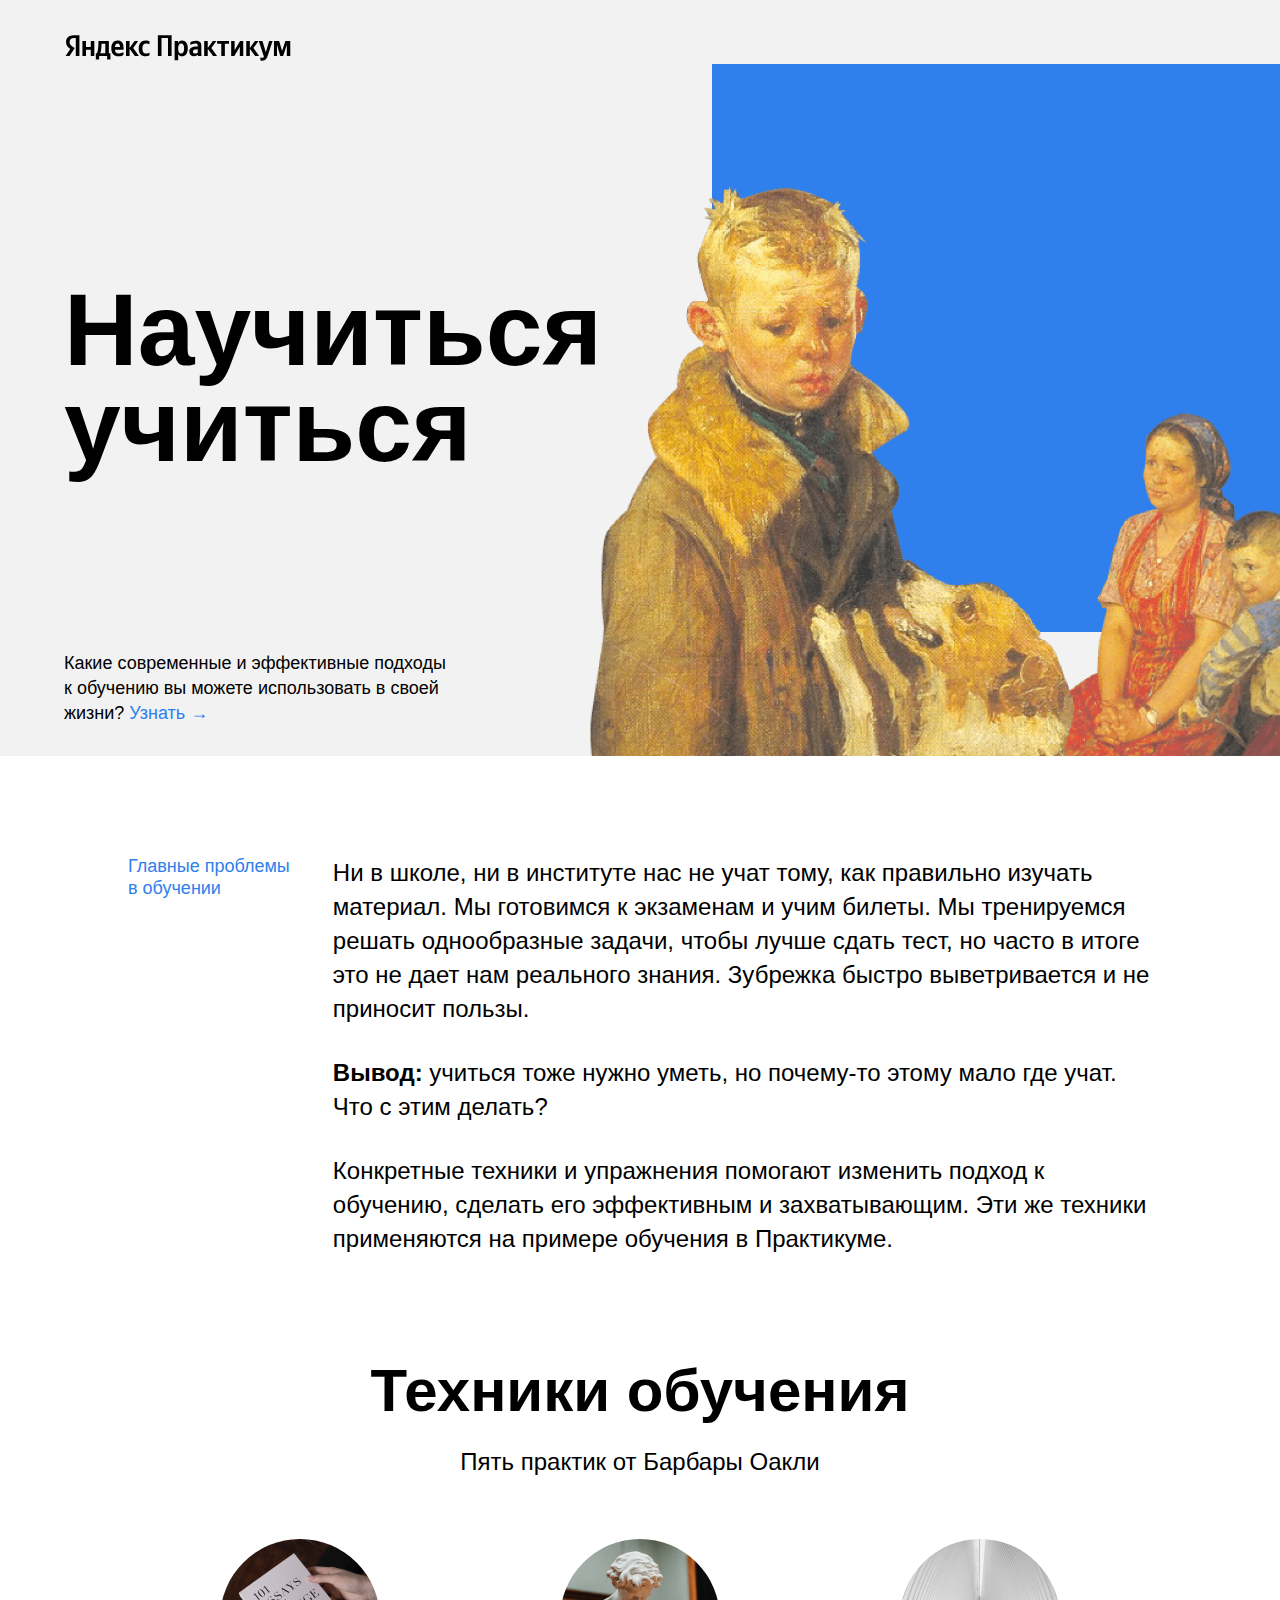
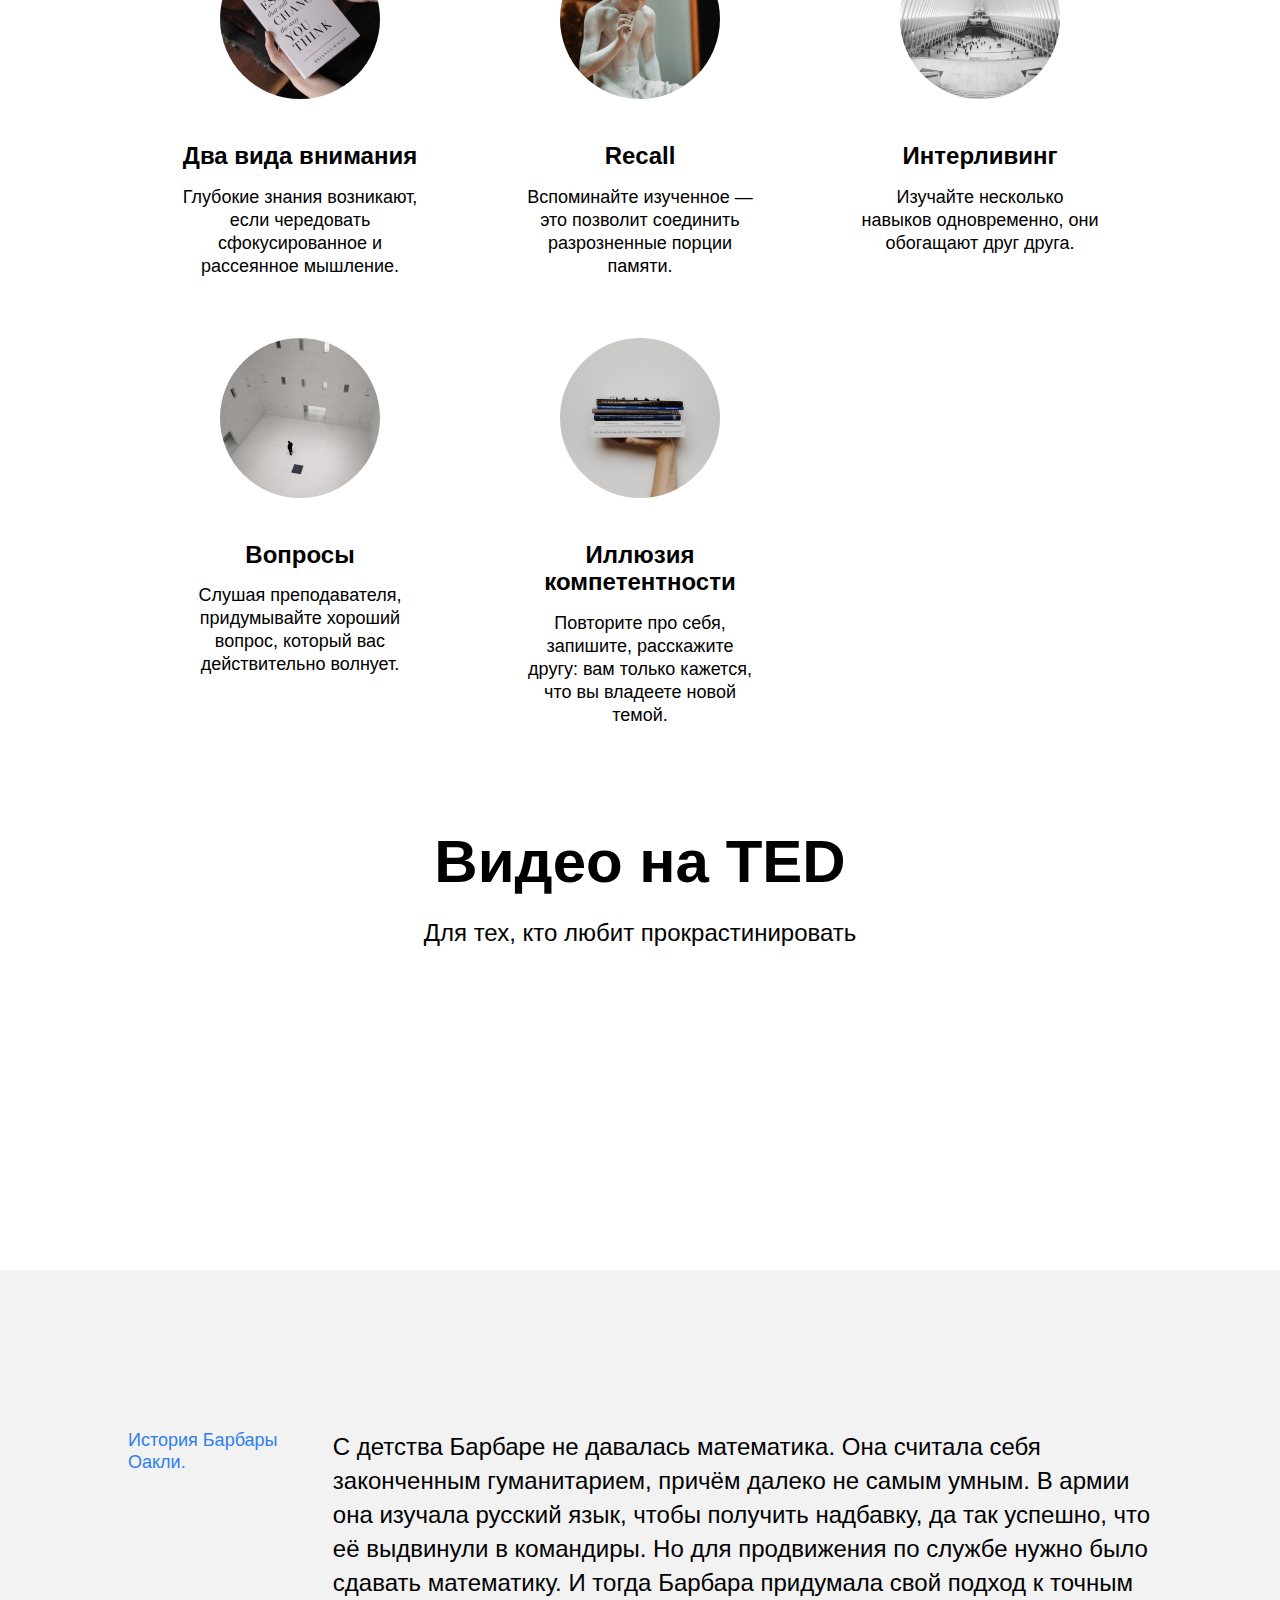
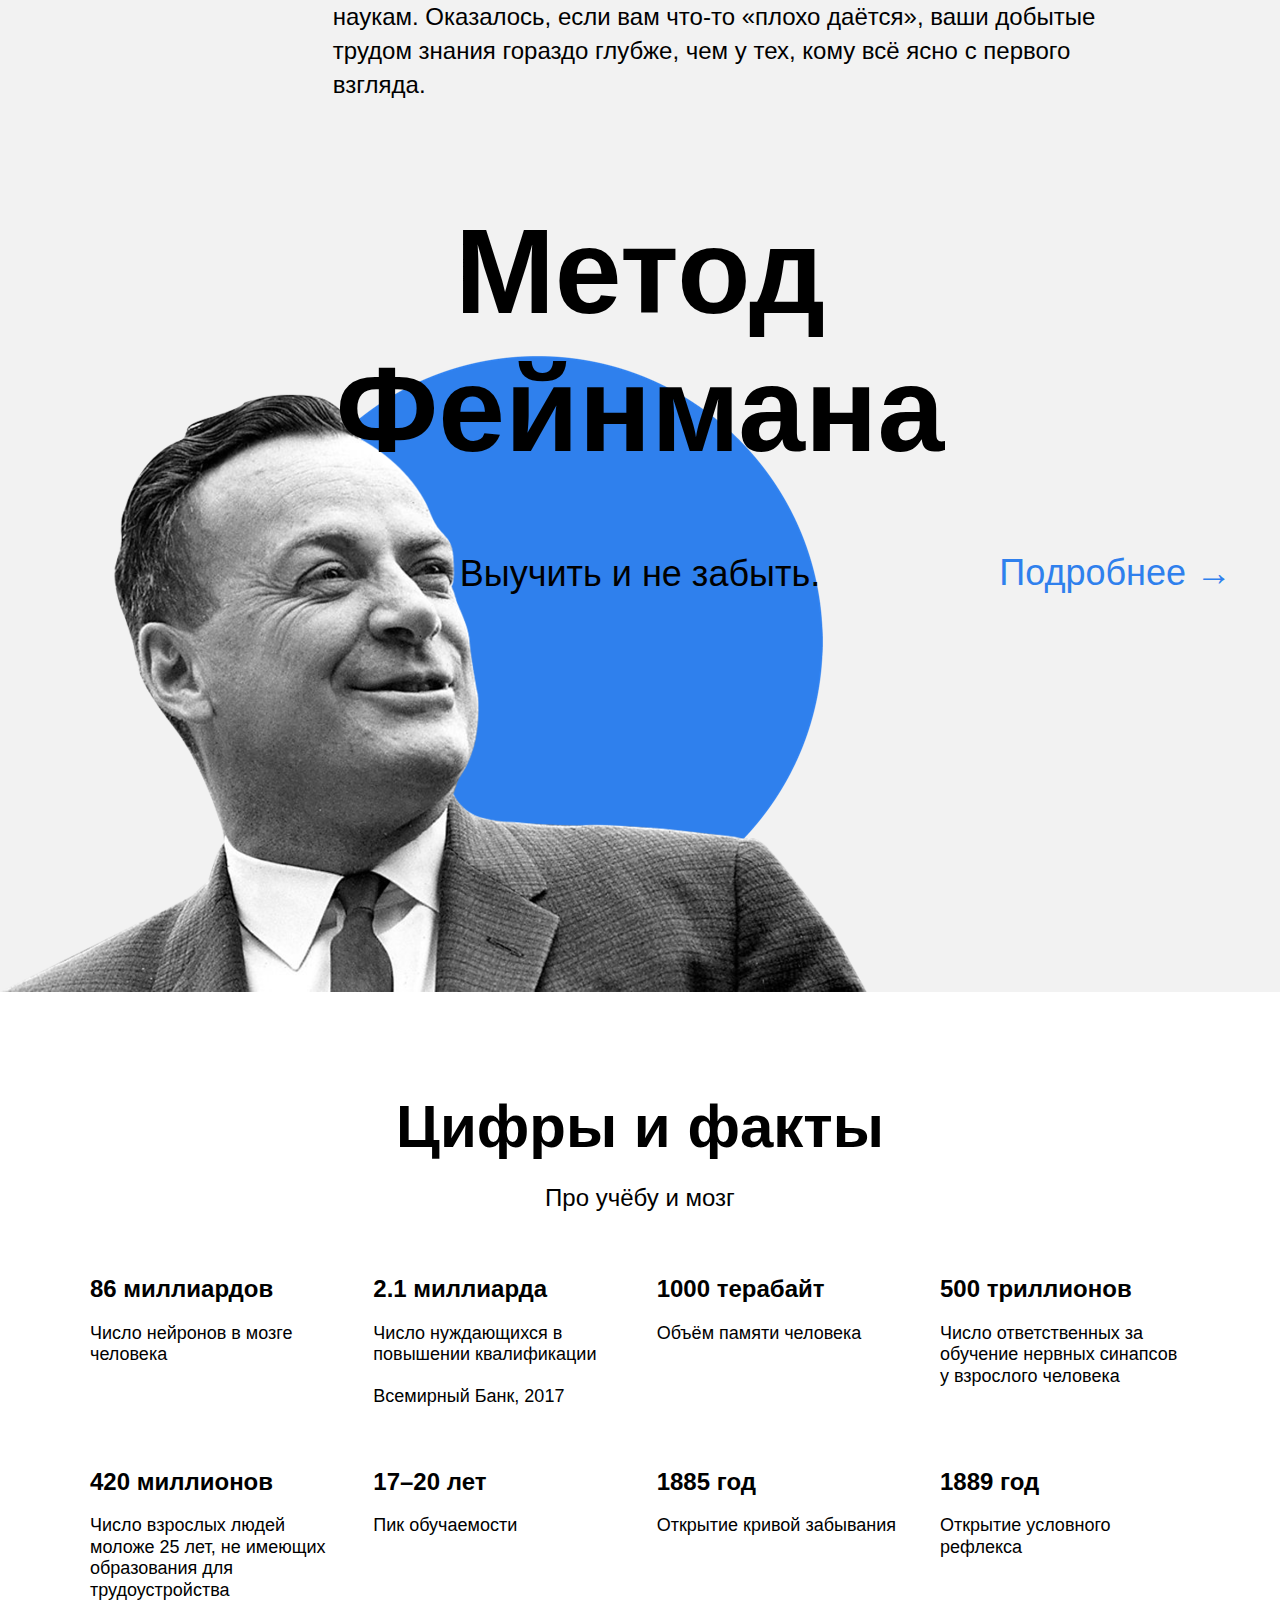
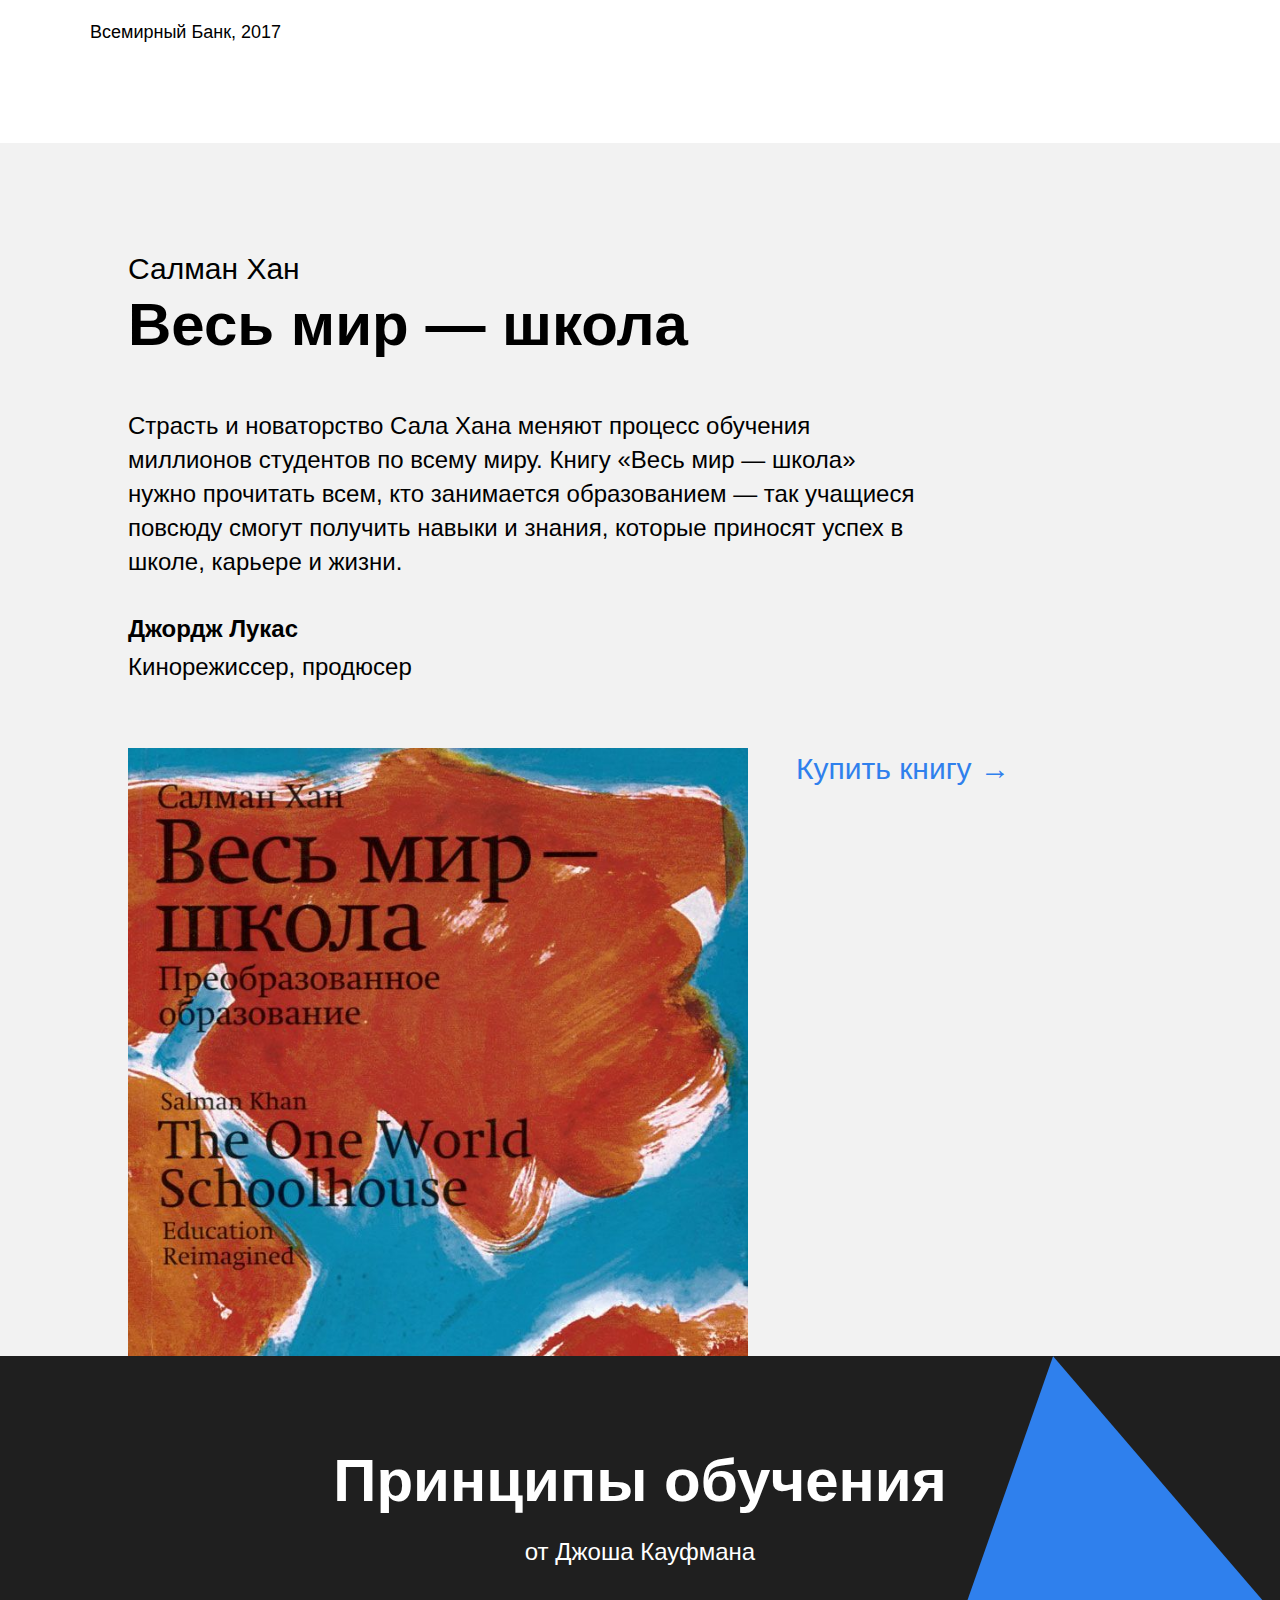
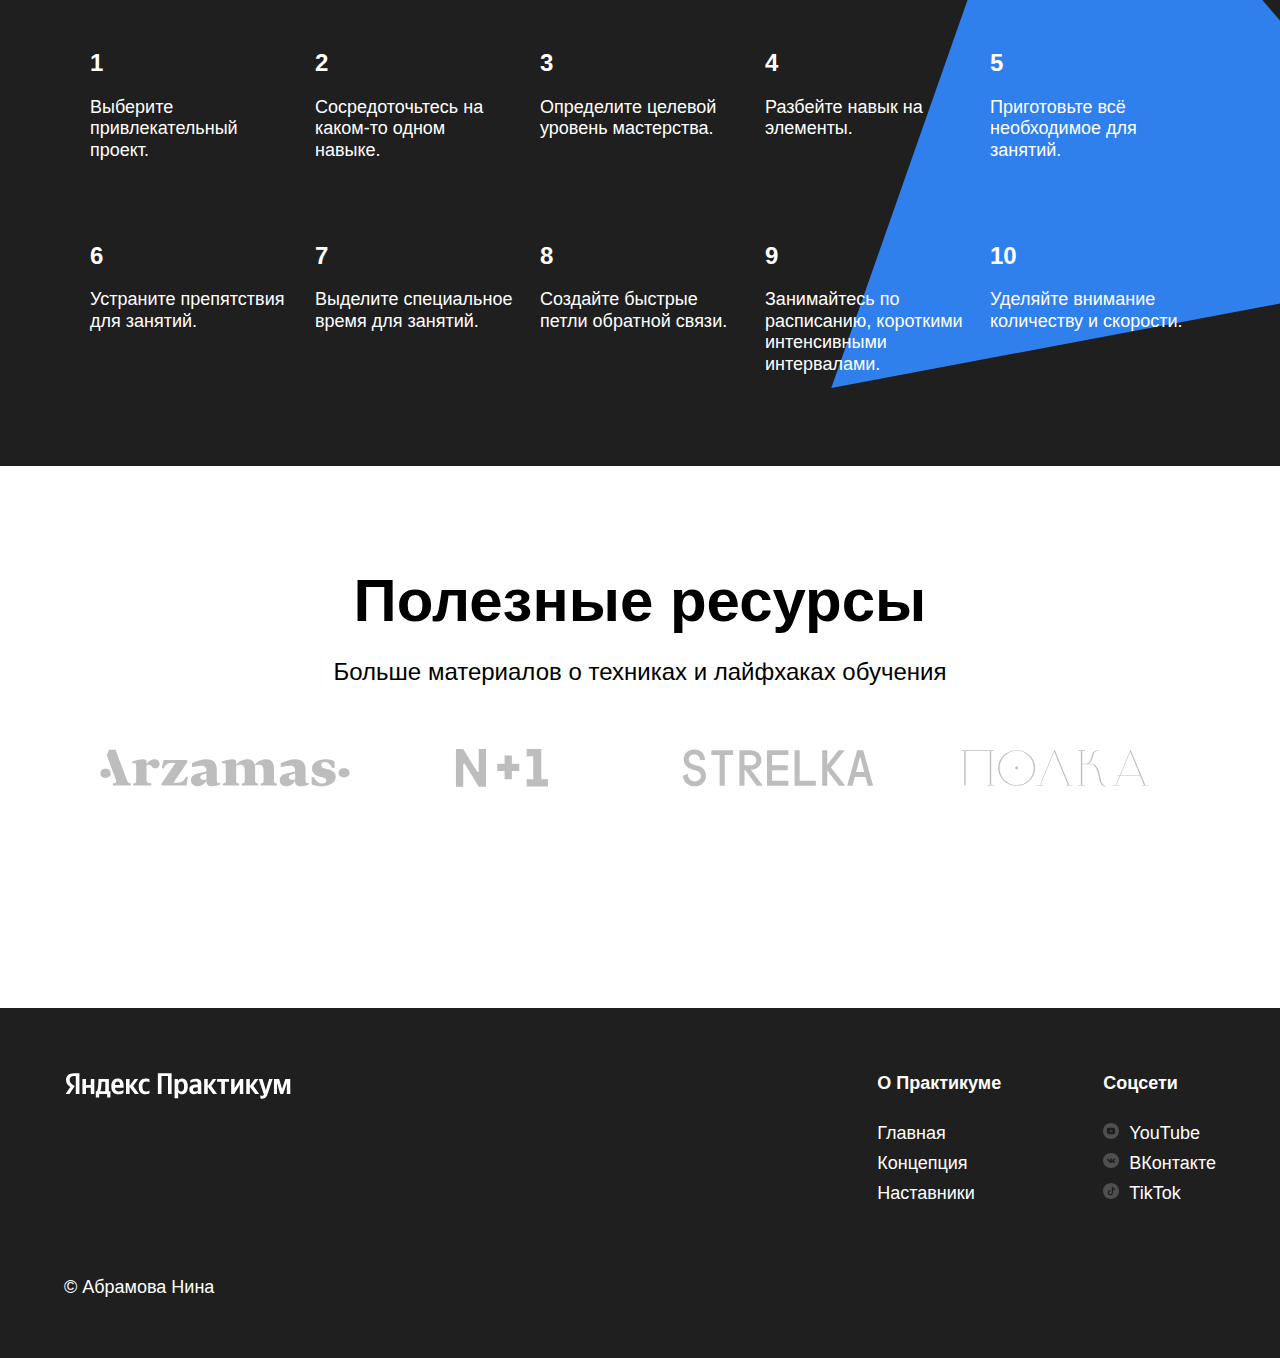
==== commit 0c0f40cc: "fix: file structure" ====
--- a/index.html
+++ b/index.html
@@ -4,8 +4,7 @@
 <head>
   <meta charset="UTF-8">
   <meta name="viewport" content="width=device-width, initial-scale=1.0">
-  <link rel="stylesheet" href="./styles/normalize.css">
-  <link rel="stylesheet" href="./styles/style.css">
+  <link rel="stylesheet" href="./pages/index.css">
   <title>Научиться учиться</title>
 </head>
 
@@ -49,7 +48,6 @@
       </div>
     </section>
 
-
     <!--========= 2 section techniques =======-->
     <section class="techniques">
 
@@ -101,9 +99,9 @@
       <p class="section-subtitle">Для тех, кто любит прокрастинировать</p>
 
       <div class="video__iframes">
-        <iframe class="video__iframe" type="text/html" src="https://www.youtube.com/embed/5MgBikgcWnY">
+        <iframe class="video__iframe" src="https://www.youtube.com/embed/5MgBikgcWnY">
         </iframe>
-        <iframe class="video__iframe" type="text/html" src="https://www.youtube.com/embed/arj7oStGLkU">
+        <iframe class="video__iframe" src="https://www.youtube.com/embed/arj7oStGLkU">
         </iframe>
       </div>
 
@@ -127,7 +125,6 @@
       </div>
 
     </section>
-
 
     <!--========= 5 section feynman =======-->
 
@@ -197,11 +194,9 @@
           получить навыки и знания, которые приносят успех в школе, карьере и жизни.</p>
         <p class="khan__quote-author">Джордж Лукас</p>
         <p class="khan__quote-author-subline">Кинорежиссер, продюсер</p>
-
         <div class="khan__book-container">
           <img class="khan__book-pic" src="./images/khan-book.jpg" alt="Книга: Весь мир школа">
-          <div><a class="link khan__buy-link" href="#">Купить книгу &rarr;</a>
-          </div>
+          <a class="link khan__buy-link" href="#">Купить книгу &rarr;</a>
         </div>
       </div>
 
--- a/pages/index.css
+++ b/pages/index.css
@@ -0,0 +1,85 @@
+@import url(/vendor/normalize.css);
+
+@import url(/blocks/link/link.css);
+
+@import url(/blocks/logo/logo.css);
+@import url(/blocks/logo/_place/logo_place_footer.css);
+@import url(/blocks/logo/_place/logo_place_header.css);
+
+@import url(/blocks/page/page.css);
+
+@import url(/blocks/subtitle/section-subtitle.css);
+@import url(/blocks/title/section-title.css);
+
+@import url(/blocks/rotation/rotation.css);
+
+@import url(/blocks/header/header.css);
+@import url(/blocks/header/__title/header__title.css);
+@import url(/blocks/header/__subtitle/header__subtitle.css);
+@import url(/blocks/header/__main-illustration/header__main-illustration.css);
+@import url(/blocks/header/__square-pic/header__square-pic.css);
+
+@import url(/blocks/description/description.css);
+
+@import url(/blocks/two-columns/two-columns.css);
+@import url(/blocks/two-columns/__breef/two-columns__breef.css);
+@import url(/blocks/two-columns/__main-text/two-columns__main-text.css);
+@import url(/blocks/two-columns/__paragraph/two-columns__paragraph.css);
+@import url(/blocks/two-columns/__span-accent/two-columns__span-accent.css);
+
+@import url(/blocks/techniques/techniques.css);
+@import url(/blocks/techniques/cards/cards.css);
+@import url(/blocks/techniques/__item/cards__item.css);
+@import url(/blocks/techniques/__image/cards__image.css);
+@import url(/blocks/techniques/__title/cards__title.css);
+@import url(/blocks/techniques/__description/cards__description.css);
+
+@import url(/blocks/video/video.css);
+@import url(/blocks/video/__iframes/video__iframes.css);
+@import url(/blocks/video/__iframe/video__iframe.css);
+
+@import url(/blocks/oakley/oakley.css);
+
+@import url(/blocks/feynman/feynman.css);
+@import url(/blocks/feynman/__title/feynman__title.css);
+@import url(/blocks/feynman/__subtitle/feynman__subtitle.css);
+@import url(/blocks/feynman/__link/feynman__link.css);
+
+@import url(/blocks/digits/digits.css);
+@import url(/blocks/table/table.css);
+@import url(/blocks/table/__cell/table__cell.css);
+@import url(/blocks/table/__heading/table__heading.css);
+@import url(/blocks/table/__text/table__text.css);
+
+
+@import url(/blocks/khan/khan.css);
+@import url(/blocks/khan/__container/khan__container.css);
+@import url(/blocks/khan/__author/khan__author.css);
+@import url(/blocks/khan/__title/khan__title.css);
+@import url(/blocks/khan/__quote/khan__quote.css);
+@import url(/blocks/khan/__quote-author/khan__quote-author.css);
+@import url(/blocks/khan/__quote-author-subline/khan__quote-author-subline.css);
+@import url(/blocks/khan/__book-container/khan__book-container.css);
+@import url(/blocks/khan/__book-pik/khan__book-pic.css);
+@import url(/blocks/khan/__buy-link/khan__buy-link.css);
+
+@import url(/blocks/kaufman/kaufman.css);
+@import url(/blocks/kaufman/section-title/section-title_theme_dark.css);
+@import url(/blocks/kaufman/_theme/table_theme_dark.css);
+@import url(/blocks/kaufman/_theme/__cell/table__cell_theme_dark.css);
+@import url(/blocks/kaufman/_theme/__text/table__text_theme_dark.css);
+@import url(/blocks/kaufman/__triangle/kaufman__triangle.css);
+
+@import url(/blocks/resources/resources.css);
+@import url(/blocks/resources/__link/resources__link.css);
+
+@import url(/blocks/footer/footer.css);
+@import url(/blocks/footer/__columns/footer__columns.css);
+@import url(/blocks/footer/__column/_content/footer__column_content_copyright.css);
+@import url(/blocks/footer/__column/_content/footer__column_content_info.css);
+@import url(/blocks/footer/__column/_content/footer__column_content_social.css);
+@import url(/blocks/footer/__author/footer__author.css);
+@import url(/blocks/footer/__column-heading/footer__column-heading.css);
+@import url(/blocks/footer/__column-links/footer__column-links.css);
+@import url(/blocks/footer/__column-link/footer__column-link.css);
+@import url(/blocks/footer/__social-icon/footer__social-icon.css);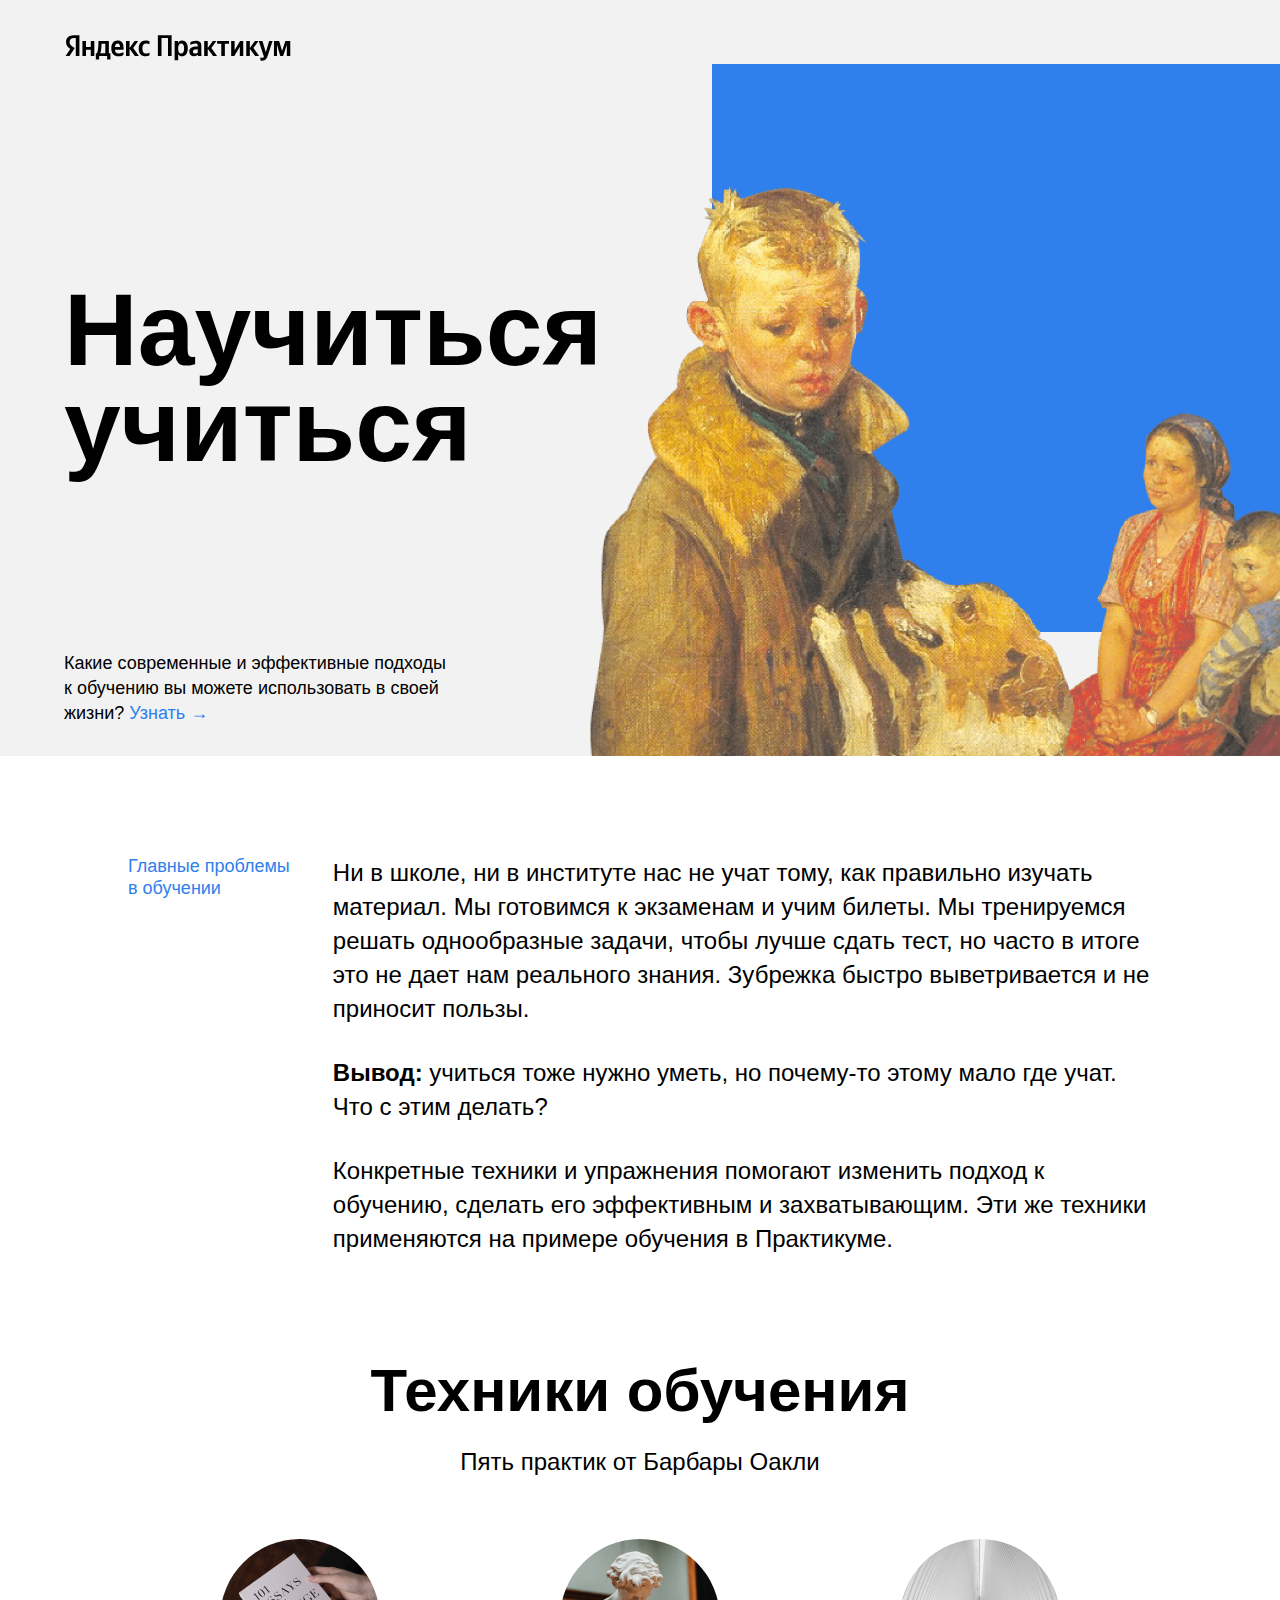
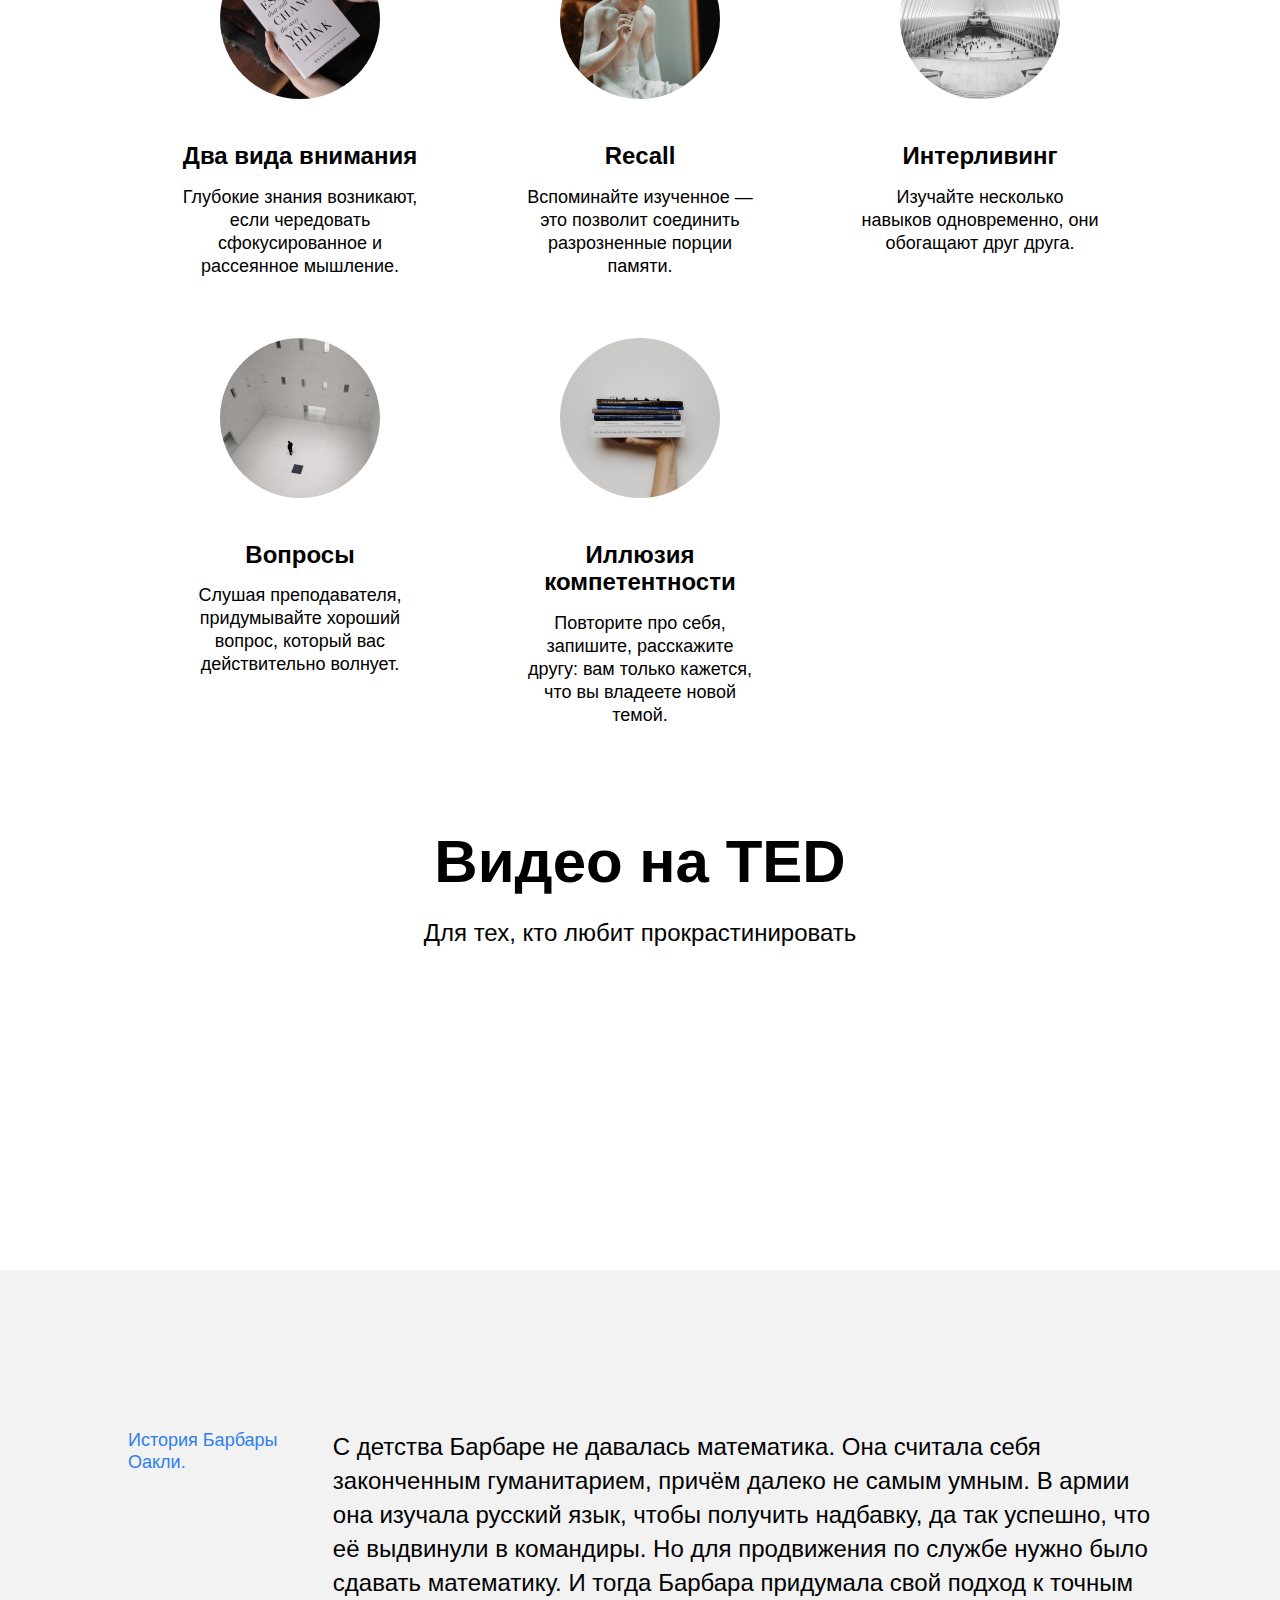
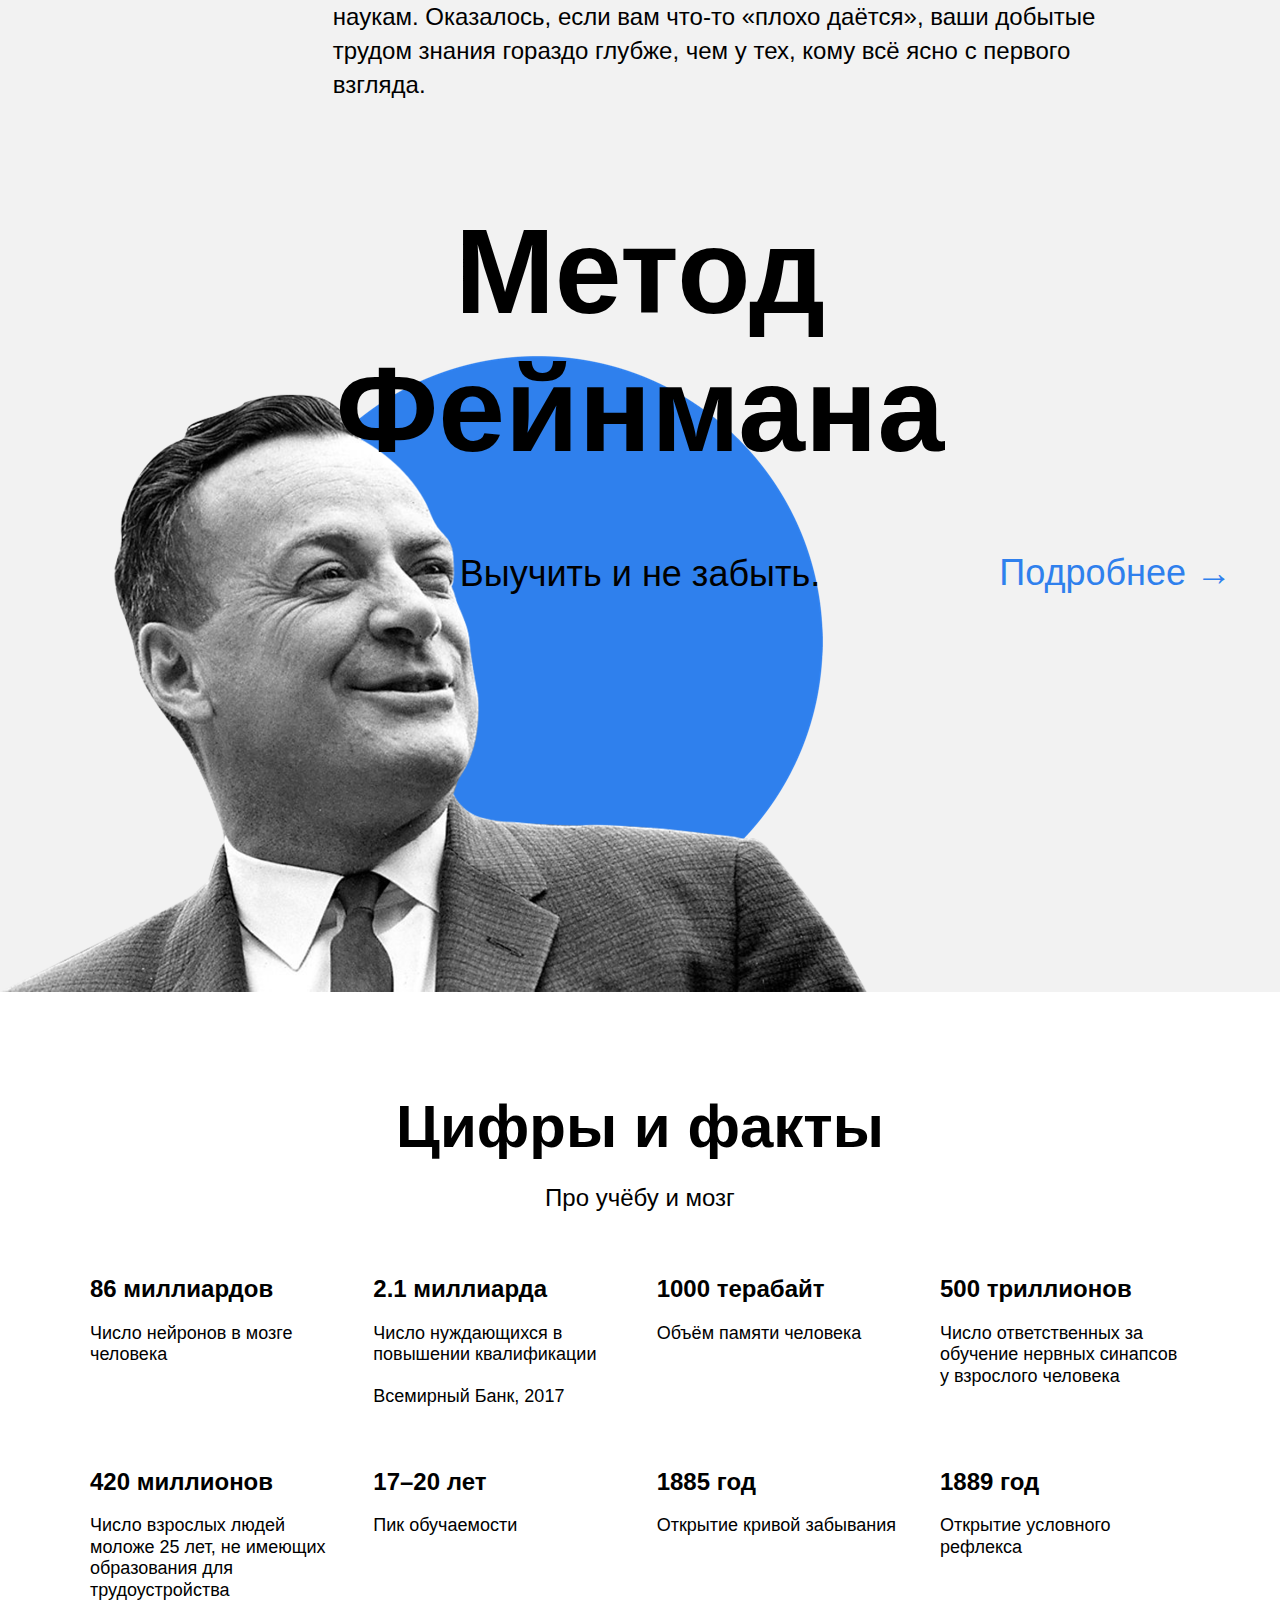
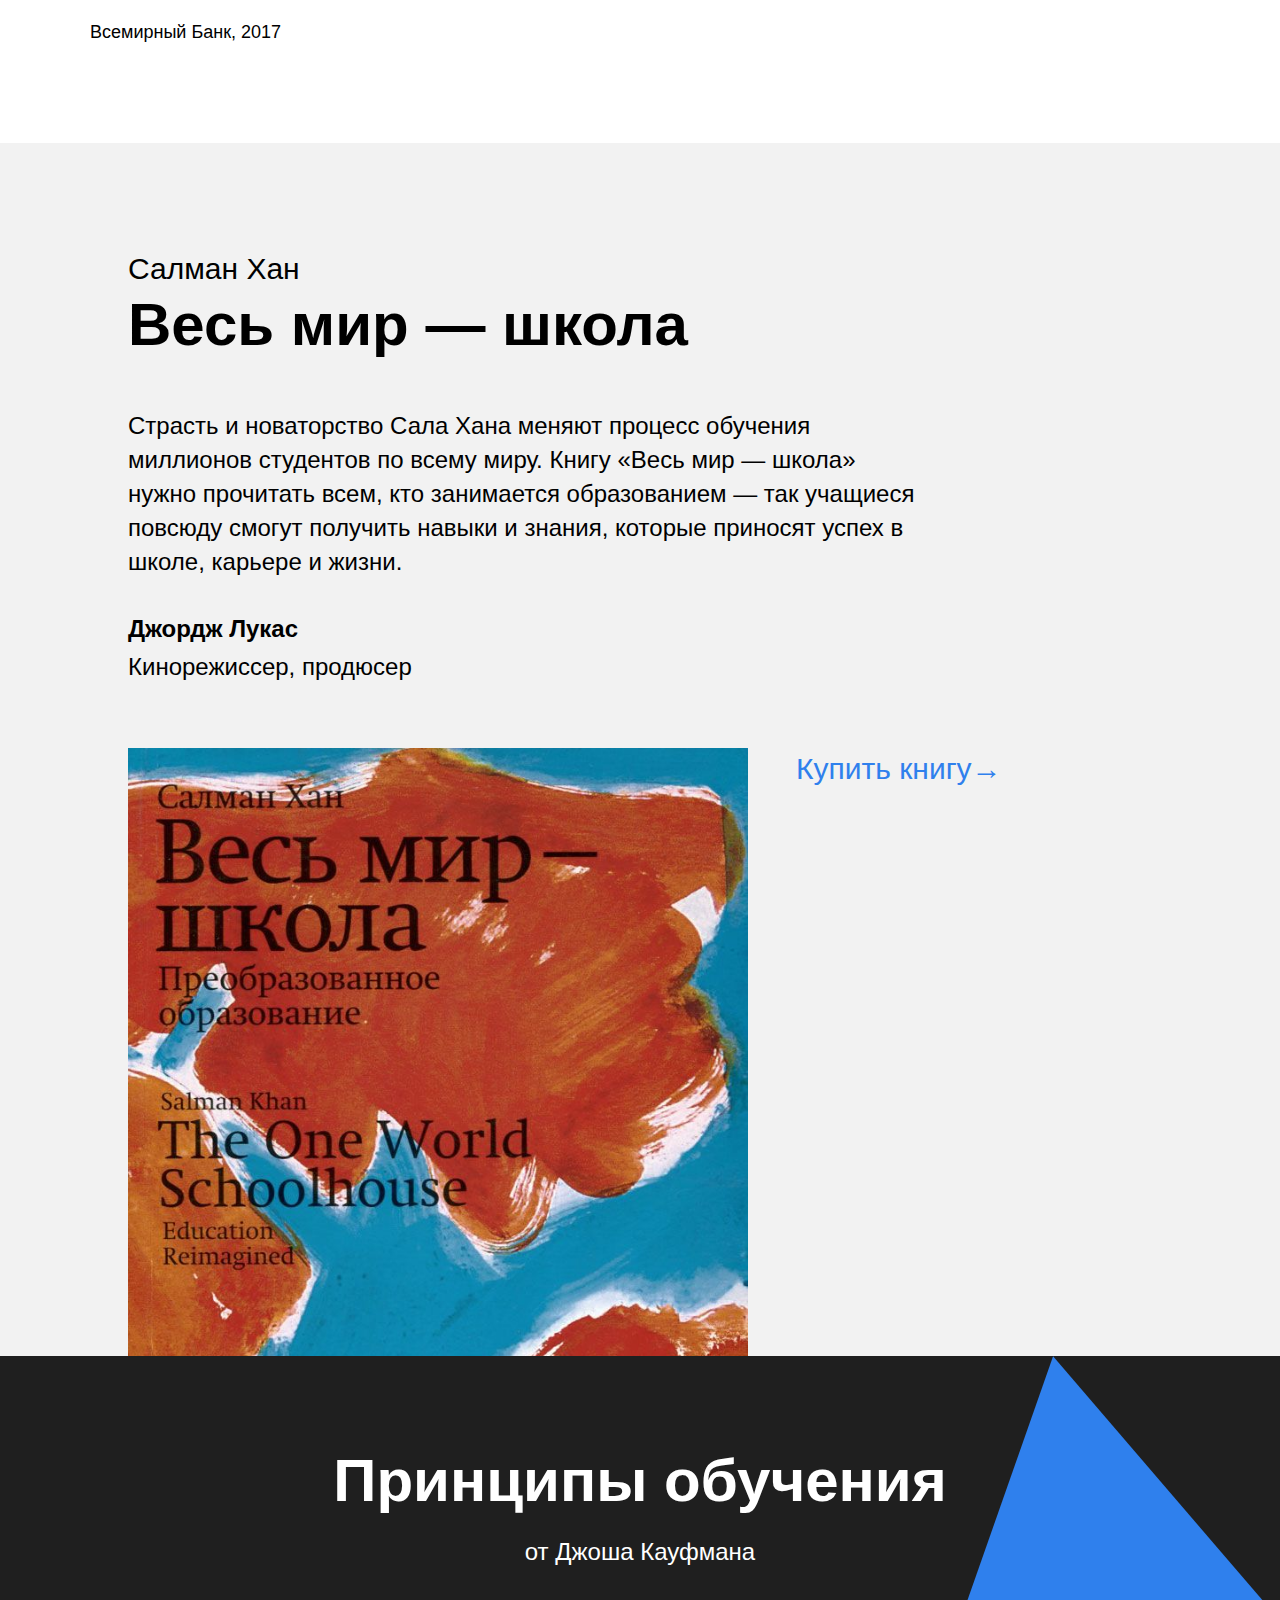
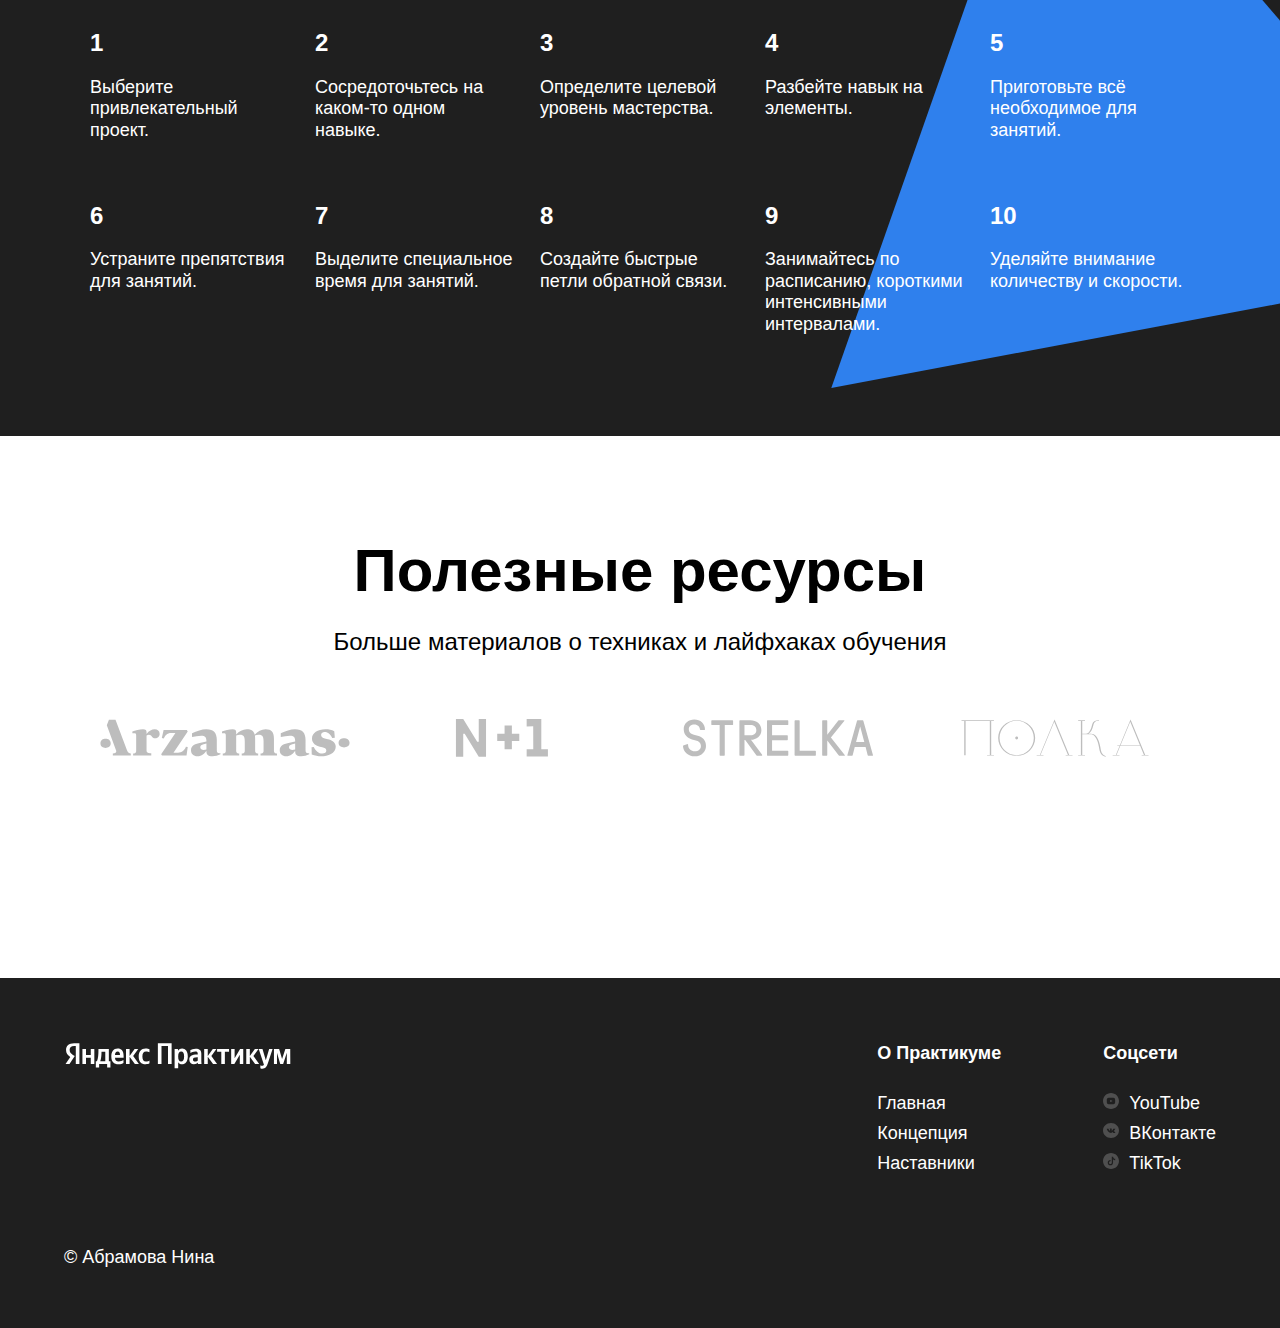
==== commit 63732ae3: "fix: file changes" ====
--- a/index.html
+++ b/index.html
@@ -196,7 +196,7 @@
         <p class="khan__quote-author-subline">Кинорежиссер, продюсер</p>
         <div class="khan__book-container">
           <img class="khan__book-pic" src="./images/khan-book.jpg" alt="Книга: Весь мир школа">
-          <a class="link khan__buy-link" href="#">Купить книгу &rarr;</a>
+          <a class="link khan__buy-link" href="#">Купить книгу&rarr;</a>
         </div>
       </div>
 
--- a/pages/index.css
+++ b/pages/index.css
@@ -1,85 +1,86 @@
-@import url(/vendor/normalize.css);
+@import url(../vendor/normalize.css);
 
-@import url(/blocks/link/link.css);
+@import url(../blocks/description/description.css);
 
-@import url(/blocks/logo/logo.css);
-@import url(/blocks/logo/_place/logo_place_footer.css);
-@import url(/blocks/logo/_place/logo_place_header.css);
+@import url(../blocks/digits/digits.css);
 
-@import url(/blocks/page/page.css);
+@import url(../blocks/link/link.css);
 
-@import url(/blocks/subtitle/section-subtitle.css);
-@import url(/blocks/title/section-title.css);
+@import url(../blocks/logo/logo.css);
+@import url(../blocks/logo/_place/logo_place_header.css);
 
-@import url(/blocks/rotation/rotation.css);
+@import url(../blocks/page/page.css);
 
-@import url(/blocks/header/header.css);
-@import url(/blocks/header/__title/header__title.css);
-@import url(/blocks/header/__subtitle/header__subtitle.css);
-@import url(/blocks/header/__main-illustration/header__main-illustration.css);
-@import url(/blocks/header/__square-pic/header__square-pic.css);
+@import url(../blocks/title/section-title.css);
 
-@import url(/blocks/description/description.css);
+@import url(../blocks/feynman/feynman.css);
+@import url(../blocks/feynman/__link/feynman__link.css);
+@import url(../blocks/feynman/__subtitle/feynman__subtitle.css);
+@import url(../blocks/feynman/__title/feynman__title.css);
 
-@import url(/blocks/two-columns/two-columns.css);
-@import url(/blocks/two-columns/__breef/two-columns__breef.css);
-@import url(/blocks/two-columns/__main-text/two-columns__main-text.css);
-@import url(/blocks/two-columns/__paragraph/two-columns__paragraph.css);
-@import url(/blocks/two-columns/__span-accent/two-columns__span-accent.css);
+@import url(../blocks/footer/footer.css);
+@import url(../blocks/footer/__author/footer__author.css);
+@import url(../blocks/footer/__column-heading/footer__column-heading.css);
+@import url(../blocks/footer/__column-link/footer__column-link.css);
+@import url(../blocks/footer/__column-links/footer__column-links.css);
+@import url(../blocks/footer/__column/_content/footer__column_content_copyright.css);
+@import url(../blocks/footer/__column/_content/footer__column_content_info.css);
+@import url(../blocks/footer/__column/_content/footer__column_content_social.css);
+@import url(../blocks/footer/__columns/footer__columns.css);
+@import url(../blocks/footer/__social-icon/footer__social-icon.css);
 
-@import url(/blocks/techniques/techniques.css);
-@import url(/blocks/techniques/cards/cards.css);
-@import url(/blocks/techniques/__item/cards__item.css);
-@import url(/blocks/techniques/__image/cards__image.css);
-@import url(/blocks/techniques/__title/cards__title.css);
-@import url(/blocks/techniques/__description/cards__description.css);
+@import url(../blocks/header/header.css);
+@import url(../blocks/header/__main-illustration/header__main-illustration.css);
+@import url(../blocks/header/__square-pic/header__square-pic.css);
+@import url(../blocks/header/__subtitle/header__subtitle.css);
+@import url(../blocks/header/__title/header__title.css);
 
-@import url(/blocks/video/video.css);
-@import url(/blocks/video/__iframes/video__iframes.css);
-@import url(/blocks/video/__iframe/video__iframe.css);
+@import url(../blocks/kaufman/kaufman.css);
+@import url(../blocks/kaufman/section-title/section-title_theme_dark.css);
+@import url(../blocks/kaufman/__triangle/kaufman__triangle.css);
+@import url(../blocks/kaufman/_theme/table_theme_dark.css);
+@import url(../blocks/kaufman/_theme/__cell/table__cell_theme_dark.css);
+@import url(../blocks/kaufman/_theme/__text/table__text_theme_dark.css);
+@import url(../blocks/kaufman/section-subtitle/section-subtitle_theme_dark.css);
 
-@import url(/blocks/oakley/oakley.css);
+@import url(../blocks/khan/khan.css);
+@import url(../blocks/khan/__author/khan__author.css);
+@import url(../blocks/khan/__book-container/khan__book-container.css);
+@import url(../blocks/khan/__book-pik/khan__book-pic.css);
+@import url(../blocks/khan/__buy-link/khan__buy-link.css);
+@import url(../blocks/khan/__container/khan__container.css);
+@import url(../blocks/khan/__quote-author-subline/khan__quote-author-subline.css);
+@import url(../blocks/khan/__quote-author/khan__quote-author.css);
+@import url(../blocks/khan/__quote/khan__quote.css);
+@import url(../blocks/khan/__title/khan__title.css);
 
-@import url(/blocks/feynman/feynman.css);
-@import url(/blocks/feynman/__title/feynman__title.css);
-@import url(/blocks/feynman/__subtitle/feynman__subtitle.css);
-@import url(/blocks/feynman/__link/feynman__link.css);
+@import url(../blocks/oakley/oakley.css);
 
-@import url(/blocks/digits/digits.css);
-@import url(/blocks/table/table.css);
-@import url(/blocks/table/__cell/table__cell.css);
-@import url(/blocks/table/__heading/table__heading.css);
-@import url(/blocks/table/__text/table__text.css);
+@import url(../blocks/resources/resources.css);
+@import url(../blocks/resources/__link/resources__link.css);
 
+@import url(../blocks/rotation/rotation.css);
+@import url(../blocks/subtitle/section-subtitle.css);
+@import url(../blocks/subtitle/section-subtitle.css);
 
-@import url(/blocks/khan/khan.css);
-@import url(/blocks/khan/__container/khan__container.css);
-@import url(/blocks/khan/__author/khan__author.css);
-@import url(/blocks/khan/__title/khan__title.css);
-@import url(/blocks/khan/__quote/khan__quote.css);
-@import url(/blocks/khan/__quote-author/khan__quote-author.css);
-@import url(/blocks/khan/__quote-author-subline/khan__quote-author-subline.css);
-@import url(/blocks/khan/__book-container/khan__book-container.css);
-@import url(/blocks/khan/__book-pik/khan__book-pic.css);
-@import url(/blocks/khan/__buy-link/khan__buy-link.css);
+@import url(../blocks/table/table.css);
+@import url(../blocks/table/__cell/table__cell.css);
+@import url(../blocks/table/__heading/table__heading.css);
+@import url(../blocks/table/__text/table__text.css);
 
-@import url(/blocks/kaufman/kaufman.css);
-@import url(/blocks/kaufman/section-title/section-title_theme_dark.css);
-@import url(/blocks/kaufman/_theme/table_theme_dark.css);
-@import url(/blocks/kaufman/_theme/__cell/table__cell_theme_dark.css);
-@import url(/blocks/kaufman/_theme/__text/table__text_theme_dark.css);
-@import url(/blocks/kaufman/__triangle/kaufman__triangle.css);
+@import url(../blocks/techniques/techniques.css);
+@import url(../blocks/techniques/__description/cards__description.css);
+@import url(../blocks/techniques/__image/cards__image.css);
+@import url(../blocks/techniques/__item/cards__item.css);
+@import url(../blocks/techniques/__title/cards__title.css);
+@import url(../blocks/techniques/cards/cards.css);
 
-@import url(/blocks/resources/resources.css);
-@import url(/blocks/resources/__link/resources__link.css);
+@import url(../blocks/two-columns/two-columns.css);
+@import url(../blocks/two-columns/__breef/two-columns__breef.css);
+@import url(../blocks/two-columns/__main-text/two-columns__main-text.css);
+@import url(../blocks/two-columns/__paragraph/two-columns__paragraph.css);
+@import url(../blocks/two-columns/__span-accent/two-columns__span-accent.css);
 
-@import url(/blocks/footer/footer.css);
-@import url(/blocks/footer/__columns/footer__columns.css);
-@import url(/blocks/footer/__column/_content/footer__column_content_copyright.css);
-@import url(/blocks/footer/__column/_content/footer__column_content_info.css);
-@import url(/blocks/footer/__column/_content/footer__column_content_social.css);
-@import url(/blocks/footer/__author/footer__author.css);
-@import url(/blocks/footer/__column-heading/footer__column-heading.css);
-@import url(/blocks/footer/__column-links/footer__column-links.css);
-@import url(/blocks/footer/__column-link/footer__column-link.css);
-@import url(/blocks/footer/__social-icon/footer__social-icon.css);+@import url(../blocks/video/video.css);
+@import url(../blocks/video/__iframes/video__iframes.css);
+@import url(../blocks/video/__iframe/video__iframe.css);